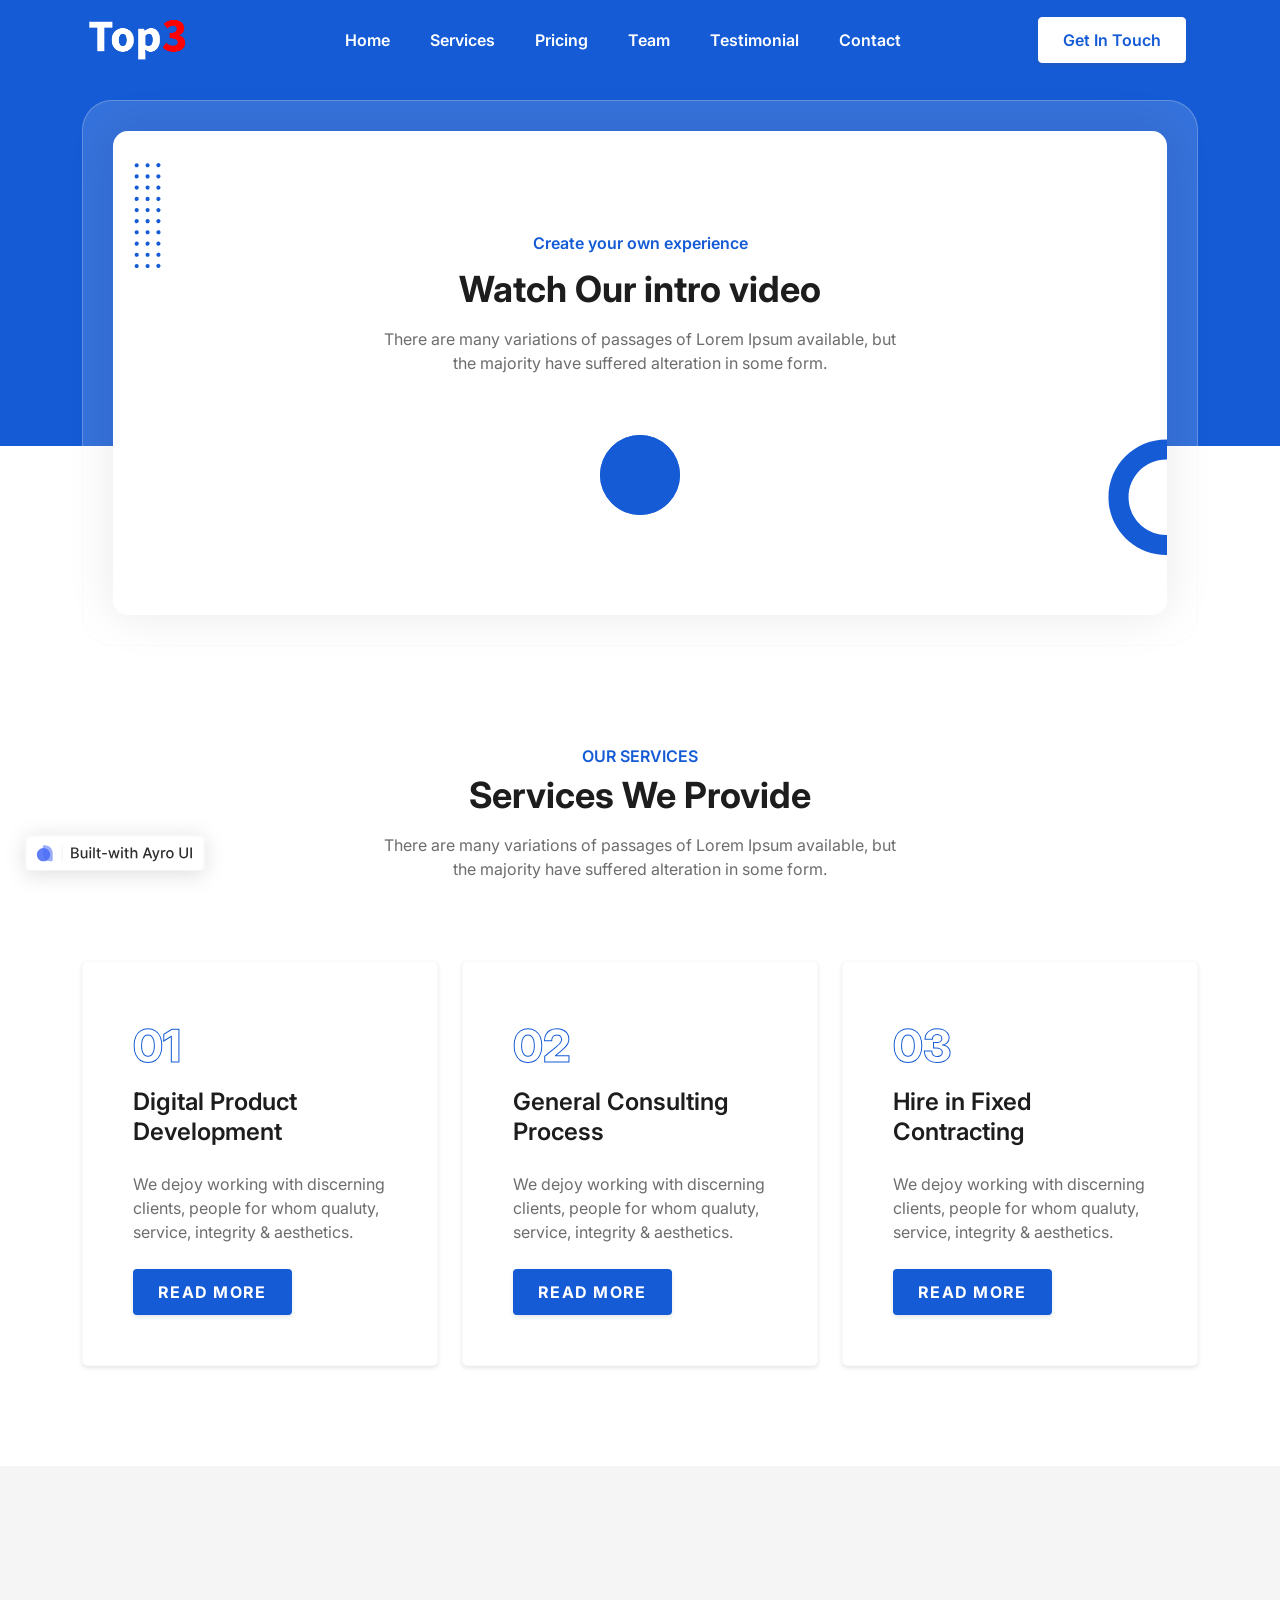
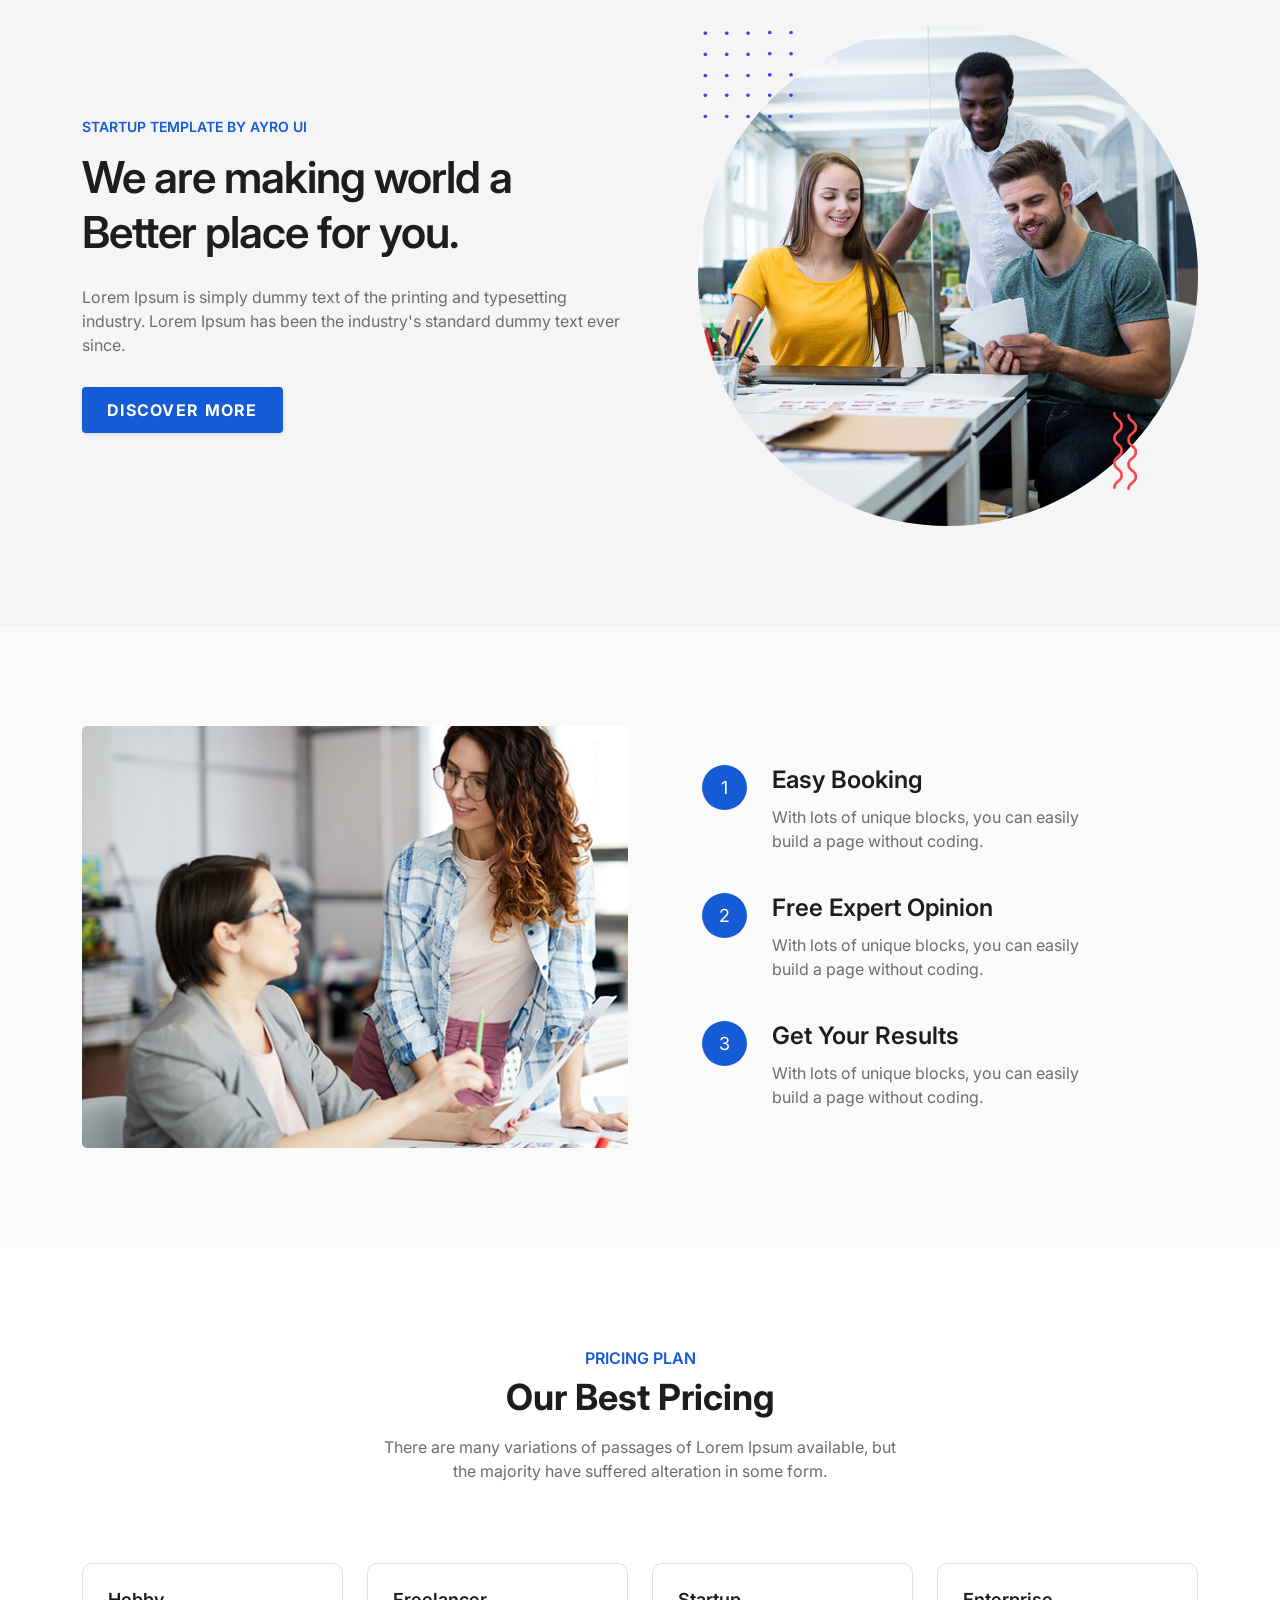
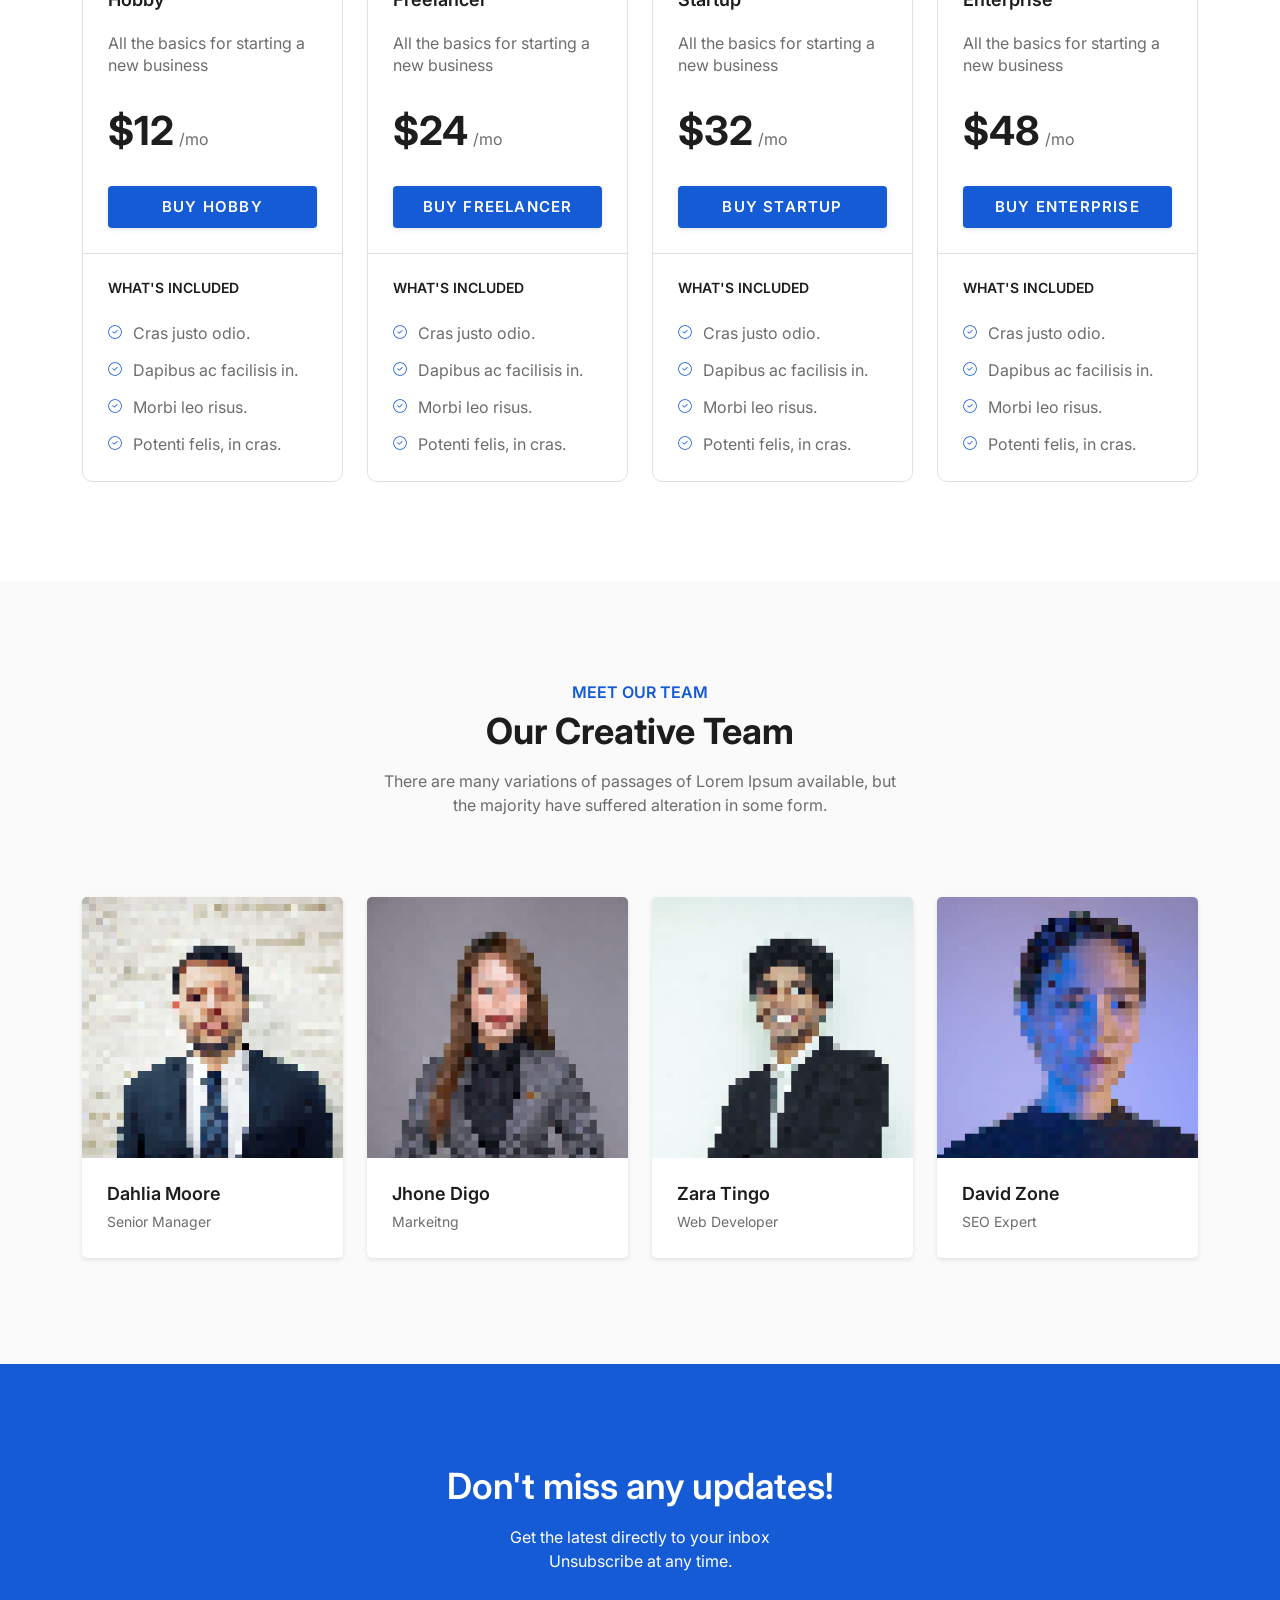
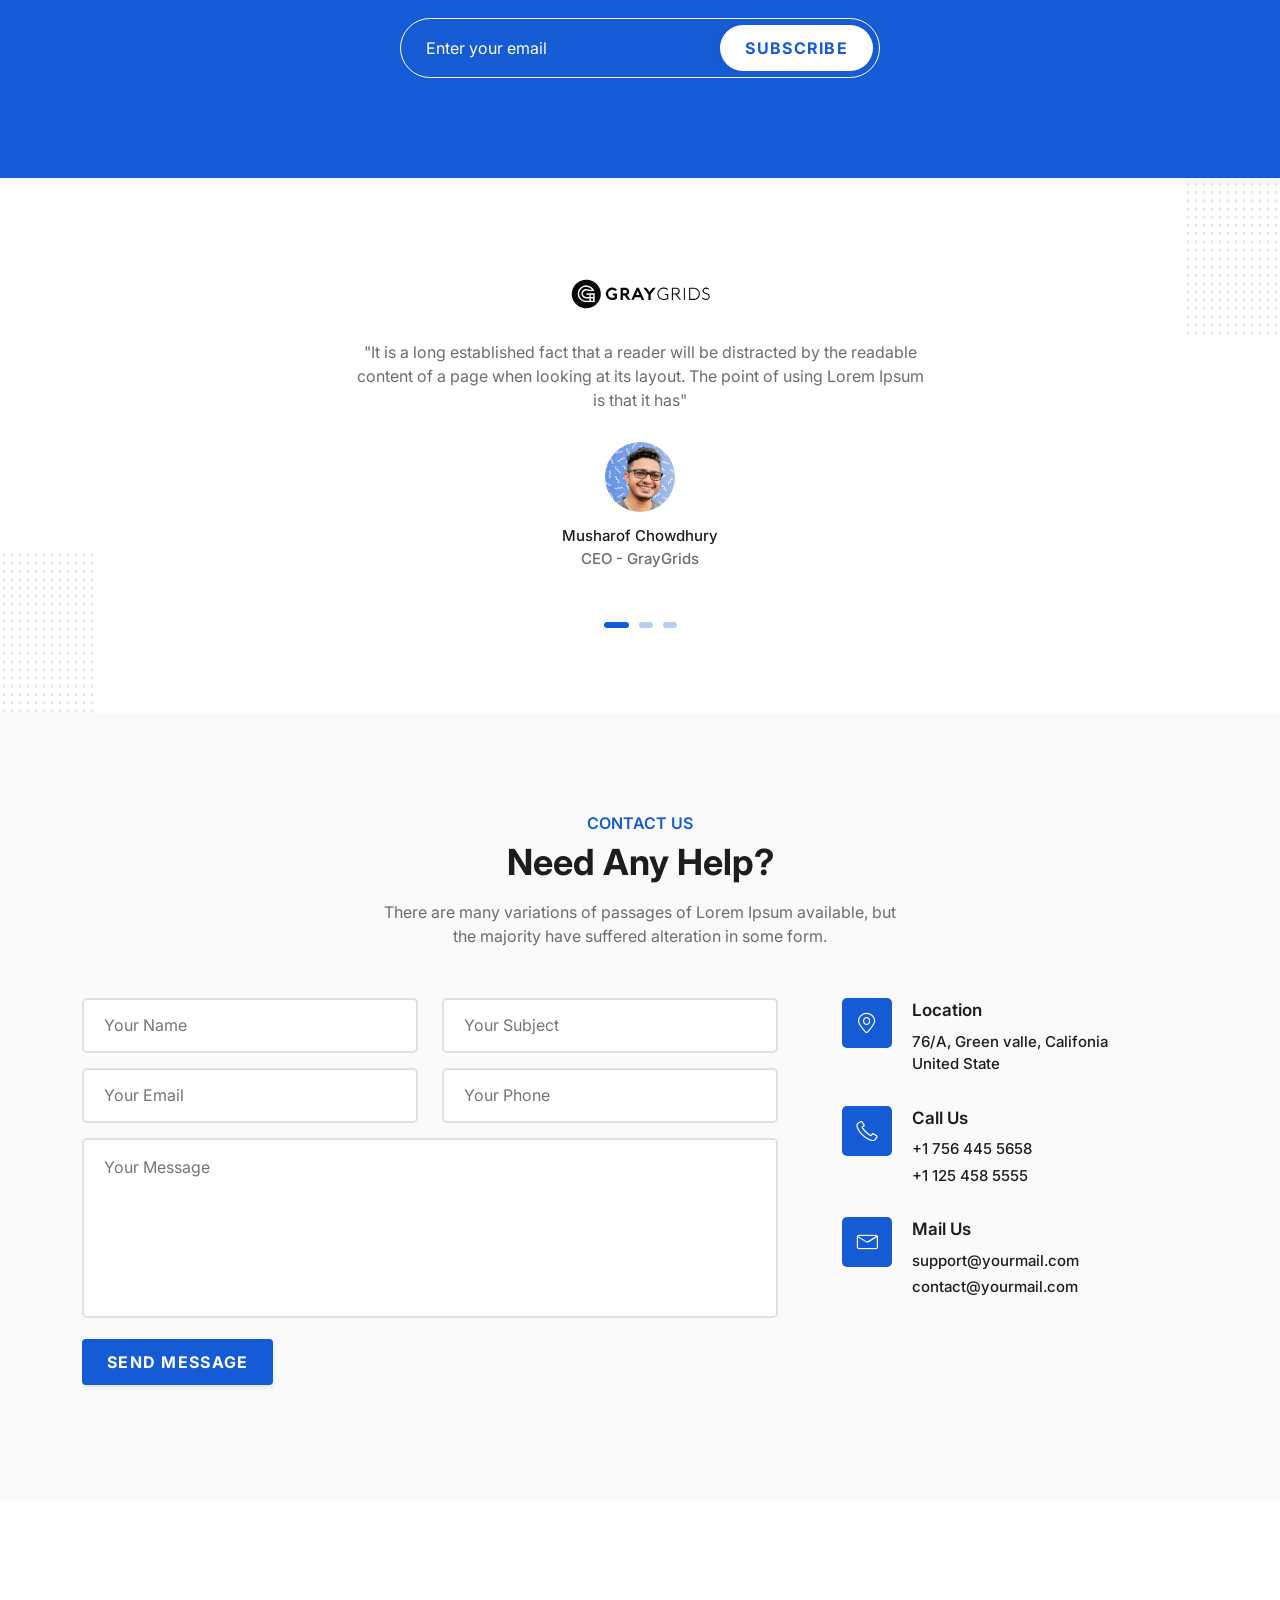
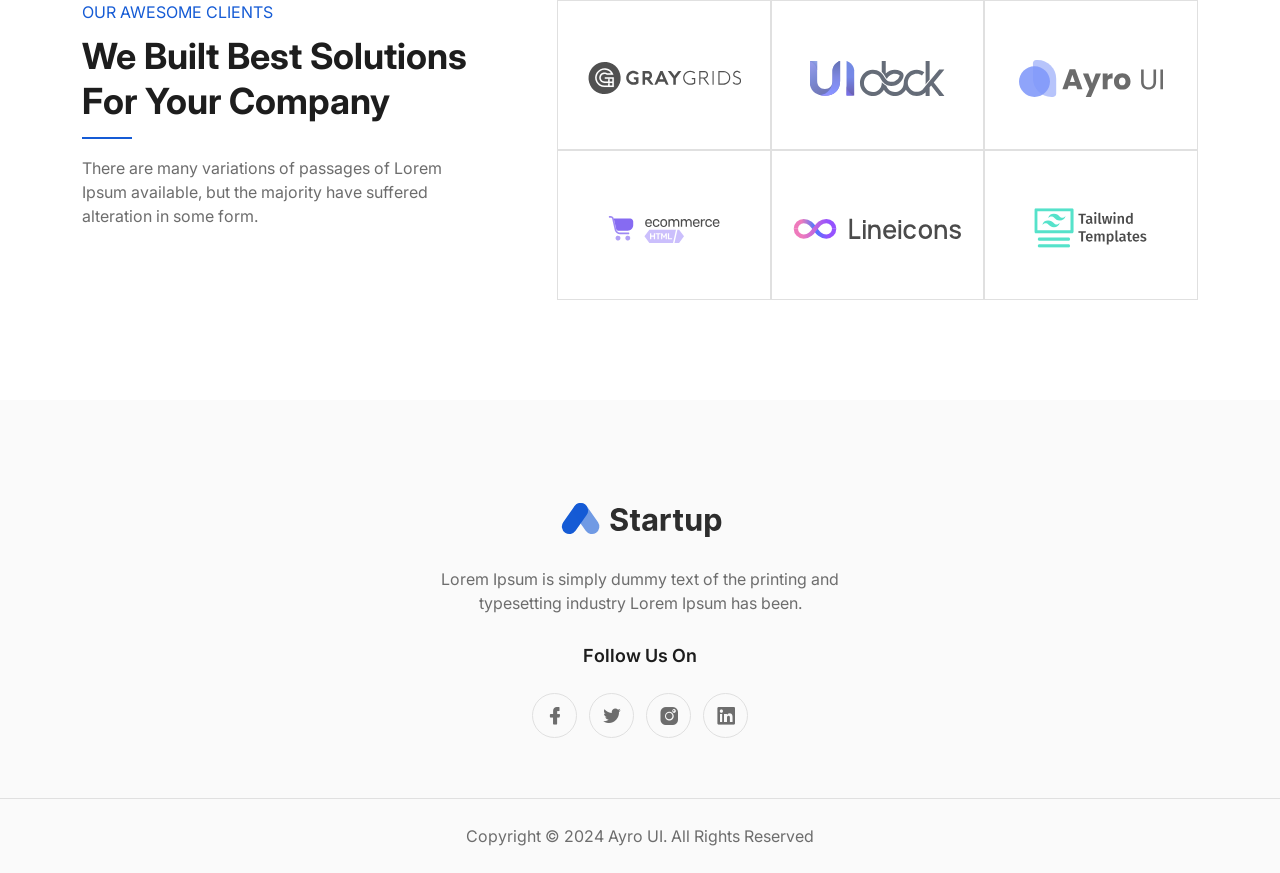
==== index.html @ 4a1c9ff0 "inital project" ====
<!DOCTYPE html>
<html lang="en">

<head>
  <!--====== Required meta tags ======-->
  <meta charset="utf-8">
  <meta http-equiv="x-ua-compatible" content="ie=edge">
  <meta name="description" content="">
  <meta name="viewport" content="width=device-width, initial-scale=1, shrink-to-fit=no">

  <link rel="shortcut icon" type="image/x-icon" href="images/favicon_1.svg">

  <!--====== Title ======-->
  <title>Top3</title>

  <!--====== Favicon Icon ======-->
  <link rel="shortcut icon" href="images/favicon.svg" type="image/svg">

  <!--====== Bootstrap css ======-->
  <link rel="stylesheet" href="css/bootstrap.min.css">

  <!--====== Line Icons css ======-->
  <link rel="stylesheet" href="css/lineicons.css">

  <!--====== Tiny Slider css ======-->
  <link rel="stylesheet" href="css/tiny-slider.css">

  <!--====== Glightbox css ======-->
  <link rel="stylesheet" href="css/glightbox.min.css">

  <link rel="stylesheet" href="css/style.css">
</head>

<body>

  <!--====== NAVBAR ONE PART START ======-->

  <section class="navbar-area navbar-one">
    <div class="container">
      <div class="row">
        <div class="col-lg-12">
          <nav class="navbar navbar-expand-lg">
            <a class="navbar-brand" href="index.html">
              <img src="images/white_logo.png" alt="Logo" style="height:50px">
            </a>

            <button class="navbar-toggler" type="button" data-bs-toggle="collapse" data-bs-target="#navbarOne"
              aria-controls="navbarOne" aria-expanded="false" aria-label="Toggle navigation">
              <span class="toggler-icon"></span>
              <span class="toggler-icon"></span>
              <span class="toggler-icon"></span>
            </button>

            <div class="collapse navbar-collapse sub-menu-bar" id="navbarOne">
              <ul class="navbar-nav m-auto">
                <li class="nav-item">
                  <a class="active page-scroll" href="#hero-area">Home</a>
                </li>
                <li class="nav-item">
                  <a class="page-scroll" href="#services">Services</a>
                </li>
                <li class="nav-item">
                  <a class="page-scroll" href="#pricing">Pricing</a>
                </li>
                <li class="nav-item">
                  <a class="page-scroll" href="#team">Team</a>
                </li>
                <li class="nav-item">
                  <a class="page-scroll" href="#testimonial">Testimonial</a>
                </li>
                <li class="nav-item">
                  <a class="page-scroll" href="#contact">Contact</a>
                </li>
              </ul>
            </div>

            <div class="navbar-btn d-none d-sm-inline-block">
              <ul>
                <li><a class="btn primary-btn" href="javascript:void(0)">Get in Touch</a></li>
              </ul>
            </div>
          </nav>
          <!-- navbar -->
        </div>
      </div>
      <!-- row -->
    </div>
    <!-- container -->
  </section>

  <!--====== NAVBAR ONE PART ENDS ======-->


  <!--====== VIDEO TWO PART START ======-->
  <section class="video-area video-two">
    <div class="container">
      <div class="row">
        <div class="col-12">
          <div class="inner-content-head">
            <div class="inner-content">
              <span class="shape2">
                <svg viewBox="0 0 22 80" fill="none" xmlns="http://www.w3.org/2000/svg">
                  <path
                    d="M18.7 4.60019C17.8 4.60019 17.2 3.90019 17.1 3.10019C17 2.30019 17.8 1.60019 18.6 1.50019C19.4 1.40019 20.1 2.20019 20.2 3.00019C20.2 3.90019 19.5 4.60019 18.7 4.60019ZM18.7 12.8002C17.8 12.8002 17.2 12.1002 17.1 11.3002C17 10.5002 17.8 9.80019 18.6 9.70019C19.4 9.60019 20.1 10.4002 20.2 11.2002C20.2 12.1002 19.5 12.8002 18.7 12.8002ZM18.7 21.1002C17.8 21.1002 17.2 20.4002 17.1 19.6002C17 18.8002 17.8 18.1002 18.6 18.0002C19.4 17.9002 20.1 18.7002 20.2 19.5002C20.2 20.4002 19.5 21.0002 18.7 21.1002ZM18.7 29.3002C17.8 29.3002 17.2 28.6002 17.1 27.8002C17 27.0002 17.8 26.3002 18.6 26.2002C19.4 26.1002 20.1 26.9002 20.2 27.7002C20.2 28.6002 19.5 29.3002 18.7 29.3002ZM18.7 37.5002C17.8 37.5002 17.2 36.8002 17.1 36.0002C17 35.2002 17.8 34.5002 18.6 34.4002C19.4 34.3002 20.1 35.1002 20.2 35.9002C20.2 36.8002 19.5 37.5002 18.7 37.5002ZM10.7 4.60019C9.79995 4.60019 9.19995 3.90019 9.19995 3.10019C9.19995 2.30019 9.89995 1.60019 10.7 1.60019C11.6 1.60019 12.2 2.30019 12.2 3.10019C12.2 3.90019 11.6 4.60019 10.7 4.60019ZM10.7 12.8002C9.79995 12.8002 9.19995 12.1002 9.19995 11.3002C9.19995 10.5002 9.89995 9.80019 10.7 9.80019C11.6 9.80019 12.2 10.5002 12.2 11.3002C12.2 12.1002 11.6 12.8002 10.7 12.8002ZM10.7 21.0002C9.79995 21.0002 9.19995 20.3002 9.19995 19.5002C9.19995 18.7002 9.79995 18.0002 10.7 18.0002C11.6 18.0002 12.2 18.7002 12.2 19.5002C12.2 20.4002 11.6 21.0002 10.7 21.0002C10.7 21.1002 10.7 21.1002 10.7 21.0002ZM10.7 29.3002C9.79995 29.3002 9.19995 28.6002 9.19995 27.8002C9.19995 27.0002 9.89995 26.3002 10.7 26.3002C11.6 26.3002 12.2 27.0002 12.2 27.8002C12.2 28.6002 11.6 29.3002 10.7 29.3002ZM10.7 37.5002C9.79995 37.5002 9.19995 36.8002 9.19995 36.0002C9.19995 35.2002 9.89995 34.5002 10.7 34.5002C11.6 34.5002 12.2 35.2002 12.2 36.0002C12.2 36.8002 11.6 37.5002 10.7 37.5002ZM2.69995 4.60019C1.79995 4.60019 1.19995 3.90019 1.19995 3.10019C1.19995 2.30019 1.89995 1.60019 2.69995 1.60019C3.59995 1.60019 4.19995 2.30019 4.19995 3.10019C4.29995 3.90019 3.59995 4.60019 2.69995 4.60019ZM2.69995 12.8002C1.79995 12.8002 1.19995 12.1002 1.19995 11.3002C1.19995 10.5002 1.89995 9.80019 2.69995 9.80019C3.59995 9.80019 4.19995 10.5002 4.19995 11.3002C4.29995 12.1002 3.59995 12.8002 2.69995 12.8002ZM2.69995 21.0002C1.79995 21.0002 1.19995 20.3002 1.19995 19.5002C1.19995 18.7002 1.89995 18.0002 2.69995 18.0002C3.59995 18.0002 4.19995 18.7002 4.19995 19.5002C4.29995 20.4002 3.59995 21.0002 2.69995 21.0002C2.69995 21.1002 2.69995 21.1002 2.69995 21.0002ZM2.69995 29.3002C1.79995 29.3002 1.19995 28.6002 1.19995 27.8002C1.19995 27.0002 1.89995 26.3002 2.69995 26.3002C3.59995 26.3002 4.19995 27.0002 4.19995 27.8002C4.29995 28.6002 3.59995 29.3002 2.69995 29.3002ZM2.69995 37.5002C1.79995 37.5002 1.19995 36.8002 1.19995 36.0002C1.19995 35.2002 1.89995 34.5002 2.69995 34.5002C3.59995 34.5002 4.19995 35.2002 4.19995 36.0002C4.29995 36.8002 3.59995 37.5002 2.69995 37.5002ZM18.7 45.6002C17.8 45.6002 17.2 44.9002 17.1 44.1002C17 43.3002 17.8 42.6002 18.6 42.5002C19.4 42.4002 20.1 43.2002 20.2 44.0002C20.2 44.9002 19.5 45.6002 18.7 45.6002ZM18.7 53.8002C17.8 53.8002 17.2 53.1002 17.1 52.3002C17 51.5002 17.8 50.8002 18.6 50.7002C19.4 50.6002 20.1 51.4002 20.2 52.2002C20.2 53.2002 19.5 53.8002 18.7 53.8002C18.7 53.9002 18.7 53.9002 18.7 53.8002ZM18.7 62.1002C17.8 62.1002 17.2 61.4002 17.1 60.6002C17 59.8002 17.8 59.1002 18.6 59.0002C19.4 58.9002 20.1 59.7002 20.2 60.5002C20.2 61.4002 19.5 62.1002 18.7 62.1002ZM18.7 70.3002C17.8 70.3002 17.2 69.6002 17.1 68.8002C17 68.0002 17.8 67.3002 18.6 67.2002C19.4 67.1002 20.1 67.9002 20.2 68.7002C20.2 69.6002 19.5 70.3002 18.7 70.3002ZM18.7 78.5002C17.8 78.5002 17.2 77.8002 17.1 77.0002C17 76.2002 17.8 75.5002 18.6 75.4002C19.4 75.3002 20.1 76.1002 20.2 76.9002C20.2 77.8002 19.5 78.5002 18.7 78.5002ZM10.7 45.6002C9.79995 45.6002 9.19995 44.9002 9.19995 44.1002C9.19995 43.3002 9.89995 42.6002 10.7 42.6002C11.6 42.6002 12.2 43.3002 12.2 44.1002C12.2 44.9002 11.6 45.6002 10.7 45.6002ZM10.7 53.8002C9.79995 53.8002 9.19995 53.1002 9.19995 52.3002C9.19995 51.5002 9.89995 50.8002 10.7 50.8002C11.6 50.8002 12.2 51.5002 12.2 52.3002C12.2 53.2002 11.6 53.8002 10.7 53.8002C10.7 53.9002 10.7 53.9002 10.7 53.8002ZM10.7 62.1002C9.79995 62.1002 9.19995 61.4002 9.19995 60.6002C9.19995 59.8002 9.79995 59.0002 10.7 59.0002C11.6 59.0002 12.2 59.7002 12.2 60.5002C12.2 61.4002 11.6 62.1002 10.7 62.1002ZM10.7 70.3002C9.79995 70.3002 9.19995 69.6002 9.19995 68.8002C9.19995 68.0002 9.89995 67.3002 10.7 67.3002C11.6 67.3002 12.2 68.0002 12.2 68.8002C12.2 69.6002 11.6 70.3002 10.7 70.3002ZM10.7 78.5002C9.79995 78.5002 9.19995 77.8002 9.19995 77.0002C9.19995 76.2002 9.89995 75.5002 10.7 75.5002C11.6 75.5002 12.2 76.2002 12.2 77.0002C12.2 77.8002 11.6 78.5002 10.7 78.5002ZM2.69995 45.6002C1.79995 45.6002 1.19995 44.9002 1.19995 44.1002C1.19995 43.3002 1.89995 42.6002 2.69995 42.6002C3.59995 42.6002 4.19995 43.3002 4.19995 44.1002C4.29995 44.9002 3.59995 45.6002 2.69995 45.6002ZM2.69995 53.8002C1.79995 53.8002 1.19995 53.1002 1.19995 52.3002C1.19995 51.5002 1.89995 50.8002 2.69995 50.8002C3.59995 50.8002 4.19995 51.5002 4.19995 52.3002C4.29995 53.2002 3.59995 53.8002 2.69995 53.8002C2.69995 53.9002 2.69995 53.9002 2.69995 53.8002ZM2.69995 62.1002C1.79995 62.1002 1.19995 61.4002 1.19995 60.6002C1.19995 59.8002 1.89995 59.0002 2.69995 59.0002C3.59995 59.0002 4.19995 59.7002 4.19995 60.5002C4.29995 61.4002 3.59995 62.1002 2.69995 62.1002ZM2.69995 70.3002C1.79995 70.3002 1.19995 69.6002 1.19995 68.8002C1.19995 68.0002 1.89995 67.3002 2.69995 67.3002C3.59995 67.3002 4.19995 68.0002 4.19995 68.8002C4.29995 69.6002 3.59995 70.3002 2.69995 70.3002ZM2.69995 78.5002C1.79995 78.5002 1.19995 77.8002 1.19995 77.0002C1.19995 76.2002 1.89995 75.5002 2.69995 75.5002C3.59995 75.5002 4.19995 76.2002 4.19995 77.0002C4.29995 77.8002 3.59995 78.5002 2.69995 78.5002Z"
                    fill="#155BD5"></path>
                </svg>
              </span>
              <span class="shape1">
                <svg viewBox="0 0 49 50" fill="none" xmlns="http://www.w3.org/2000/svg">
                  <path
                    d="M24.2001 1C11.1001 1 0.600098 11.6 0.600098 24.6C0.600098 37.6 11.2001 48.2 24.2001 48.2C37.2001 48.2 47.8001 37.6 47.8001 24.6C47.8001 11.6 37.2001 1 24.2001 1ZM24.2001 40C15.7001 40 8.8001 33.1 8.8001 24.6C8.8001 16.1 15.7001 9.2 24.2001 9.2C32.7001 9.2 39.6001 16.1 39.6001 24.6C39.6001 33.1 32.7001 40 24.2001 40Z"
                    fill="#155BD5"></path>
                </svg>
              </span>
              <div class="section-title">
                <span class="wow zoomIn" data-wow-delay=".2s">Create your own experience</span>
                <h2 class="wow fadeInUp" data-wow-delay=".4s">Watch Our intro video</h2>
                <p class="wow fadeInUp" data-wow-delay=".6s">There are many variations of passages of
                  Lorem
                  Ipsum available, but the majority have suffered alteration in some form.</p>
              </div>
              <div class="intro-video-play">
                <div class="play-thumb wow zoomIn" data-wow-delay=".2s">
                  <a href=""
                    class="glightbox video"><i clas s="lni lni-play"></i></a>
                </div>
              </div>
            </div>
          </div>
        </div>
      </div>
    </div>
  </section>

  <!--====== VIDEO TWO PART ENDS ======-->


  <!-- Start Services Area -->
  <section id="services" class="services-area services-seven">
    <!--======  Start Section Title Three ======-->
    <div class="section-title-three">
      <div class="container">
        <div class="row">
          <div class="col-12">
            <div class="content">
              <h5>Our Services</h5>
              <h2 class="fw-bold">Services We Provide</h2>
              <p>
                There are many variations of passages of Lorem Ipsum available,
                but the majority have suffered alteration in some form.
              </p>
            </div>
          </div>
        </div>
      </div>
      <!-- container -->
    </div>
    <!--====== End Section Title Three ======-->
    <div class="container">
      <div class="single-head">
        <div class="row">
          <div class="col-lg-4 col-md-6 col-12">
            <div class="single-service">
              <span class="serial">01</span>
              <h4>Digital Product Development</h4>
              <p>
                We dejoy working with discerning clients, people for whom
                qualuty, service, integrity & aesthetics.
              </p>
              <div class="light-rounded-buttons">
                <a href="javascript:void(0)" class="btn primary-btn"> Read More </a>
              </div>
            </div>
          </div>
          <div class="col-lg-4 col-md-6 col-12">
            <div class="single-service">
              <span class="serial">02</span>
              <h4>General Consulting Process</h4>
              <p>
                We dejoy working with discerning clients, people for whom
                qualuty, service, integrity & aesthetics.
              </p>
              <div class="light-rounded-buttons">
                <a href="javascript:void(0)" class="btn primary-btn"> Read More </a>
              </div>
            </div>
          </div>
          <div class="col-lg-4 col-md-6 col-12">
            <div class="single-service">
              <span class="serial">03</span>
              <h4>Hire in Fixed Contracting</h4>
              <p>
                We dejoy working with discerning clients, people for whom
                qualuty, service, integrity & aesthetics.
              </p>
              <div class="light-rounded-buttons">
                <a href="javascript:void(0)" class="btn primary-btn"> Read More </a>
              </div>
            </div>
          </div>
        </div>
      </div>
    </div>
  </section>
  <!-- End Services Area -->

  <!-- Start header Area -->
  <section id="hero-area" class="header-area header-ten">
    <div class="verticle-lines">
      <div class="vlines one"></div>
      <div class="vlines two"></div>
      <div class="vlines three"></div>
      <div class="vlines four"></div>
    </div>
    <!-- Single Slider -->
    <div class="header-inner">
      <div class="container">
        <div class="row align-items-center">
          <div class="col-lg-6 co-12">
            <div class="home-slider">
              <div class="header-text">
                <h6>STARTUP TEMPLATE BY AYRO UI</h6>
                <h1>
                  We are making world a<br>
                  Better place for you.
                </h1>
                <p>
                  Lorem Ipsum is simply dummy text of the printing and
                  typesetting industry. Lorem Ipsum has been the industry's
                  standard dummy text ever since.
                </p>
                <div class="light-rounded-buttons">
                  <a href="javascript:void(0)" class="btn primary-btn"> Discover More </a>
                </div>
              </div>
            </div>
          </div>
          <div class="col-lg-6 col-12">
            <div class="header-image">
              <img class="shape3" src="images/shape3.png" alt="#">
            </div>
          </div>
        </div>
      </div>
    </div>
    <!--/ End Single Slider -->
  </section>
  <!--/ End header Area -->



  <!--====== ABOUT THREE PART START ======-->

  <section class="about-area about-three">
    <div class="container">
      <div class="row">
        <div class="col-lg-6">
          <div class="about-feature-three">
            <div class="about-feature-image">
              <img src="images/about-image.jpg" alt="About Image">
            </div>
          </div>
          <!-- about feature three -->
        </div>
        <div class="col-lg-6">
          <!-- about feature items three -->
          <div class="about-feature-items-three">
            <ul>
              <li>
                <span class="number">1</span>
                <div class="content">
                  <h4 class="list-title">Easy Booking</h4>
                  <p>With lots of unique blocks, you can easily build a page without coding.</p>
                </div>
              </li>
              <li>
                <span class="number">2</span>
                <div class="content">
                  <h4 class="list-title">Free Expert Opinion</h4>
                  <p>With lots of unique blocks, you can easily build a page without coding.</p>
                </div>
              </li>
              <li>
                <span class="number">3</span>
                <div class="content">
                  <h4 class="list-title">Get Your Results</h4>
                  <p>With lots of unique blocks, you can easily build a page without coding.</p>
                </div>
              </li>
            </ul>
          </div>
          <!-- End about feature items -->
        </div>
      </div>
      <!-- row -->
    </div>
    <!-- container -->
  </section>

  <!--====== ABOUT THREE PART ENDS ======-->


  <!-- Start Pricing Area -->
  <section id="pricing" class="pricing-area pricing-fifteen">
    <!--======  Start Section Title Three ======-->
    <div class="section-title-three">
      <div class="container">
        <div class="row">
          <div class="col-12">
            <div class="content">
              <h5>Pricing Plan</h5>
              <h2 class="fw-bold">Our Best Pricing</h2>
              <p>
                There are many variations of passages of Lorem Ipsum available,
                but the majority have suffered alteration in some form.
              </p>
            </div>
          </div>
        </div>
      </div>
      <!-- container -->
    </div>
    <!--====== End Section Title Three ======-->
    <div class="container">
      <div class="row">
        <div class="col-lg-3 col-md-6 col-12">
          <div class="pricing-style-fifteen">
            <div class="table-head">
              <h4 class="title">Hobby</h4>
              <p>All the basics for starting a new business</p>
              <div class="price">
                <h2 class="amount">
                  $12<span class="duration">/mo </span>
                </h2>
              </div>
              <div class="light-rounded-buttons">
                <a href="javascript:void(0)" class="btn primary-btn btn-sm">
                  Buy Hobby
                </a>
              </div>
            </div>

            <div class="table-content">
              <h4 class="middle-title">What's Included</h4>

              <ul class="table-list">
                <li>
                  <i class="lni lni-checkmark-circle"></i> Cras justo odio.
                </li>
                <li>
                  <i class="lni lni-checkmark-circle"></i> Dapibus ac
                  facilisis in.
                </li>
                <li>
                  <i class="lni lni-checkmark-circle"></i> Morbi leo risus.
                </li>
                <li>
                  <i class="lni lni-checkmark-circle"></i> Potenti felis, in
                  cras.
                </li>
              </ul>
            </div>
          </div>
        </div>
        <div class="col-lg-3 col-md-6 col-12">
          <div class="pricing-style-fifteen">
            <div class="table-head">
              <h4 class="title">Freelancer</h4>
              <p>All the basics for starting a new business</p>
              <div class="price">
                <h2 class="amount">
                  $24<span class="duration">/mo </span>
                </h2>
              </div>
              <div class="light-rounded-buttons">
                <a href="javascript:void(0)" class="btn primary-btn btn-sm">
                  Buy Freelancer
                </a>
              </div>
            </div>

            <div class="table-content">
              <h4 class="middle-title">What's Included</h4>

              <ul class="table-list">
                <li>
                  <i class="lni lni-checkmark-circle"></i> Cras justo odio.
                </li>
                <li>
                  <i class="lni lni-checkmark-circle"></i> Dapibus ac
                  facilisis in.
                </li>
                <li>
                  <i class="lni lni-checkmark-circle"></i> Morbi leo risus.
                </li>
                <li>
                  <i class="lni lni-checkmark-circle"></i> Potenti felis, in
                  cras.
                </li>
              </ul>
            </div>
          </div>
        </div>
        <div class="col-lg-3 col-md-6 col-12">
          <div class="pricing-style-fifteen">
            <div class="table-head">
              <h4 class="title">Startup</h4>
              <p>All the basics for starting a new business</p>
              <div class="price">
                <h2 class="amount">
                  $32<span class="duration">/mo </span>
                </h2>
              </div>
              <div class="light-rounded-buttons">
                <a href="javascript:void(0)" class="btn primary-btn btn-sm">
                  Buy Startup
                </a>
              </div>
            </div>

            <div class="table-content">
              <h4 class="middle-title">What's Included</h4>

              <ul class="table-list">
                <li>
                  <i class="lni lni-checkmark-circle"></i> Cras justo odio.
                </li>
                <li>
                  <i class="lni lni-checkmark-circle"></i> Dapibus ac
                  facilisis in.
                </li>
                <li>
                  <i class="lni lni-checkmark-circle"></i> Morbi leo risus.
                </li>
                <li>
                  <i class="lni lni-checkmark-circle"></i> Potenti felis, in
                  cras.
                </li>
              </ul>
            </div>
          </div>
        </div>
        <div class="col-lg-3 col-md-6 col-12">
          <div class="pricing-style-fifteen">
            <div class="table-head">
              <h4 class="title">Enterprise</h4>
              <p>All the basics for starting a new business</p>
              <div class="price">
                <h2 class="amount">$48<span class="duration">/mo</span></h2>
              </div>
              <div class="light-rounded-buttons">
                <a href="javascript:void(0)" class="btn primary-btn btn-sm">
                  Buy Enterprise
                </a>
              </div>
            </div>

            <div class="table-content">
              <h4 class="middle-title">What's Included</h4>

              <ul class="table-list">
                <li>
                  <i class="lni lni-checkmark-circle"></i> Cras justo odio.
                </li>
                <li>
                  <i class="lni lni-checkmark-circle"></i> Dapibus ac
                  facilisis in.
                </li>
                <li>
                  <i class="lni lni-checkmark-circle"></i> Morbi leo risus.
                </li>
                <li>
                  <i class="lni lni-checkmark-circle"></i> Potenti felis, in
                  cras.
                </li>
              </ul>
            </div>
          </div>
        </div>
      </div>
    </div>
  </section>
  <!--/ End Pricing Area -->

  <!-- Start Team -->
  <section id="team" class="team-style-eight">
    <!--======  Start Section Title Three ======-->
    <div class="section-title-three">
      <div class="container">
        <div class="row">
          <div class="col-12">
            <div class="content">
              <h5>Meet Our Team</h5>
              <h2 class="fw-bold">Our Creative Team</h2>
              <p>
                There are many variations of passages of Lorem Ipsum available,
                but the majority have suffered alteration in some form.
              </p>
            </div>
          </div>
        </div>
      </div>
      <!-- container -->
    </div>
    <!--====== End Section Title Three ======-->
    <div class="container">
      <div class="row">
        <!-- Single Team -->
        <div class="col-lg-3 col-md-6 col-12">
          <div class="single-team">
            <!-- Image -->
            <div class="image">
              <img src="images/team-1.jpg" alt="Image">
              <!-- Social -->
              <ul class="social">
                <li>
                  <a href="javascript:void(0)"> <i class="lni lni-facebook-filled"></i> </a>
                </li>
                <li>
                  <a href="javascript:void(0)"> <i class="lni lni-twitter-original"></i> </a>
                </li>
                <li>
                  <a href="javascript:void(0)"> <i class="lni lni-linkedin-original"></i> </a>
                </li>
                <li>
                  <a href="javascript:void(0)"> <i class="lni lni-behance-original"></i> </a>
                </li>
              </ul>
              <!-- End Social -->
            </div>
            <!-- End Image -->
            <div class="info-head">
              <!-- Info Box -->
              <div class="info-box">
                <h4 class="name">Dahlia Moore</h4>
                <span class="designation">Senior Manager</span>
              </div>
              <!-- End Info Box -->
            </div>
          </div>
        </div>
        <!-- End Single Team -->
        <div class="col-lg-3 col-md-6 col-12">
          <div class="single-team">
            <!-- Image -->
            <div class="image">
              <img src="images/team-2.jpg" alt="Image">
              <!-- Social -->
              <ul class="social">
                <li>
                  <a href="javascript:void(0)"> <i class="lni lni-facebook-filled"></i> </a>
                </li>
                <li>
                  <a href="javascript:void(0)"> <i class="lni lni-twitter-original"></i> </a>
                </li>
                <li>
                  <a href="javascript:void(0)"> <i class="lni lni-linkedin-original"></i> </a>
                </li>
                <li>
                  <a href="javascript:void(0)"> <i class="lni lni-behance-original"></i> </a>
                </li>
              </ul>
              <!-- End Social -->
            </div>
            <!-- End Image -->
            <div class="info-head">
              <!-- Info Box -->
              <div class="info-box">
                <h4 class="name">Jhone digo</h4>
                <span class="designation">Markeitng</span>
              </div>
              <!-- End Info Box -->
            </div>
          </div>
        </div>
        <!-- End Single Team -->
        <div class="col-lg-3 col-md-6 col-12">
          <div class="single-team">
            <!-- Image -->
            <div class="image">
              <img src="images/team-3.jpg" alt="Image">
              <!-- Social -->
              <ul class="social">
                <li>
                  <a href="javascript:void(0)"> <i class="lni lni-facebook-filled"></i> </a>
                </li>
                <li>
                  <a href="javascript:void(0)"> <i class="lni lni-twitter-original"></i> </a>
                </li>
                <li>
                  <a href="javascript:void(0)"> <i class="lni lni-linkedin-original"></i> </a>
                </li>
                <li>
                  <a href="javascript:void(0)"> <i class="lni lni-behance-original"></i> </a>
                </li>
              </ul>
              <!-- End Social -->
            </div>
            <!-- End Image -->
            <div class="info-head">
              <!-- Info Box -->
              <div class="info-box">
                <h4 class="name">Zara tingo</h4>
                <span class="designation">Web Developer</span>
              </div>
              <!-- End Info Box -->
            </div>
          </div>
        </div>
        <!-- End Single Team -->
        <div class="col-lg-3 col-md-6 col-12">
          <div class="single-team">
            <!-- Image -->
            <div class="image">
              <img src="images/team-4.jpg" alt="Image">
              <!-- Social -->
              <ul class="social">
                <li>
                  <a href="javascript:void(0)"> <i class="lni lni-facebook-filled"></i> </a>
                </li>
                <li>
                  <a href="javascript:void(0)"> <i class="lni lni-twitter-original"></i> </a>
                </li>
                <li>
                  <a href="javascript:void(0)"> <i class="lni lni-linkedin-original"></i> </a>
                </li>
                <li>
                  <a href="javascript:void(0)"> <i class="lni lni-behance-original"></i> </a>
                </li>
              </ul>
              <!-- End Social -->
            </div>
            <!-- End Image -->
            <div class="info-head">
              <!-- Info Box -->
              <div class="info-box">
                <h4 class="name">David Zone</h4>
                <span class="designation">SEO Expert</span>
              </div>
              <!-- End Info Box -->
            </div>
          </div>
        </div>
        <!-- End Single Team -->
      </div>
    </div>
  </section>
  <!--/ End Team Area -->

  <!--====== CALL TO ACTION FOUR PART START ======-->

  <section class="call-action-area call-action-four">
    <div class="container">
      <div class="row justify-content-center">
        <div class="col-lg-8">
          <div class="call-action-content text-center">
            <h2 class="action-title">Don't miss any updates!</h2>
            <p class="text">
              Get the latest directly to your inbox <br>
              Unsubscribe at any time.
            </p>
            <div class="call-action-form">
              <form action="#">
                <input type="text" placeholder="Enter your email">
                <div class="action-btn rounded-buttons">
                  <button class="btn primary-btn rounded-full">
                    subscribe
                  </button>
                </div>
              </form>
            </div>
            <!-- call action form -->
          </div>
          <!-- call action content -->
        </div>
      </div>
      <!-- row -->
    </div>
    <!-- container -->
  </section>

  <!--====== CALL TO ACTION FOUR PART ENDS ======-->

  <!-- Start Testimonials Area -->
  <section id="testimonial" class="testimonial-6">
    <img class="testimonial-patern1" src="images/testi-patern.svg" alt="#">
    <img class="testimonial-patern2" src="images/testi-patern.svg" alt="#">
    <div class="container">
      <div class="row">
        <div class="col-lg-8 offset-lg-2 col-md-12 col-12">
          <div class="testimonial-slider">
            <!-- Start Single Testimonial -->
            <div class="single-testimonial">
              <div class="text">
                <div class="brand-icon">
                  <img src="images/brand1.svg" alt="Logo">
                </div>
                <p>
                  "It is a long established fact that a reader will be
                  distracted by the readable content of a page when looking at
                  its layout. The point of using Lorem Ipsum is that it has"
                </p>
              </div>
              <div class="author">
                <img src="images/testi1.jpg" alt="#">
                <h4 class="name">
                  Musharof Chowdhury
                  <span class="deg">CEO - GrayGrids</span>
                </h4>
              </div>
            </div>
            <!-- End Single Testimonial -->
            <!-- Start Single Testimonial -->
            <div class="single-testimonial">
              <div class="text">
                <div class="brand-icon">
                  <img src="images/brand2.svg" alt="Logo">
                </div>
                <p>
                  "It is a long established fact that a reader will be
                  distracted by the readable content of a page when looking at
                  its layout. The point of using Lorem Ipsum is that it has"
                </p>
              </div>
              <div class="author">
                <img src="images/testi2.jpg" alt="#">
                <h4 class="name">
                  Musharof Chowdhury
                  <span class="deg">CEO - Ayro UI</span>
                </h4>
              </div>
            </div>
            <!-- End Single Testimonial -->
            <!-- Start Single Testimonial -->
            <div class="single-testimonial">
              <div class="text">
                <div class="brand-icon">
                  <img src="images/brand3.svg" alt="Logo">
                </div>
                <p>
                  "It is a long established fact that a reader will be
                  distracted by the readable content of a page when looking at
                  its layout. The point of using Lorem Ipsum is that it has"
                </p>
              </div>
              <div class="author">
                <img src="images/testi1.jpg" alt="#">
                <h4 class="name">
                  Musharof Chowdhury
                  <span class="deg">CEO - LineIcons</span>
                </h4>
              </div>
            </div>
            <!-- End Single Testimonial -->
          </div>
        </div>
      </div>
    </div>
  </section>
  <!-- End Testimonial Area -->

  <!-- Start Contact Area -->
  <section id="contact" class="contact-us">
    <!--======  Start Section Title Three ======-->
    <div class="section-title-three">
      <div class="container">
        <div class="row">
          <div class="col-12">
            <div class="content">
              <h5>Contact Us</h5>
              <h2 class="fw-bold">Need Any Help?</h2>
              <p>
                There are many variations of passages of Lorem Ipsum available,
                but the majority have suffered alteration in some form.
              </p>
            </div>
          </div>
        </div>
      </div>
      <!-- container -->
    </div>
    <!--====== End Section Title Three ======-->
    <div class="container">
      <div class="contact-head">
        <div class="inner-content">
          <div class="row">
            <div class="col-lg-8 col-12">
              <div class="form-main">
                <form class="form" method="post" action="#">
                  <div class="row">
                    <div class="col-lg-6 col-md-6 col-12">
                      <div class="form-group">
                        <input name="name" type="text" placeholder="Your Name" required="required">
                      </div>
                    </div>
                    <div class="col-lg-6 col-md-6 col-12">
                      <div class="form-group">
                        <input name="subject" type="text" placeholder="Your Subject" required="required">
                      </div>
                    </div>
                    <div class="col-lg-6 col-md-6 col-12">
                      <div class="form-group">
                        <input name="email" type="email" placeholder="Your Email" required="required">
                      </div>
                    </div>
                    <div class="col-lg-6 col-md-6 col-12">
                      <div class="form-group">
                        <input name="phone" type="text" placeholder="Your Phone" required="required">
                      </div>
                    </div>
                    <div class="col-12">
                      <div class="form-group message">
                        <textarea name="message" placeholder="Your Message"></textarea>
                      </div>
                    </div>
                    <div class="col-12">
                      <div class="form-group light-rounded-buttons">
                        <button type="submit" class="btn primary-btn">
                          Send Message
                        </button>
                      </div>
                    </div>
                  </div>
                </form>
              </div>
            </div>
            <div class="col-lg-4 col-12">
              <div class="contact-info">
                <div class="single-head">
                  <div class="single-info">
                    <i class="lni lni-map-marker"></i>
                    <ul>
                      <li><span>Location</span></li>
                      <li>76/A, Green valle, Califonia <br>United State</li>
                    </ul>
                  </div>
                  <div class="single-info">
                    <i class="lni lni-phone"></i>
                    <ul>
                      <li><span>Call Us</span></li>
                      <li><a href="javascript:void(0)">+1 756 445 5658</a></li>
                      <li><a href="javascript:void(0)">+1 125 458 5555</a></li>
                    </ul>
                  </div>
                  <div class="single-info">
                    <i class="lni lni-envelope"></i>
                    <ul>
                      <li><span>Mail Us</span></li>
                      <li>
                        <a href="javascript:void(0)"> <span class="__cf_email__"
                            data-cfemail="aedddbdedec1dcdaeed7c1dbdcc3cfc7c280cdc1c3">[email�protected]</span> </a>
                      </li>
                      <li>
                        <a href="javascript:void(0)"> <span class="__cf_email__"
                            data-cfemail="b5d6dadbc1d4d6c1f5ccdac0c7d8d4dcd99bd6dad8">[email�protected]</span> </a>
                      </li>
                    </ul>
                  </div>
                </div>
              </div>
            </div>
          </div>
        </div>
      </div>
    </div>
  </section>
  <!--/ End Contact Area -->

  <!-- Start Brand Area -->
  <div class="brand-area">
    <div class="container">
      <div class="row">
        <div class="col-lg-5 col-12">
          <div class="section-title align-left">
            <span>Our Awesome Clients</span>
            <h2>We built Best solutions for your company</h2>
            <p>
              There are many variations of passages of Lorem Ipsum available,
              but the majority have suffered alteration in some form.
            </p>
          </div>
        </div>
        <div class="col-lg-7 col-12">
          <div class="brand-logo-wrapper">
            <ul class="brand-list liststyle d-flex flex-wrap justify-content-center">
              <li>
                <a href="javascript:void(0)">
                  <img src="images/graygrids.svg" alt="Brand Logo Images">
                </a>
              </li>
              <li>
                <a href="javascript:void(0)">
                  <img src="images/uideck.svg" alt="Brand Logo Images">
                </a>
              </li>
              <li>
                <a href="javascript:void(0)">
                  <img src="images/ayroui.svg" alt="Brand Logo Images">
                </a>
              </li>
              <li>
                <a href="javascript:void(0)">
                  <img src="images/ecomhtml.svg" alt="Brand Logo Images">
                </a>
              </li>
              <li>
                <a href="javascript:void(0)">
                  <img src="images/lineicons.svg" alt="Brand Logo Images">
                </a>
              </li>
              <li>
                <a href="javascript:void(0)">
                  <img src="images/tailwindtemplates.svg" alt="Brand Logo Images">
                </a>
              </li>
            </ul>
          </div>
        </div>
      </div>
    </div>
  </div>
  <!-- End Brand Area -->

  <!--====== FOOTER FIVE PART START ======-->

  <section class="footer-area footer-five">
    <div class="container">
      <div class="row justify-content-center">
        <div class="col-lg-5">
          <div class="footer-top-content">
            <div class="footer-logo text-center">
              <a href="index.html">
                <img src="images/logo.svg" alt="Logo">
              </a>
            </div>
            <!-- footer logo -->
            <p class="text-center">Lorem Ipsum is simply dummy text of the printing and typesetting industry Lorem Ipsum
              has been. </p>
            <h5 class="text-center social-title">Follow Us On</h5>
            <ul class="social text-center mt-60">
              <li>
                <a href="javascript:void(0)"> <i class="lni lni-facebook-filled"></i> </a>
              </li>
              <li>
                <a href="javascript:void(0)"> <i class="lni lni-twitter-original"></i> </a>
              </li>
              <li>
                <a href="javascript:void(0)"> <i class="lni lni-instagram-filled"></i> </a>
              </li>
              <li>
                <a href="javascript:void(0)"><i class="lni lni-linkedin-original"></i></a>
              </li>
            </ul>
            <!-- social -->
          </div>
        </div>
      </div>
      <!-- row -->
    </div>
    <!-- container -->
    <div class="footer-copyright">
      <div class="container">
        <div class="row">
          <div class="col-12">
            <div class="copyright text-center">
              <p class="text">Copyright © 2024 Ayro UI. All Rights Reserved</p>
            </div>
            <!--  copyright -->
          </div>
        </div>
      </div>
    </div>
  </section>

  <!--====== FOOTER FIVE PART ENDS ======-->

  <div class="made-in-ayroui mt-4">
    <a href="https://ayroui.com" target="_blank" rel="nofollow">
      <img style="width:220px" src="images/ayroui_1.svg">
    </a>
  </div>


  <a href="#" class="scroll-top btn-hover">
    <i class="lni lni-chevron-up"></i>
  </a>

  <!--====== js ======-->
  <script data-cfasync="false" src="js/email-decode.min.js"></script>
  <script src="js/bootstrap.bundle.min.js" type="dc9bcaefcfd4b81584163b5b-text/javascript"></script>
  <script src="js/glightbox.min.js" type="dc9bcaefcfd4b81584163b5b-text/javascript"></script>
  <script src="js/main.js" type="dc9bcaefcfd4b81584163b5b-text/javascript"></script>
  <script src="js/tiny-slider.js" type="dc9bcaefcfd4b81584163b5b-text/javascript"></script>

  <script type="dc9bcaefcfd4b81584163b5b-text/javascript">

    //===== close navbar-collapse when a  clicked
    let navbarTogglerOne = document.querySelector(
      ".navbar-one .navbar-toggler"
    );
    navbarTogglerOne.addEventListener("click", function () {
      navbarTogglerOne.classList.toggle("active");
    });

    //========= glightbox
    GLightbox({
      'href': 'https://www.youtube.com/watch?v=r44RKWyfcFw&fbclid=IwAR21beSJORalzmzokxDRcGfkZA1AtRTE__l5N4r09HcGS5Y6vOluyouM9EM',
      'type': 'video',
      'source': 'youtube', //vimeo, youtube or local
      'width': 900,
      'autoplayVideos': true,
    });

    //========= testimonial
    tns({
      container: ".testimonial-slider",
      items: 3,
      autoplay: true,
      autoplayButtonOutput: false,
      mouseDrag: true,
      gutter: 0,
      nav: true,
      controls: false,
      controlsText: [
        '<i class="lni lni-arrow-left"></i>',
        '<i class="lni lni-arrow-right"></i>',
      ],
      responsive: {
        0: {
          items: 1,
        },
        540: {
          items: 1,
        },
        768: {
          items: 1,
        },
        992: {
          items: 1,
        },
        1170: {
          items: 1,
        },
      },
    });

  </script>
  <script src="js/rocket-loader.min.js" data-cf-settings="dc9bcaefcfd4b81584163b5b-|49" defer=""></script>

</body>

</html>
---- css/tiny-slider.css ----
.tns-outer{padding:0 !important}.tns-outer [hidden]{display:none !important}.tns-outer [aria-controls],.tns-outer [data-action]{cursor:pointer}.tns-slider{-webkit-transition:all 0s;-moz-transition:all 0s;transition:all 0s}.tns-slider>.tns-item{-webkit-box-sizing:border-box;-moz-box-sizing:border-box;box-sizing:border-box}.tns-horizontal.tns-subpixel{white-space:nowrap}.tns-horizontal.tns-subpixel>.tns-item{display:inline-block;vertical-align:top;white-space:normal}.tns-horizontal.tns-no-subpixel:after{content:'';display:table;clear:both}.tns-horizontal.tns-no-subpixel>.tns-item{float:left}.tns-horizontal.tns-carousel.tns-no-subpixel>.tns-item{margin-right:-100%}.tns-no-calc{position:relative;left:0}.tns-gallery{position:relative;left:0;min-height:1px}.tns-gallery>.tns-item{position:absolute;left:-100%;-webkit-transition:transform 0s, opacity 0s;-moz-transition:transform 0s, opacity 0s;transition:transform 0s, opacity 0s}.tns-gallery>.tns-slide-active{position:relative;left:auto !important}.tns-gallery>.tns-moving{-webkit-transition:all 0.25s;-moz-transition:all 0.25s;transition:all 0.25s}.tns-autowidth{display:inline-block}.tns-lazy-img{-webkit-transition:opacity 0.6s;-moz-transition:opacity 0.6s;transition:opacity 0.6s;opacity:0.6}.tns-lazy-img.tns-complete{opacity:1}.tns-ah{-webkit-transition:height 0s;-moz-transition:height 0s;transition:height 0s}.tns-ovh{overflow:hidden}.tns-visually-hidden{position:absolute;left:-10000em}.tns-transparent{opacity:0;visibility:hidden}.tns-fadeIn{opacity:1;filter:alpha(opacity=100);z-index:0}.tns-normal,.tns-fadeOut{opacity:0;filter:alpha(opacity=0);z-index:-1}.tns-vpfix{white-space:nowrap}.tns-vpfix>div,.tns-vpfix>li{display:inline-block}.tns-t-subp2{margin:0 auto;width:310px;position:relative;height:10px;overflow:hidden}.tns-t-ct{width:2333.3333333%;width:-webkit-calc(100% * 70 / 3);width:-moz-calc(100% * 70 / 3);width:calc(100% * 70 / 3);position:absolute;right:0}.tns-t-ct:after{content:'';display:table;clear:both}.tns-t-ct>div{width:1.4285714%;width:-webkit-calc(100% / 70);width:-moz-calc(100% / 70);width:calc(100% / 70);height:10px;float:left}

/*# sourceMappingURL=sourcemaps/tiny-slider.css.map */
---- css/style.css ----
@import url("https://fonts.googleapis.com/css2?family=Inter:wght@200;300;400;500;600;700;800;900&display=swap");
/*===========================
  COMMON css 
===========================*/
:root {
  --font-family: "Inter", sans-serif;
  --primary: #155bd5;
  --primary-dark: #1c3ab6;
  --primary-light: #e2f1ff;
  --accent: #00d4d7;
  --accent-dark: #00bac1;
  --accent-light: #dff9f8;
  --success: #13d527;
  --success-dark: #00ae11;
  --success-light: #eafbe7;
  --secondary: #8f15d5;
  --secondary-dark: #6013c7;
  --secondary-light: #f4e5fa;
  --info: #15b2d5;
  --info-dark: #0f8ca8;
  --info-light: #e0f5fa;
  --caution: #dbbb25;
  --caution-dark: #d58f15;
  --caution-light: #fbf9e4;
  --error: #e6185e;
  --error-dark: #bf1257;
  --error-light: #fce4eb;
  --black: #1d1d1d;
  --dark-1: #2d2d2d;
  --dark-2: #4d4d4d;
  --dark-3: #6d6d6d;
  --gray-1: #8d8d8d;
  --gray-2: #adadad;
  --gray-3: #cdcdcd;
  --gray-4: #e0e0e0;
  --light-1: #efefef;
  --light-2: #f5f5f5;
  --light-3: #fafafa;
  --white: #ffffff;
  --gradient-1: linear-gradient(180deg, #155bd5 0%, #1c3ab6 100%);
  --gradient-2: linear-gradient(180deg, #155bd5 13.02%, #00d4d7 85.42%);
  --gradient-3: linear-gradient(180deg, #155bd5 0%, #8f15d5 100%);
  --gradient-4: linear-gradient(180deg, #155bd5 0%, #13d527 100%);
  --gradient-5: linear-gradient(180deg, #155bd5 0%, #15bbd5 100%);
  --gradient-6: linear-gradient(180deg, #155bd5 0%, #dbbb25 100%);
  --gradient-7: linear-gradient(180deg, #155bd5 0%, #e6185e 100%);
  --gradient-8: linear-gradient(180deg, #1c3ab6 0%, #00bac1 100%);
  --gradient-9: linear-gradient(180deg, #00d4d7 13.02%, #155bd5 85.42%);
  --shadow-1: 0px 0px 1px rgba(40, 41, 61, 0.08),
    0px 0.5px 2px rgba(96, 97, 112, 0.16);
  --shadow-2: 0px 0px 1px rgba(40, 41, 61, 0.04),
    0px 2px 4px rgba(96, 97, 112, 0.16);
  --shadow-3: 0px 0px 2px rgba(40, 41, 61, 0.04),
    0px 4px 8px rgba(96, 97, 112, 0.16);
  --shadow-4: 0px 2px 4px rgba(40, 41, 61, 0.04),
    0px 8px 16px rgba(96, 97, 112, 0.16);
  --shadow-5: 0px 2px 8px rgba(40, 41, 61, 0.04),
    0px 16px 24px rgba(96, 97, 112, 0.16);
  --shadow-6: 0px 2px 8px rgba(40, 41, 61, 0.08),
    0px 20px 32px rgba(96, 97, 112, 0.24);
}

body {
  font-family: var(--font-family);
  color: var(--black);
  font-size: 16px;
}
@media (max-width: 991px) {
  body {
    font-size: 14px;
  }
}

img {
  max-width: 100%;
}

a {
  display: inline-block;
}

a,
button,
a:hover,
a:focus,
input:focus,
textarea:focus,
button:focus {
  text-decoration: none;
  outline: none;
}

ul,
ol {
  margin: 0px;
  padding: 0px;
  list-style-type: none;
}

h1,
h2,
h3,
h4,
h5,
h6 {
  font-weight: 600;
  color: var(--black);
  margin: 0px;
}

h1,
.h1 {
  font-size: 2.75em;
  line-height: 1.25;
}

h2,
.h2 {
  font-size: 2.25em;
  line-height: 1.25;
}

h3,
.h3 {
  font-size: 1.75em;
  line-height: 1.25;
}

h4,
.h4 {
  font-size: 1.5em;
  line-height: 1.25;
}

h5,
.h5 {
  font-size: 1.25em;
  line-height: 1.25;
}

h6,
.h6 {
  font-size: 0.875em;
  line-height: 1.25;
}

.display-1 {
  font-size: 5.5em;
  line-height: 1.25;
}

.display-2 {
  font-size: 4.75em;
  line-height: 1.25;
}

.display-3 {
  font-size: 4em;
  line-height: 1.25;
}

.display-4 {
  font-size: 3.25em;
  line-height: 1.25;
}

p {
  font-size: 1em;
  font-weight: 400;
  line-height: 1.5;
  color: var(--dark-3);
  margin: 0px;
}

.text-small {
  font-size: 0.875em;
  line-height: 1.5;
}

.text-lg {
  font-size: 1.15em;
  line-height: 1.5;
}

.bg_cover {
  background-repeat: no-repeat;
  background-size: cover;
  background-position: center;
}

@media (max-width: 767px) {
  .container {
    padding-left: 20px;
    padding-right: 20px;
  }
}

.btn {
  font-weight: bold;
  font-size: 16px;
  line-height: 20px;
  text-align: center;
  letter-spacing: 0.08em;
  text-transform: uppercase;
  padding: 12px 24px;
  border-radius: 4px;
  border: 1px solid transparent;
}
.btn:hover {
  color: inherit;
}
.btn:focus {
  box-shadow: none;
  outline: none;
}
.btn.btn-lg {
  font-size: 1.15em;
  padding: 16px 24px;
}
.btn.btn-sm {
  padding: 8px 16px;
}
.btn.square {
  border-radius: 0px;
}
.btn.semi-rounded {
  border-radius: 12px;
}
.btn.rounded-full {
  border-radius: 50px;
}
.btn.icon-left span,
.btn.icon-left i {
  margin-right: 8px;
}
.btn.icon-right span,
.btn.icon-right i {
  margin-left: 8px;
}
.btn.icon-btn {
  width: 48px;
  height: 48px;
  padding: 0;
  line-height: 48px;
}
.btn.icon-btn.btn-lg {
  width: 56px;
  height: 56px;
  line-height: 56px;
}
.btn.icon-btn.btn-sm {
  width: 40px;
  height: 40px;
  line-height: 40px;
}


/* ===== Buttons Css ===== */
.primary-btn {
  background: var(--primary);
  color: var(--white);
  box-shadow: var(--shadow-2);
}
.active.primary-btn, .primary-btn:hover, .primary-btn:focus {
  background: var(--primary-dark);
  color: var(--white);
  box-shadow: var(--shadow-4);
}
.deactive.primary-btn {
  background: var(--gray-4);
  color: var(--dark-3);
  pointer-events: none;
}

.primary-btn-outline {
  border-color: var(--primary);
  color: var(--primary);
}
.active.primary-btn-outline, .primary-btn-outline:hover, .primary-btn-outline:focus {
  background: var(--primary-dark);
  color: var(--white);
}
.deactive.primary-btn-outline {
  color: var(--dark-3);
  border-color: var(--gray-4);
  pointer-events: none;
}


/* One Click Scrool Top Button*/
.scroll-top {
  width: 45px;
  height: 45px;
  line-height: 45px;
  background: var(--primary);
  display: -webkit-box;
  display: -ms-flexbox;
  display: flex;
  -webkit-box-pack: center;
      -ms-flex-pack: center;
          justify-content: center;
  -webkit-box-align: center;
      -ms-flex-align: center;
          align-items: center;
  font-size: 14px;
  color: #fff !important;
  border-radius: 0;
  position: fixed;
  bottom: 30px;
  right: 30px;
  z-index: 9;
  cursor: pointer;
  -webkit-transition: all .3s ease-out 0s;
  transition: all .3s ease-out 0s;
  border-radius: 5px;
}

.scroll-top:hover {
  -webkit-box-shadow: 0 1rem 3rem rgba(35, 38, 45, 0.15) !important;
  box-shadow: 0 1rem 3rem rgba(35, 38, 45, 0.15) !important;
  -webkit-transform: translate3d(0, -5px, 0);
  transform: translate3d(0, -5px, 0);
  background-color: var(--dark-1);
}

/*============================
  Section Title Three CSS
==============================*/
.section-title-three {
  text-align: center;
  max-width: 550px;
  margin: auto;
  margin-bottom: 50px;
  position: relative;
  z-index: 5;
}
@media only screen and (min-width: 768px) and (max-width: 991px) {
  .section-title-three {
    margin-bottom: 45px;
  }
}
@media (max-width: 767px) {
  .section-title-three {
    margin-bottom: 35px;
  }
}
.section-title-three h5 {
  font-weight: 600;
  margin-bottom: 7px;
  color: var(--primary);
  text-transform: uppercase;
  font-size: 1rem;
}
@media (max-width: 767px) {
  .section-title-three h5 {
    font-size: 0.8rem;
  }
}
.section-title-three h2 {
  margin-bottom: 15px;
}
@media only screen and (min-width: 768px) and (max-width: 991px) {
  .section-title-three h2 {
    font-size: 2rem;
    line-height: 2.8rem;
  }
}
@media (max-width: 767px) {
  .section-title-three h2 {
    font-size: 1.5rem;
    line-height: 1.9rem;
  }
}
.section-title-three p {
  color: var(--dark-3);
}

.made-in-ayroui{
  position: fixed;
  left: 5px;
  bottom: 5px;
  z-index: 999;
  -webkit-transition: all 0.4s ease;
  -moz-transition: all 0.4s ease;
  transition: all 0.4s ease;
}
.made-in-ayroui:hover{
  transform: translateY(-5px);
}



/*===========================
  NAVBAR css 
===========================*/
.navbar-toggler:focus {
  box-shadow: none;
}

.mb-100 {
  margin-bottom: 100px;
}


/*===== NAVBAR ONE =====*/
.navbar-one {
  background: var(--primary);
  position: absolute;
  width: 100%;
  z-index: 999;
}

.sticky {
  position: fixed;
  z-index: 99;
  -webkit-transition: all 0.3s ease-out 0s;
  transition: all 0.3s ease-out 0s;
  top: 0;
  width: 100%;
}
@media only screen and (min-width: 768px) and (max-width: 991px), (max-width: 767px) {
  .navbar-one {
    padding: 20px 0;
  }
}
.navbar-one .navbar {
  position: relative;
  padding: 0;
}
.navbar-one .navbar .navbar-toggler .toggler-icon {
  width: 30px;
  height: 2px;
  background-color: var(--white);
  margin: 5px 0;
  display: block;
  position: relative;
  -webkit-transition: all 0.3s ease-out 0s;
  -moz-transition: all 0.3s ease-out 0s;
  -ms-transition: all 0.3s ease-out 0s;
  -o-transition: all 0.3s ease-out 0s;
  transition: all 0.3s ease-out 0s;
}
.navbar-one .navbar .navbar-toggler.active .toggler-icon:nth-of-type(1) {
  -webkit-transform: rotate(45deg);
  -moz-transform: rotate(45deg);
  -ms-transform: rotate(45deg);
  -o-transform: rotate(45deg);
  transform: rotate(45deg);
  top: 7px;
}
.navbar-one .navbar .navbar-toggler.active .toggler-icon:nth-of-type(2) {
  opacity: 0;
}
.navbar-one .navbar .navbar-toggler.active .toggler-icon:nth-of-type(3) {
  -webkit-transform: rotate(135deg);
  -moz-transform: rotate(135deg);
  -ms-transform: rotate(135deg);
  -o-transform: rotate(135deg);
  transform: rotate(135deg);
  top: -7px;
}
@media only screen and (min-width: 768px) and (max-width: 991px), (max-width: 767px) {
  .navbar-one .navbar .navbar-collapse {
    position: absolute;
    top: 140%;
    left: 0;
    width: 100%;
    background-color: var(--primary);
    z-index: 99;
    padding: 10px 0;
    border-radius: 0 0 5px 5px;
  }
}
.navbar-one .navbar .navbar-nav .nav-item {
  margin: 0 5px;
  position: relative;
}
.navbar-one .navbar .navbar-nav .nav-item a {
  font-size: 16px;
  line-height: 24px;
  font-weight: 600;
  padding: 28px 15px;
  color: var(--white);
  text-transform: capitalize;
  position: relative;
  display: flex;
  align-items: center;
  z-index: 0;
  -webkit-transition: all 0.3s ease-out 0s;
  -moz-transition: all 0.3s ease-out 0s;
  -ms-transition: all 0.3s ease-out 0s;
  -o-transition: all 0.3s ease-out 0s;
  transition: all 0.3s ease-out 0s;
}
.navbar-one .navbar .navbar-nav .nav-item a::before {
  position: absolute;
  content: "";
  left: 0;
  bottom: 0;
  height: 100%;
  width: 0%;
  background-color: var(--white);
  opacity: 0;
  visibility: hidden;
  z-index: -1;
  -webkit-transition: all 0.3s ease-out 0s;
  -moz-transition: all 0.3s ease-out 0s;
  -ms-transition: all 0.3s ease-out 0s;
  -o-transition: all 0.3s ease-out 0s;
  transition: all 0.3s ease-out 0s;
}
.navbar-one .navbar .navbar-nav .nav-item a.active::before {
  opacity: 0.1;
  visibility: visible;
  width: 100%;
}
.navbar-one .navbar .navbar-nav .nav-item a:hover::before {
  opacity: 0.1;
  visibility: visible;
  width: 100%;
}
.navbar-one .navbar .navbar-nav .nav-item a i {
  font-weight: 700;
  padding-left: 8px;
  font-size: 14px;
}
@media only screen and (min-width: 768px) and (max-width: 991px), (max-width: 767px) {
  .navbar-one .navbar .navbar-nav .nav-item a {
    padding: 10px 10px;
    display: block;
  }
  .navbar-one .navbar .navbar-nav .nav-item a::before {
    border-radius: 5px;
  }
}
@media only screen and (min-width: 768px) and (max-width: 991px), (max-width: 767px) {
  .navbar-one .navbar .navbar-nav .nav-item {
    margin-bottom: 5px;
  }
  .navbar-one .navbar .navbar-nav .nav-item:last-child {
    margin-bottom: 0;
  }
}
.navbar-one .navbar .navbar-nav .nav-item .sub-menu {
  position: absolute;
  left: 0;
  top: 100%;
  width: 260px;
  background-color: var(--white);
  box-shadow: var(--shadow-4);
  border-radius: 5px;
  opacity: 0;
  visibility: hidden;
  -webkit-transition: all 0.3s ease-out 0s;
  -moz-transition: all 0.3s ease-out 0s;
  -ms-transition: all 0.3s ease-out 0s;
  -o-transition: all 0.3s ease-out 0s;
  transition: all 0.3s ease-out 0s;
  z-index: 99;
  padding: 10px;
}
@media only screen and (min-width: 768px) and (max-width: 991px), (max-width: 767px) {
  .navbar-one .navbar .navbar-nav .nav-item .sub-menu {
    position: relative !important;
    width: 100% !important;
    left: 0 !important;
    top: auto !important;
    opacity: 1 !important;
    visibility: visible !important;
    right: auto;
    -webkit-transform: translateX(0%);
    -moz-transform: translateX(0%);
    -ms-transform: translateX(0%);
    -o-transform: translateX(0%);
    transform: translateX(0%);
    -webkit-transition: all none ease-out 0s;
    -moz-transition: all none ease-out 0s;
    -ms-transition: all none ease-out 0s;
    -o-transition: all none ease-out 0s;
    transition: all none ease-out 0s;
    box-shadow: none;
    text-align: left;
    border-top: 0;
    height: 0;
  }
}
.navbar-one .navbar .navbar-nav .nav-item .sub-menu.collapse:not(.show) {
  height: auto;
  display: block;
}
@media only screen and (min-width: 768px) and (max-width: 991px), (max-width: 767px) {
  .navbar-one .navbar .navbar-nav .nav-item .sub-menu.collapse:not(.show) {
    height: 0;
    display: none;
  }
}
@media only screen and (min-width: 768px) and (max-width: 991px), (max-width: 767px) {
  .navbar-one .navbar .navbar-nav .nav-item .sub-menu.show {
    height: auto;
  }
}
.navbar-one .navbar .navbar-nav .nav-item .sub-menu li {
  position: relative;
}
@media only screen and (min-width: 768px) and (max-width: 991px), (max-width: 767px) {
  .navbar-one .navbar .navbar-nav .nav-item .sub-menu li a {
    border-radius: 5px !important;
  }
}
.navbar-one .navbar .navbar-nav .nav-item .sub-menu li a {
  display: flex;
  justify-content: space-between;
  align-items: center;
  padding: 8px 24px;
  font-weight: 500;
  position: relative;
  color: var(--dark);
  -webkit-transition: all 0.3s ease-out 0s;
  -moz-transition: all 0.3s ease-out 0s;
  -ms-transition: all 0.3s ease-out 0s;
  -o-transition: all 0.3s ease-out 0s;
  transition: all 0.3s ease-out 0s;
  z-index: 5;
  text-transform: capitalize;
  border-radius: 5px;
}
.navbar-one .navbar .navbar-nav .nav-item .sub-menu li a:hover {
  background-color: var(--primary);
  color: var(--white);
}
.navbar-one .navbar .navbar-nav .nav-item .sub-menu li a::before {
  display: none;
}
@media only screen and (min-width: 768px) and (max-width: 991px), (max-width: 767px) {
  .navbar-one .navbar .navbar-nav .nav-item .sub-menu li a:hover {
    background-color: var(--primary-dark);
    color: var(--white);
  }
  .navbar-one .navbar .navbar-nav .nav-item .sub-menu li a i {
    color: var(--primary-dark);
    -webkit-transition: all 0.3s ease-out 0s;
    -moz-transition: all 0.3s ease-out 0s;
    -ms-transition: all 0.3s ease-out 0s;
    -o-transition: all 0.3s ease-out 0s;
    transition: all 0.3s ease-out 0s;
  }
  .navbar-one .navbar .navbar-nav .nav-item .sub-menu li a:hover i {
    color: var(--white);
  }
}
.navbar-one .navbar .navbar-nav .nav-item .sub-menu li a i {
  font-size: 14px;
  font-weight: 700;
}
@media only screen and (min-width: 768px) and (max-width: 991px), (max-width: 767px) {
  .navbar-one .navbar .navbar-nav .nav-item .sub-menu li a i {
    display: none;
  }
}
.navbar-one .navbar .navbar-nav .nav-item .sub-menu li a .sub-nav-toggler i {
  display: inline-block;
}
.navbar-one .navbar .navbar-nav .nav-item .sub-menu li .sub-menu {
  right: auto;
  left: 100%;
  top: 0;
  opacity: 0;
  visibility: hidden;
  -webkit-transition: all 0.3s ease-out 0s;
  -moz-transition: all 0.3s ease-out 0s;
  -ms-transition: all 0.3s ease-out 0s;
  -o-transition: all 0.3s ease-out 0s;
  transition: all 0.3s ease-out 0s;
}
@media only screen and (min-width: 1200px) and (max-width: 1399px), only screen and (min-width: 1400px) {
  .navbar-one .navbar .navbar-nav .nav-item .sub-menu li .sub-menu {
    margin-left: 10px;
  }
}
@media only screen and (min-width: 768px) and (max-width: 991px), (max-width: 767px) {
  .navbar-one .navbar .navbar-nav .nav-item .sub-menu li .sub-menu {
    padding-left: 30px;
    height: 0;
  }
}
@media only screen and (min-width: 768px) and (max-width: 991px), (max-width: 767px) {
  .navbar-one .navbar .navbar-nav .nav-item .sub-menu li .sub-menu.show {
    visibility: visible;
    height: auto;
    position: relative;
  }
}
.navbar-one .navbar .navbar-nav .nav-item .sub-menu li:hover .sub-menu {
  opacity: 1;
  visibility: visible;
  height: auto;
}
.navbar-one .navbar .navbar-nav .nav-item:hover .sub-menu {
  opacity: 1;
  visibility: visible;
  height: auto;
}
@media only screen and (min-width: 768px) and (max-width: 991px), (max-width: 767px) {
  .navbar-one .navbar .navbar-nav .nav-item .sub-nav-toggler {
    display: inline-block;
    position: absolute;
    top: 0;
    right: 0;
    padding: 10px 14px;
    font-size: 16px;
    background: none;
    border: 0;
    color: var(--white);
  }
}
@media only screen and (min-width: 768px) and (max-width: 991px) {
  .navbar-one .navbar .navbar-btn {
    position: absolute;
    right: 70px;
    top: 3px;
  }
}
@media (max-width: 767px) {
  .navbar-one .navbar .navbar-btn {
    position: absolute;
    right: 60px;
    top: 3px;
  }
}
.navbar-one .navbar .navbar-btn ul {
  display: flex;
}
.navbar-one .navbar .navbar-btn ul li {
  display: inline-block;
  margin-right: 12px;
}
.navbar-one .navbar .navbar-btn ul li a {
  font-weight: 600;
  text-transform: capitalize;
  letter-spacing: 0;
}
.navbar-one .navbar .navbar-btn ul li a.primary-btn-outline {
  border-color: var(--white);
  color: var(--white);
}
.navbar-one .navbar .navbar-btn ul li a.primary-btn-outline:hover {
  background-color: var(--white);
  color: var(--primary);
}
.navbar-one .navbar .navbar-btn ul li a.primary-btn {
  background-color: var(--white);
  color: var(--primary);
  border-color: var(--white);
}
.navbar-one .navbar .navbar-btn ul li a.primary-btn:hover {
  background-color: transparent;
  color: var(--white);
}
/* ===== Buttons Css ===== */
.header-ten .header-text .light-rounded-buttons .primary-btn {
  background: var(--primary);
  color: var(--white);
  box-shadow: var(--shadow-2);
}
.header-ten .header-text .light-rounded-buttons .active.primary-btn, .header-ten .header-text .light-rounded-buttons .primary-btn:hover, .header-ten .header-text .light-rounded-buttons .primary-btn:focus {
  background: var(--primary-dark);
  color: var(--white);
  box-shadow: var(--shadow-4);
}
.header-ten .header-text .light-rounded-buttons .deactive.primary-btn {
  background: var(--gray-4);
  color: var(--dark-3);
  pointer-events: none;
}

/*======================================
    header Area CSS
========================================*/
.header-ten {
  position: relative;
  background: var(--light-2);
  overflow: hidden;
  padding: 160px 0 100px 0;
}
@media only screen and (min-width: 768px) and (max-width: 991px) {
  .header-ten {
    padding: 150px 0 80px 0;
  }
}
@media (max-width: 767px) {
  .header-ten {
    padding: 130px 0 60px 0;
  }
}
.header-ten .header-inner {
  height: auto;
  background-size: cover;
  background-position: center;
  position: relative;
  z-index: 3;
}
.header-ten .header-text {
  float: none;
}
.header-ten .header-text h6 {
  color: var(--primary);
  font-size: 14px;
  font-weight: 600;
  display: block;
  margin-bottom: 15px;
}
.header-ten .header-text h1 {
  font-weight: 600;
  margin-bottom: 25px;
  color: var(--black);
  letter-spacing: -1px;
}
.header-ten .header-text p {
  color: var(--dark-3);
}
.header-ten .header-text .light-rounded-buttons {
  margin-top: 30px;
}
.header-ten .header-image {
  float: right;
  height: 500px;
  width: 500px;
  display: block;
  border-radius: 50%;
  background-image: url("../images/04.jpg");
  background-size: cover;
  background-position: center;
  background-repeat: no-repeat;
  position: relative;
  z-index: 5;
}
@media only screen and (min-width: 768px) and (max-width: 991px), (max-width: 767px) {
  .header-ten .header-image {
    display: none;
  }
}
.header-ten .header-image::before {
  position: absolute;
  content: "";
  left: 0;
  top: 0;
  background-image: url("../images/shape2.png");
  background-repeat: no-repeat;
  height: 100px;
  width: 100px;
  z-index: -1;
  background-size: contain;
  background-position: center;
}
.header-ten .header-image .shape3 {
  position: absolute;
  bottom: 35px;
  right: 60px;
  z-index: -1;
}
.header-ten .verticle-lines .vlines {
  width: 3px;
  height: 100%;
  background: #473bf036;
  position: absolute;
  top: 0;
  bottom: 0;
  -webkit-transform: scaleY(0);
  -ms-transform: scaleY(0);
  transform: scaleY(0);
  -webkit-transform-origin: top left;
  -ms-transform-origin: top left;
  transform-origin: top left;
  -webkit-animation-name: lineanim;
  animation-name: lineanim;
  -webkit-animation-iteration-count: infinite;
  animation-iteration-count: infinite;
  -webkit-animation-timing-function: cubic-bezier(0.785, 0.135, 0.15, 0.86);
  animation-timing-function: cubic-bezier(0.785, 0.135, 0.15, 0.86);
  -webkit-animation-duration: 3s;
  animation-duration: 3s;
  opacity: 0.2;
}
.header-ten .verticle-lines .vlines.vlines.one {
  left: 20%;
  -webkit-animation-delay: 1s;
  animation-delay: 1s;
}
.header-ten .verticle-lines .vlines.vlines.two {
  left: 40%;
  -webkit-animation-delay: 0s;
  animation-delay: 0s;
}
.header-ten .verticle-lines .vlines.vlines.three {
  left: 60%;
  -webkit-animation-delay: 2s;
  animation-delay: 2s;
}
.header-ten .verticle-lines .vlines.vlines.four {
  left: 80%;
  -webkit-animation-delay: 1.5s;
  animation-delay: 1.5s;
}

@-webkit-keyframes lineanim {
  50% {
    -webkit-transform: scaleY(1);
    transform: scaleY(1);
    -webkit-transform-origin: top left;
    transform-origin: top left;
  }
  50.1% {
    -webkit-transform-origin: bottom left;
    transform-origin: bottom left;
  }
  100% {
    -webkit-transform: scaleY(0);
    transform: scaleY(0);
    -webkit-transform-origin: bottom left;
    transform-origin: bottom left;
  }
}
@keyframes lineanim {
  50% {
    -webkit-transform: scaleY(1);
    transform: scaleY(1);
    -webkit-transform-origin: top left;
    transform-origin: top left;
  }
  50.1% {
    -webkit-transform-origin: bottom left;
    transform-origin: bottom left;
  }
  100% {
    -webkit-transform: scaleY(0);
    transform: scaleY(0);
    -webkit-transform-origin: bottom left;
    transform-origin: bottom left;
  }
}

/* ===== Buttons Css ===== */
.services-seven .single-service .light-rounded-buttons .primary-btn {
  background: var(--primary);
  color: var(--white);
  box-shadow: var(--shadow-2);
}
.services-seven .single-service .light-rounded-buttons .active.primary-btn, .services-seven .single-service .light-rounded-buttons .primary-btn:hover, .services-seven .single-service .light-rounded-buttons .primary-btn:focus {
  background: var(--primary-dark);
  color: var(--white);
  box-shadow: var(--shadow-4);
}
.services-seven .single-service .light-rounded-buttons .deactive.primary-btn {
  background: var(--gray-4);
  color: var(--dark-3);
  pointer-events: none;
}

/*===========================
  services css 
===========================*/
.services-seven {
  padding-top: 100px;
  padding-bottom: 100px;
  position: relative;
  /* Section Title Six */
}
@media only screen and (min-width: 768px) and (max-width: 991px) {
  .services-seven {
    padding: 80px 0 80px 0;
  }
}
@media (max-width: 767px) {
  .services-seven {
    padding: 60px 0 60px 0;
  }
}
.services-seven .single-service {
  position: relative;
  text-align: left;
  padding: 50px;
  box-shadow: var(--shadow-2);
  border-radius: 5px;
  border: 1px solid var(--light-3);
  background-color: var(--white);
  overflow: hidden;
  margin-top: 30px;
  -webkit-transition: all 0.3s ease-out 0s;
  -moz-transition: all 0.3s ease-out 0s;
  -ms-transition: all 0.3s ease-out 0s;
  -o-transition: all 0.3s ease-out 0s;
  transition: all 0.3s ease-out 0s;
}
@media only screen and (min-width: 768px) and (max-width: 991px) {
  .services-seven .single-service {
    padding: 40px;
  }
}
@media (max-width: 767px) {
  .services-seven .single-service {
    padding: 35px;
  }
}
.services-seven .single-service::before {
  position: absolute;
  left: 0;
  bottom: 0;
  height: 4px;
  width: 0%;
  content: "";
  background-color: var(--primary);
  transition: all 0.4s ease-in-out;
}
.services-seven .single-service:hover {
  box-shadow: var(--shadow-4);
}
.services-seven .single-service:hover::before {
  width: 100%;
}
.services-seven .single-service .serial {
  font-size: 45px;
  display: block;
  margin-bottom: 7px;
  -webkit-text-stroke-width: 1px;
  -webkit-text-fill-color: transparent;
  -webkit-text-stroke-color: var(--primary);
  font-weight: 800;
  -webkit-transition: all 0.3s ease-out 0s;
  -moz-transition: all 0.3s ease-out 0s;
  -ms-transition: all 0.3s ease-out 0s;
  -o-transition: all 0.3s ease-out 0s;
  transition: all 0.3s ease-out 0s;
}
.services-seven .single-service:hover .serial {
  -webkit-text-stroke-color: transparent;
  -webkit-text-fill-color: var(--primary);
}
.services-seven .single-service h3 {
  color: var(--black);
  font-weight: 600;
}
.services-seven .single-service p {
  color: var(--dark-3);
  margin-top: 25px;
}
.services-seven .single-service .light-rounded-buttons {
  margin-top: 25px;
}

/*===========================
  about-03 css
===========================*/
.about-three {
  background-color: var(--light-3);
  padding: 100px 0;
}
@media only screen and (min-width: 768px) and (max-width: 991px) {
  .about-three {
    padding: 80px 0 80px 0;
  }
}
@media (max-width: 767px) {
  .about-three {
    padding: 60px 0 60px 0;
  }
}
.about-feature-three .about-feature-image img {
  width: 100%;
  border-radius: 5px;
}

.about-feature-items-three {
  padding-left: 50px;
  padding-right: 100px;
  display: flex;
  align-items: center;
  height: 100%;
}
@media only screen and (min-width: 768px) and (max-width: 991px) {
  .about-feature-items-three {
    padding: 0;
    margin-top: 30px;
  }
}
@media (max-width: 767px) {
  .about-feature-items-three {
    padding: 0;
    margin-top: 30px;
  }
}
.about-feature-items-three ul li {
  position: relative;
  margin-bottom: 40px;
}
.about-feature-items-three ul li:last-child {
  margin: 0;
}
.about-feature-items-three ul li span {
  max-width: 45px;
  min-width: 45px;
  max-height: 45px;
  min-height: 45px;
  border-radius: 50%;
  display: -webkit-box;
  display: -ms-flexbox;
  display: flex;
  -webkit-box-align: center;
  -ms-flex-align: center;
  align-items: center;
  -webkit-box-pack: center;
  -ms-flex-pack: center;
  justify-content: center;
  background-color: var(--primary);
  color: var(--white);
  position: absolute;
  left: 0;
  top: 0;
  border: 3px solid transparent;
  -webkit-transition: all 0.4s ease-in-out;
  transition: all 0.4s ease-in-out;
  font-size: 18px;
}
.about-feature-items-three ul li .content {
  display: inline-block;
  padding-left: 70px;
}
.about-feature-items-three ul li .content .list-title {
  margin-bottom: 10px;
}

/*===== VIDEO TWO =====*/
.video-two {
  background-color: var(--primary);
  position: relative;
  z-index: 9;
  padding-top: 100px;
}
@media only screen and (min-width: 768px) and (max-width: 991px) {
  .video-two {
    padding-top: 80px;
  }
}
@media (max-width: 767px) {
  .video-two {
    padding-top: 60px;
  }
}
.video-two .section-title {
  margin-bottom: 140px;
  padding: 0 265px;
}
.video-two .section-title span {
  font-weight: 600;
}
.video-two .section-title h2 {
  font-weight: 700;
}
@media only screen and (min-width: 768px) and (max-width: 991px) {
  .video-two .section-title {
    padding: 0 50px;
    margin-bottom: 120px;
  }
}
@media (max-width: 767px) {
  .video-two .section-title {
    padding: 0 30px;
    margin-bottom: 100px;
  }
  .video-two .section-title h2 {
    font-size: 20px;
  }
}
.video-two .section-title span {
  display: block;
  margin-bottom: 12px;
  color: var(--primary);
}
@media (max-width: 767px) {
  .video-two .section-title span {
    margin-bottom: 10px;
  }
}
.video-two .section-title p {
  margin-top: 15px;
}
.video-two::before {
  position: absolute;
  content: "";
  left: 0;
  bottom: 0;
  height: 200px;
  width: 100%;
  background-color: var(--white);
  z-index: -1;
}
.video-two .inner-content-head {
  padding: 30px;
  border: 1px solid #eeeeee40;
  border-radius: 30px;
  background: #ffffff24;
}
@media only screen and (min-width: 768px) and (max-width: 991px) {
  .video-two .inner-content-head {
    padding: 25px;
  }
}
@media (max-width: 767px) {
  .video-two .inner-content-head {
    padding: 0;
    border: none;
  }
}
.video-two .inner-content {
  background-color: var(--white);
  padding: 100px 0;
  height: 100%;
  border-radius: 15px;
  box-shadow: 0px 0px 50px rgba(0, 0, 0, 0.09);
  position: relative;
  overflow: hidden;
  text-align: center;
}
@media only screen and (min-width: 768px) and (max-width: 991px) {
  .video-two .inner-content {
    padding: 50px 30px;
    padding-bottom: 60px;
  }
}
@media (max-width: 767px) {
  .video-two .inner-content {
    padding: 50px 0;
  }
}
.video-two .inner-content .shape1 {
  height: 120px;
  width: 120px;
  position: absolute;
  right: -60px;
  bottom: 58px;
}
@media only screen and (min-width: 768px) and (max-width: 991px) {
  .video-two .inner-content .shape1 {
    width: 90px;
    height: 80px;
    right: -50px;
    bottom: 90px;
  }
}
@media (max-width: 767px) {
  .video-two .inner-content .shape1 {
    width: 80px;
    height: 80px;
    right: -50px;
    bottom: 20px;
  }
}
.video-two .inner-content .shape2 {
  width: 30px;
  position: absolute;
  left: 20px;
  top: 30px;
}
@media only screen and (min-width: 768px) and (max-width: 991px) {
  .video-two .inner-content .shape2 {
    width: 25px;
  }
}
@media (max-width: 767px) {
  .video-two .inner-content .shape2 {
    width: 20px;
  }
}
.video-two .intro-video-play {
  position: relative;
  z-index: 9;
}
.video-two .intro-video-play .play-thumb a {
  position: absolute;
  left: 50%;
  bottom: 0;
  height: 80px;
  width: 80px;
  text-align: center;
  line-height: 83px;
  background: var(--primary);
  border-radius: 50%;
  padding-left: 5px;
  font-size: 22px;
  color: var(--white);
  transform: translateX(-50%);
  -webkit-transition: all 0.4s ease-out 0s;
  -moz-transition: all 0.4s ease-out 0s;
  -ms-transition: all 0.4s ease-out 0s;
  -o-transition: all 0.4s ease-out 0s;
  transition: all 0.4s ease-out 0s;
}
.video-two .intro-video-play .play-thumb a::before {
  position: absolute;
  content: "";
  left: 0;
  top: 0;
  height: 100%;
  width: 100%;
  border: 1px solid var(--primary);
  border-radius: 50%;
  -webkit-animation: pulse-border-2 1.5s linear infinite;
  -moz-animation: pulse-border-2 1.5s linear infinite;
  -o-animation: pulse-border-2 1.5s linear infinite;
  animation: pulse-border-2 1.5s linear infinite;
}
@media only screen and (min-width: 768px) and (max-width: 991px) {
  .video-two .intro-video-play .play-thumb a {
    height: 70px;
    width: 70px;
    font-size: 20px;
    line-height: 70px;
  }
}
@media (max-width: 767px) {
  .video-two .intro-video-play .play-thumb a {
    height: 60px;
    width: 60px;
    line-height: 60px;
    font-size: 18px;
  }
}
.video-two .intro-video-play .play-thumb a:hover {
  background-color: var(--primary-dark);
  color: var(--white);
}
@keyframes pulse-border {
  0% {
    -webkit-transform: scale(1);
    -moz-transform: scale(1);
    -ms-transform: scale(1);
    -o-transform: scale(1);
    transform: scale(1);
    opacity: 1;
  }
  100% {
    -webkit-transform: scale(1.3);
    -moz-transform: scale(1.3);
    -ms-transform: scale(1.3);
    -o-transform: scale(1.3);
    transform: scale(1.3);
    opacity: 0;
  }
}
@keyframes pulse-border-2 {
  0% {
    -webkit-transform: scale(1);
    -moz-transform: scale(1);
    -ms-transform: scale(1);
    -o-transform: scale(1);
    transform: scale(1);
    opacity: 1;
  }
  100% {
    -webkit-transform: scale(1.5);
    -moz-transform: scale(1.5);
    -ms-transform: scale(1.5);
    -o-transform: scale(1.5);
    transform: scale(1.5);
    opacity: 0;
  }
}

/* ===== Buttons Css ===== */
.pricing-style-fifteen .primary-btn {
  background: var(--primary);
  color: var(--white);
  box-shadow: var(--shadow-2);
}
.pricing-style-fifteen .active.primary-btn, .pricing-style-fifteen .primary-btn:hover, .pricing-style-fifteen .primary-btn:focus {
  background: var(--primary-dark);
  color: var(--white);
  box-shadow: var(--shadow-4);
}
.pricing-style-fifteen .deactive.primary-btn {
  background: var(--gray-4);
  color: var(--dark-3);
  pointer-events: none;
}

/*===== PRICING THIRTEEN =====*/
.pricing-fifteen {
  padding: 100px 0;
  /* Section Title Five */
}
@media only screen and (min-width: 768px) and (max-width: 991px) {
  .pricing-fifteen {
    padding: 80px 0 80px 0;
  }
}
@media (max-width: 767px) {
  .pricing-fifteen {
    padding: 60px 0 60px 0;
  }
}
.pricing-fifteen .section-title-three {
  text-align: center;
  max-width: 550px;
  margin: auto;
  margin-bottom: 50px;
  position: relative;
  z-index: 5;
}
@media only screen and (min-width: 768px) and (max-width: 991px) {
  .pricing-fifteen .section-title-three {
    margin-bottom: 45px;
  }
}
@media (max-width: 767px) {
  .pricing-fifteen .section-title-three {
    margin-bottom: 35px;
  }
}
.pricing-fifteen .section-title-three h5 {
  font-weight: 600;
  margin-bottom: 7px;
  color: var(--primary);
  text-transform: uppercase;
  font-size: 1rem;
}
@media (max-width: 767px) {
  .pricing-fifteen .section-title-three h5 {
    font-size: 0.8rem;
  }
}
.pricing-fifteen .section-title-three h2 {
  margin-bottom: 15px;
}
@media only screen and (min-width: 768px) and (max-width: 991px) {
  .pricing-fifteen .section-title-three h2 {
    font-size: 2rem;
    line-height: 2.8rem;
  }
}
@media (max-width: 767px) {
  .pricing-fifteen .section-title-three h2 {
    font-size: 1.5rem;
    line-height: 1.9rem;
  }
}
.pricing-fifteen .section-title-three p {
  color: var(--dark-3);
}

.pricing-style-fifteen {
  border: 1px solid var(--gray-4);
  border-radius: 10px;
  margin-top: 30px;
  background-color: var(--white);
  transition: all 0.5s cubic-bezier(0.68, -0.55, 0.27, 1.55) 0s;
}
.pricing-style-fifteen:hover {
  box-shadow: var(--shadow-4);
}
.pricing-style-fifteen .table-head {
  padding: 25px;
  border-bottom: 1px solid var(--gray-4);
}
.pricing-style-fifteen .title {
  font-size: 18px;
  font-weight: 600;
  margin-bottom: 20px;
}
.pricing-style-fifteen p {
  font-weight: 400;
  line-height: 22px;
  color: var(--dark-3);
}
.pricing-style-fifteen .price {
  padding: 30px 0;
}
.pricing-style-fifteen .amount {
  font-size: 40px;
  font-weight: 700;
  display: inline-block;
}
.pricing-style-fifteen .duration {
  display: inline-block;
  font-size: 16px;
  color: var(--dark-3);
  font-weight: 400;
  margin-left: 5px;
  display: inline-block;
}
.pricing-style-fifteen .primary-btn {
  font-size: 15px;
  text-transform: none;
  width: 100%;
  text-transform: uppercase;
  font-weight: 600;
  padding: 10px 20px;
}
.pricing-style-fifteen .table-content {
  padding: 25px;
}
.pricing-style-fifteen .middle-title {
  font-size: 14px;
  font-weight: 600;
  text-transform: uppercase;
  margin-bottom: 25px;
}
.pricing-style-fifteen .table-list li {
  position: relative;
  padding-left: 25px;
  margin-bottom: 13px;
  color: var(--dark-3);
}
.pricing-style-fifteen .table-list li:last-child {
  margin: 0;
}
.pricing-style-fifteen .table-list li i {
  color: var(--primary);
  font-size: 14px;
  position: absolute;
  left: 0;
  top: 4px;
}

/*======================================
	Team CSS
========================================*/
.team-style-eight {
  padding: 100px 0;
  background: var(--light-3);
}
@media only screen and (min-width: 768px) and (max-width: 991px) {
  .team-style-eight {
    padding: 80px 0 80px 0;
  }
}
@media (max-width: 767px) {
  .team-style-eight {
    padding: 60px 0 60px 0;
  }
}
.team-style-eight .title-line {
  margin-bottom: 40px;
}
.team-style-eight .section-title {
  text-align: center;
  max-width: 550px;
  margin: auto;
  margin-bottom: 40px;
  position: relative;
  z-index: 5;
}
@media only screen and (min-width: 768px) and (max-width: 991px) {
  .team-style-eight .section-title {
    margin-bottom: 35px;
  }
}
@media (max-width: 767px) {
  .team-style-eight .section-title {
    margin-bottom: 25px;
  }
}
.team-style-eight .section-title span {
  text-transform: uppercase;
  color: var(--primary);
  display: inline-block;
  margin-bottom: 10px;
  font-size: 14px;
  font-weight: 600;
}
.team-style-eight .section-title h2 {
  font-size: 30px;
  margin-bottom: 18px;
  line-height: 40px;
  text-transform: capitalize;
  position: relative;
  font-weight: 700;
}
.team-style-eight .section-title h3 {
  font-size: 62px;
  font-weight: 800;
  text-transform: uppercase;
  position: absolute;
  top: -27px;
  left: 50%;
  -webkit-transform: translateX(-50%);
  transform: translateX(-50%);
  color: var(--gray-4);
  z-index: -1;
  -webkit-text-stroke-width: 1px;
  -webkit-text-fill-color: transparent;
  -webkit-text-stroke-color: var(--gray-4);
  opacity: 0.5;
}
@media only screen and (min-width: 768px) and (max-width: 991px) {
  .team-style-eight .section-title h3 {
    font-size: 40px;
  }
}
@media (max-width: 767px) {
  .team-style-eight .section-title h3 {
    font-size: 35px;
  }
}
.team-style-eight .section-title h3.gray-bg {
  -webkit-text-stroke-width: 1px;
  -webkit-text-fill-color: transparent;
  -webkit-text-stroke-color: var(--primary) !important;
  opacity: 0.1 !important;
}
.team-style-eight .section-title p {
  color: var(--dark-3);
}
.team-style-eight .single-team {
  margin-top: 30px;
  position: relative;
  -webkit-transition: all 500ms ease;
  -moz-transition: all 500ms ease;
  transition: all 500ms ease;
  display: inline-block;
  overflow: hidden;
  text-align: left;
  background: transparent;
  background-color: var(--white);
  border-radius: 5px;
  overflow: hidden;
  box-shadow: var(--shadow-2);
}
.team-style-eight .single-team .info-head {
  background: transparent;
  position: relative;
  z-index: 2;
  -webkit-transition: all 0.4s ease;
  -moz-transition: all 0.4s ease;
  transition: all 0.4s ease;
  padding: 25px;
}
.team-style-eight .single-team .image {
  position: relative;
  text-align: center;
}
.team-style-eight .single-team .image::before {
  position: absolute;
  content: "";
  left: 0;
  bottom: 0;
  height: 0;
  width: 100%;
  background: linear-gradient(transparent, var(--primary));
  transition: all 0.4s ease-in-out;
  opacity: 0;
  visibility: hidden;
}
.team-style-eight .single-team .image img {
  height: 100%;
  width: 100%;
}
.team-style-eight .single-team .image .social {
  position: absolute;
  left: 0;
  bottom: -30px;
  padding: 25px;
  padding-bottom: 20px;
  opacity: 0;
  visibility: hidden;
  transition: all 0.4s ease-in-out;
}
.team-style-eight .single-team .image .social li {
  display: inline-block;
  margin-right: 15px;
}
.team-style-eight .single-team .image .social li:last-child {
  margin-right: 0px;
}
.team-style-eight .single-team .image .social li a {
  color: var(--white);
  display: block;
  font-size: 16px;
}
.team-style-eight .single-team .image .social li a:hover {
  opacity: 0.7;
}
.team-style-eight .single-team .info-box {
  text-align: left;
}
.team-style-eight .single-team .info-box .name {
  display: block;
  font-size: 18px;
  color: var(--black);
  margin-bottom: 3px;
  text-transform: capitalize;
}
.team-style-eight .single-team .info-box .designation {
  color: var(--dark-3);
  font-size: 14px;
  -webkit-transition: all 0.4s ease;
  -moz-transition: all 0.4s ease;
  transition: all 0.4s ease;
}
.team-style-eight .single-team:hover {
  box-shadow: var(--shadow-4);
}
.team-style-eight .single-team:hover .info-head:before {
  opacity: 1;
  visibility: visible;
  height: 100%;
}
.team-style-eight .single-team:hover .info-head {
  border-color: transparent;
}
.team-style-eight .single-team:hover .image::before {
  opacity: 1;
  visibility: visible;
  height: 150px;
}
.team-style-eight .single-team:hover .social {
  opacity: 1;
  visibility: visible;
  bottom: 0;
}

/* ===== Buttons Css ===== */
.call-action-four .call-action-form .action-btn .primary-btn {
  background: var(--primary);
  color: var(--white);
  box-shadow: var(--shadow-2);
}
.call-action-four .call-action-form .action-btn .active.primary-btn, .call-action-four .call-action-form .action-btn .primary-btn:hover, .call-action-four .call-action-form .action-btn .primary-btn:focus {
  background: var(--primary-dark);
  color: var(--white);
  box-shadow: var(--shadow-4);
}
.call-action-four .call-action-form .action-btn .deactive.primary-btn {
  background: var(--gray-4);
  color: var(--dark-3);
  pointer-events: none;
}

/*===== call action four =====*/
.call-action-four {
  background-color: var(--primary);
  padding: 100px 0;
}
@media only screen and (min-width: 768px) and (max-width: 991px) {
  .call-action-four {
    padding: 80px 0 80px 0;
  }
}
@media (max-width: 767px) {
  .call-action-four {
    padding: 60px 0 60px 0;
  }
}
.call-action-four .call-action-content .action-title {
  font-weight: 600;
  color: var(--white);
}
.call-action-four .call-action-content .text {
  color: var(--white);
  margin-top: 16px;
}
.call-action-four .call-action-form {
  position: relative;
  max-width: 480px;
  margin: 45px auto 0;
}
.call-action-four .call-action-form input {
  width: 100%;
  height: 60px;
  border: 1px solid var(--white);
  background: none;
  padding: 0 25px;
  border-radius: 50px;
  color: var(--white);
}
@media (max-width: 767px) {
  .call-action-four .call-action-form input {
    height: 50px;
  }
}
@media only screen and (min-width: 576px) and (max-width: 767px) {
  .call-action-four .call-action-form input {
    height: 60px;
  }
}
.call-action-four .call-action-form input::placeholder {
  opacity: 1;
  color: var(--white);
}
.call-action-four .call-action-form .action-btn {
  position: absolute;
  top: 7px;
  right: 7px;
}
@media (max-width: 767px) {
  .call-action-four .call-action-form .action-btn {
    position: relative;
    top: 0;
    right: 0;
    margin-top: 10px;
  }
}
@media only screen and (min-width: 576px) and (max-width: 767px) {
  .call-action-four .call-action-form .action-btn {
    position: absolute;
    top: 8px;
    right: 8px;
    margin-top: 0;
  }
}
.call-action-four .call-action-form .action-btn .primary-btn {
  background: var(--white);
  color: var(--primary);
}
.call-action-four .call-action-form .action-btn .primary-btn:hover {
  background: var(--white);
  color: var(--primary-dark);
}
@media (max-width: 767px) {
  .call-action-four .call-action-form .action-btn .primary-btn {
    width: 100%;
  }
}
@media only screen and (min-width: 576px) and (max-width: 767px) {
  .call-action-four .call-action-form .action-btn .primary-btn {
    width: auto;
  }
}

/*===== TESTIMONIAL STYLE FOUR =====*/
.testimonial-6 {
  background-color: var(--white);
  position: relative;
  padding-bottom: 100px;
  padding-top: 100px;
  overflow: hidden;
}
@media only screen and (min-width: 768px) and (max-width: 991px) {
  .testimonial-6 {
    padding: 80px 0 80px 0;
  }
}
@media (max-width: 767px) {
  .testimonial-6 {
    padding: 60px 0 60px 0;
  }
}
@media only screen and (min-width: 768px) and (max-width: 991px), (max-width: 767px) {
  .testimonial-6 {
    padding-bottom: 120px;
  }
}
.testimonial-6 .tns-nav {
  text-align: center;
  position: absolute;
  bottom: 80px;
  transform: translateX(-50%);
  width: 100%;
  left: 50%;
  z-index: 9;
}
@media only screen and (min-width: 768px) and (max-width: 991px) {
  .testimonial-6 .tns-nav {
    bottom: 50px;
  }
}
@media (max-width: 767px) {
  .testimonial-6 .tns-nav {
    bottom: 40px;
  }
}
.testimonial-6 .tns-nav button {
  height: 6px;
  width: 14px;
  background-color: var(--primary);
  opacity: 0.3;
  border-radius: 5px;
  display: inline-block;
  border: none;
  margin: 0px 5px;
  transition: all 0.4s ease;
}
.testimonial-6 .tns-nav button:hover {
  opacity: 1;
}
.testimonial-6 .tns-nav button.tns-nav-active {
  opacity: 1;
  width: 25px;
}
.testimonial-6 .testimonial-patern1 {
  width: 200px;
  position: absolute;
  left: -100px;
  bottom: -90px;
}
@media (max-width: 767px) {
  .testimonial-6 .testimonial-patern1 {
    display: none;
  }
}
.testimonial-6 .testimonial-patern2 {
  width: 200px;
  position: absolute;
  right: -100px;
  top: -90px;
}
@media (max-width: 767px) {
  .testimonial-6 .testimonial-patern2 {
    display: none;
  }
}
.testimonial-6 .single-testimonial {
  text-align: center;
  padding: 0px 80px 40px 80px;
}
@media (max-width: 767px) {
  .testimonial-6 .single-testimonial {
    padding: 0px 10px 20px 20px;
  }
}
.testimonial-6 .single-testimonial .text .brand-icon {
  margin-bottom: 30px;
}
.testimonial-6 .single-testimonial .text .brand-icon img {
  width: 140px;
}
.testimonial-6 .single-testimonial .text p {
  color: var(--dark-3);
}
.testimonial-6 .single-testimonial .author {
  margin-top: 30px;
  display: inline-block;
  position: relative;
}
.testimonial-6 .single-testimonial .author img {
  height: 70px;
  width: 70px;
  border-radius: 50%;
  display: inline-block;
}
.testimonial-6 .single-testimonial .author .name {
  font-size: 15px;
  font-weight: 500;
  color: var(--black);
  display: block;
  margin-top: 15px;
}
.testimonial-6 .single-testimonial .author .name span {
  color: var(--dark-3);
  display: block;
  margin-top: 4px;
}

/* ===== Buttons Css ===== */
.contact-us .form-main .form-group .primary-btn {
  background: var(--primary);
  color: var(--white);
  box-shadow: var(--shadow-2);
}
.contact-us .form-main .form-group .active.primary-btn, .contact-us .form-main .form-group .primary-btn:hover, .contact-us .form-main .form-group .primary-btn:focus {
  background: var(--primary-dark);
  color: var(--white);
  box-shadow: var(--shadow-4);
}
.contact-us .form-main .form-group .deactive.primary-btn {
  background: var(--gray-4);
  color: var(--dark-3);
  pointer-events: none;
}

/*===========================
    CONTACT css 
===========================*/
.contact-us {
  position: relative;
  background-color: var(--light-3);
  padding: 100px 0;
}
@media only screen and (min-width: 768px) and (max-width: 991px) {
  .contact-us {
    padding: 80px 0 80px 0;
  }
}
@media (max-width: 767px) {
  .contact-us {
    padding: 60px 0 60px 0;
  }
}
.contact-us .inner-content {
  border-radius: 5px;
  overflow: hidden;
}
.contact-us .title {
  margin-bottom: 30px;
}
.contact-us .contact-inner-title {
  margin-bottom: 45px;
}
.contact-us .single-head {
  position: relative;
  z-index: 5;
}
.contact-us .single-info {
  text-align: left;
  margin-bottom: 30px;
  padding-left: 70px;
  position: relative;
}
.contact-us .single-info i {
  font-size: 22px;
  display: inline-block;
  margin-right: 20px;
  position: absolute;
  left: 0;
  top: 0;
  height: 50px;
  width: 50px;
  display: block;
  text-align: center;
  background: var(--primary);
  color: var(--white);
  line-height: 50px;
  border-radius: 5px;
}
.contact-us .single-info ul {
  display: inline-block;
}
.contact-us .single-info ul li {
  font-weight: 500;
  display: inline-block;
  font-size: 15px;
  color: var(--black);
  display: block;
  margin-bottom: 4px;
}
.contact-us .single-info ul li a {
  font-weight: 500;
  display: inline-block;
  font-size: 15px;
  color: var(--black);
  -webkit-transition: all 0.3s ease-out 0s;
  -moz-transition: all 0.3s ease-out 0s;
  -ms-transition: all 0.3s ease-out 0s;
  -o-transition: all 0.3s ease-out 0s;
  transition: all 0.3s ease-out 0s;
}
.contact-us .single-info ul li a:hover {
  color: var(--primary);
}
.contact-us .single-info ul li span {
  display: block;
  margin-bottom: 7px;
  font-size: 17px;
  font-weight: 600;
  text-transform: capitalize;
  color: var(--black);
}
.contact-us .single-info ul li:last-child {
  margin-bottom: 0;
}
.contact-us .single-info .title {
  margin-bottom: 10px;
  font-weight: 500;
  color: var(--white);
}
.contact-us .single-info .title span {
  display: block;
  font-size: 14px;
  margin-top: 8px;
  font-weight: 500;
}
.contact-us .form-main {
  padding-right: 40px;
}
@media only screen and (min-width: 768px) and (max-width: 991px), (max-width: 767px) {
  .contact-us .form-main {
    padding: 0;
    margin-bottom: 30px;
  }
}
.contact-us .form-main .form-group {
  margin-bottom: 15px;
  display: block;
  position: relative;
}
.contact-us .form-main .form-group textarea,
.contact-us .form-main .form-group input {
  height: 55px;
  line-height: 55px;
  width: 100%;
  border: 2px solid var(--gray-4);
  padding: 0px 20px;
  color: var(--black);
  border-radius: 0px;
  font-weight: 400;
  border-radius: 5px;
}
.contact-us .form-main .form-group textarea:focus,
.contact-us .form-main .form-group input:focus {
  border-color: var(--primary);
}
.contact-us .form-main .form-group textarea {
  height: 180px;
  resize: none;
}

/*======================================
    Brand CSS
========================================*/
.brand-area {
  padding: 100px 0;
}
@media only screen and (min-width: 768px) and (max-width: 991px) {
  .brand-area {
    padding: 80px 0 80px 0;
  }
}
@media (max-width: 767px) {
  .brand-area {
    padding: 60px 0 60px 0;
  }
}
.brand-area .section-title {
  text-align: left;
  margin-bottom: 0;
  padding-right: 50px;
  position: relative;
  z-index: 5;
}
@media (max-width: 767px), only screen and (min-width: 768px) and (max-width: 991px) {
  .brand-area .section-title {
    margin-bottom: 40px;
  }
}
.brand-area .section-title span {
  text-transform: uppercase;
  color: var(--primary);
  display: inline-block;
  margin-bottom: 10px;
}
.brand-area .section-title h2 {
  margin-bottom: 18px;
  text-transform: capitalize;
  position: relative;
  font-weight: 700;
  padding-bottom: 14px;
}
@media (max-width: 767px), only screen and (min-width: 768px) and (max-width: 991px) {
  .brand-area .section-title h2 {
    font-size: 30px;
    line-height: 38px;
  }
}
.brand-area .section-title h2:before {
  position: absolute;
  left: 0;
  margin-left: 0;
  bottom: -1px;
  height: 2px;
  width: 50px;
  background: var(--primary);
  content: "";
}
.brand-area .section-title p {
  color: var(--dark-3);
}
.brand-area .section-title.white-text h2 {
  color: var(--white);
}
.brand-area .section-title.white-text h2::before {
  background-color: var(--white);
}
.brand-area .section-title.white-text span {
  color: var(--white);
}
.brand-area .section-title.white-text p {
  color: var(--white);
}
.brand-area .brand-list {
  display: flex;
  justify-content: space-between;
  flex-wrap: wrap;
  position: relative;
}
.brand-area .brand-list li {
  flex-basis: 33.33%;
}
@media (max-width: 767px) {
  .brand-area .brand-list li {
    flex-basis: 50%;
  }
}
.brand-area .brand-list li a {
  display: block;
  text-align: center;
  height: 150px;
  line-height: 150px;
  border: 1px solid var(--gray-4);
}
.brand-area .brand-list li a:hover {
  background-color: var(--primary-light);
}
.brand-area .brand-list li a:hover img {
  transform: scale(1);
  opacity: 1;
}
.brand-area .brand-list li a img {
  transition: all 0.4s ease;
  transform: scale(0.9);
  opacity: 0.7;
  max-width: 90%;
}
.brand-area .bg-color-white .brand-list::before {
  background: var(--light-1);
}

/*===== FOOTER FIVE =====*/
.footer-five {
  background-color: var(--light-3);
}
.footer-five .footer-logo {
  margin-bottom: 30px;
}
.footer-five .social-title {
  font-size: 18px;
  font-weight: 600;
  margin-top: 30px;
  margin-bottom: 20px;
}
.footer-five .footer-top-content {
  padding: 100px 0 60px 0;
}
@media only screen and (min-width: 768px) and (max-width: 991px) {
  .footer-five .footer-top-content {
    padding: 80px 0 60px 0;
  }
}
@media (max-width: 767px) {
  .footer-five .footer-top-content {
    padding: 50px 0 50px 0;
  }
}
.footer-five .social {
  margin-top: 25px;
}
.footer-five .social li {
  display: inline-block;
  margin: 0 4px;
}
@media (max-width: 767px) {
  .footer-five .social li {
    margin: 4px;
  }
}
.footer-five .social a {
  font-size: 18px;
  color: var(--dark-3);
  -webkit-transition: all 0.3s ease-out 0s;
  -moz-transition: all 0.3s ease-out 0s;
  -ms-transition: all 0.3s ease-out 0s;
  -o-transition: all 0.3s ease-out 0s;
  transition: all 0.3s ease-out 0s;
  height: 45px;
  width: 45px;
  line-height: 45px;
  text-align: center;
  border: 1px solid var(--gray-4);
  border-radius: 50%;
}
.footer-five .social a:hover {
  color: var(--white);
  background-color: var(--primary);
  border-color: transparent;
  -webkit-transform: rotate(360deg);
  -moz-transform: rotate(360deg);
  -ms-transform: rotate(360deg);
  -o-transform: rotate(360deg);
  transform: rotate(360deg);
}
.footer-five .footer-support {
  padding-top: 21px;
}
.footer-five .footer-support span {
  font-size: 16px;
  line-height: 24px;
  color: var(--black);
  font-weight: 600;
  margin-top: 9px;
  display: block;
}
@media (max-width: 767px) {
  .footer-five .footer-support span {
    display: block;
  }
}
.footer-five .footer-copyright {
  padding: 25px 0;
  border-top: 1px solid var(--gray-4);
}
.footer-five .footer-copyright .copyright .text {
  color: var(--dark-3);
}
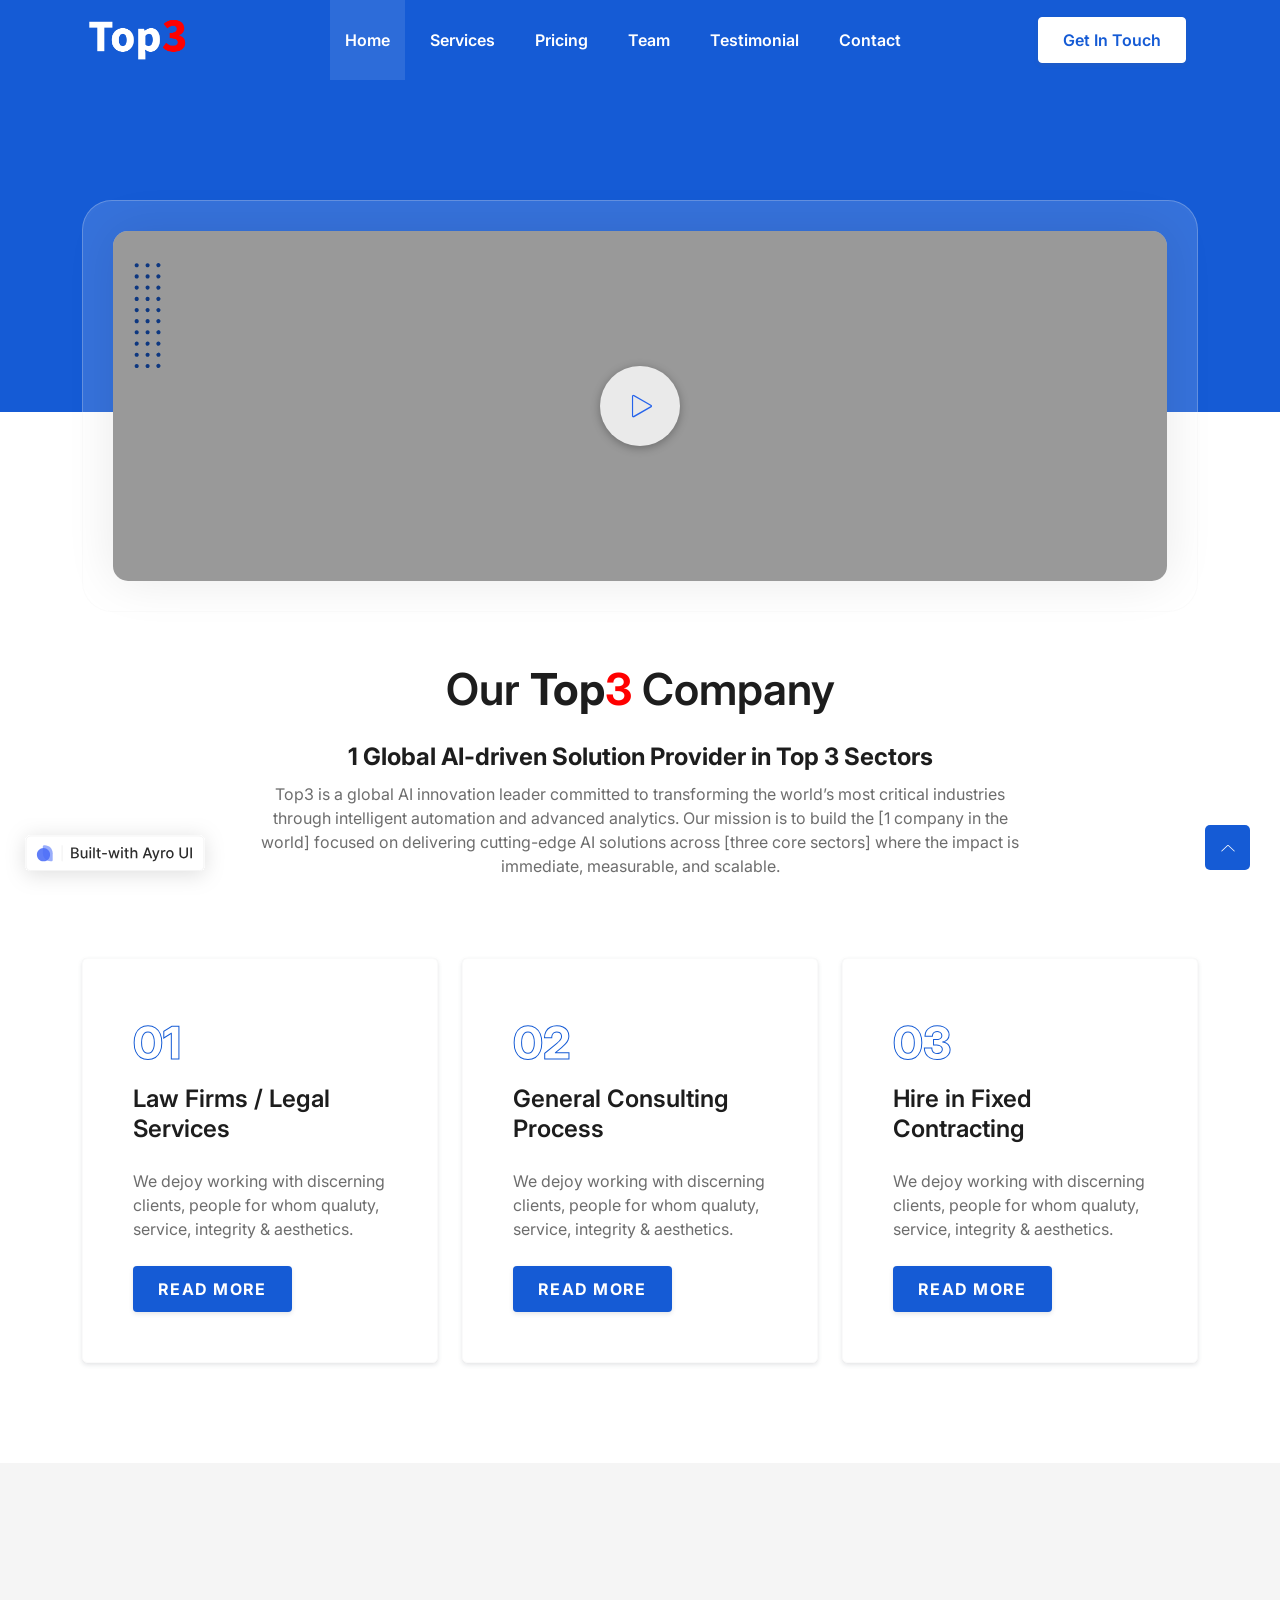
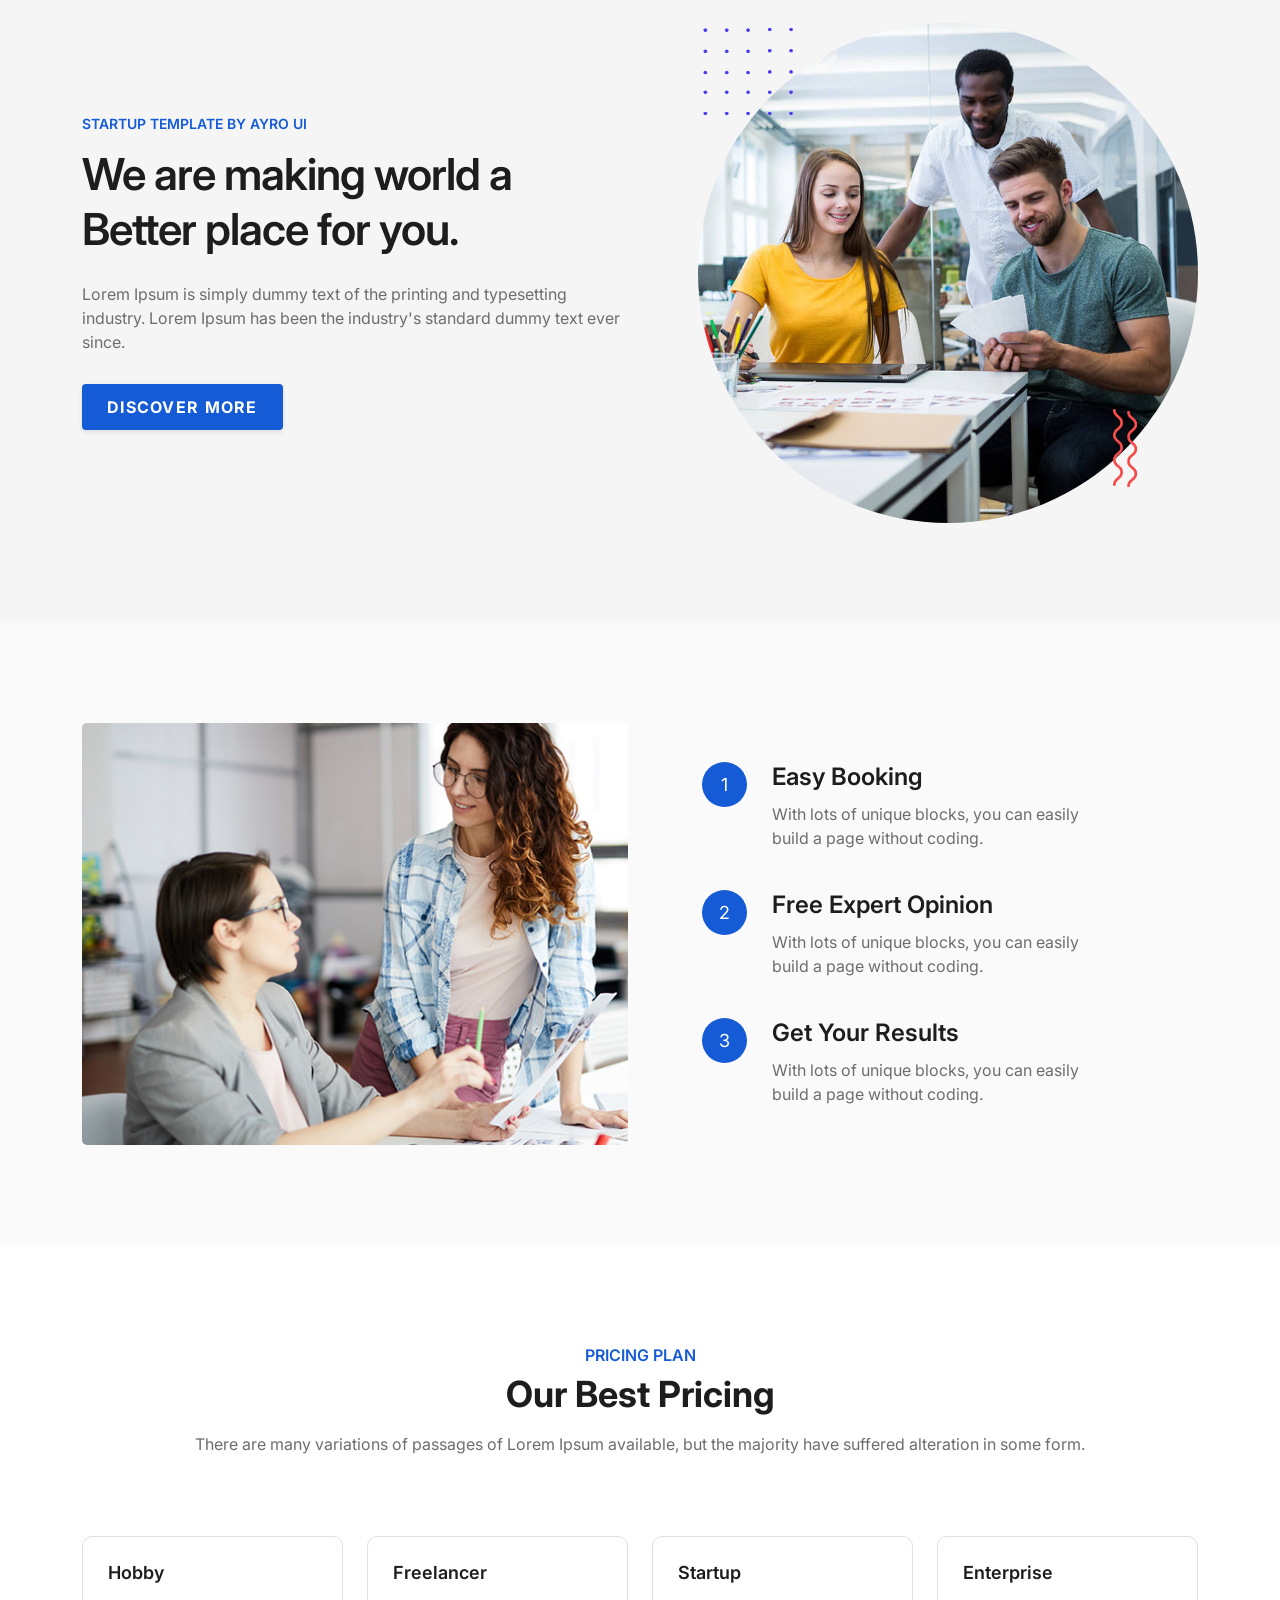
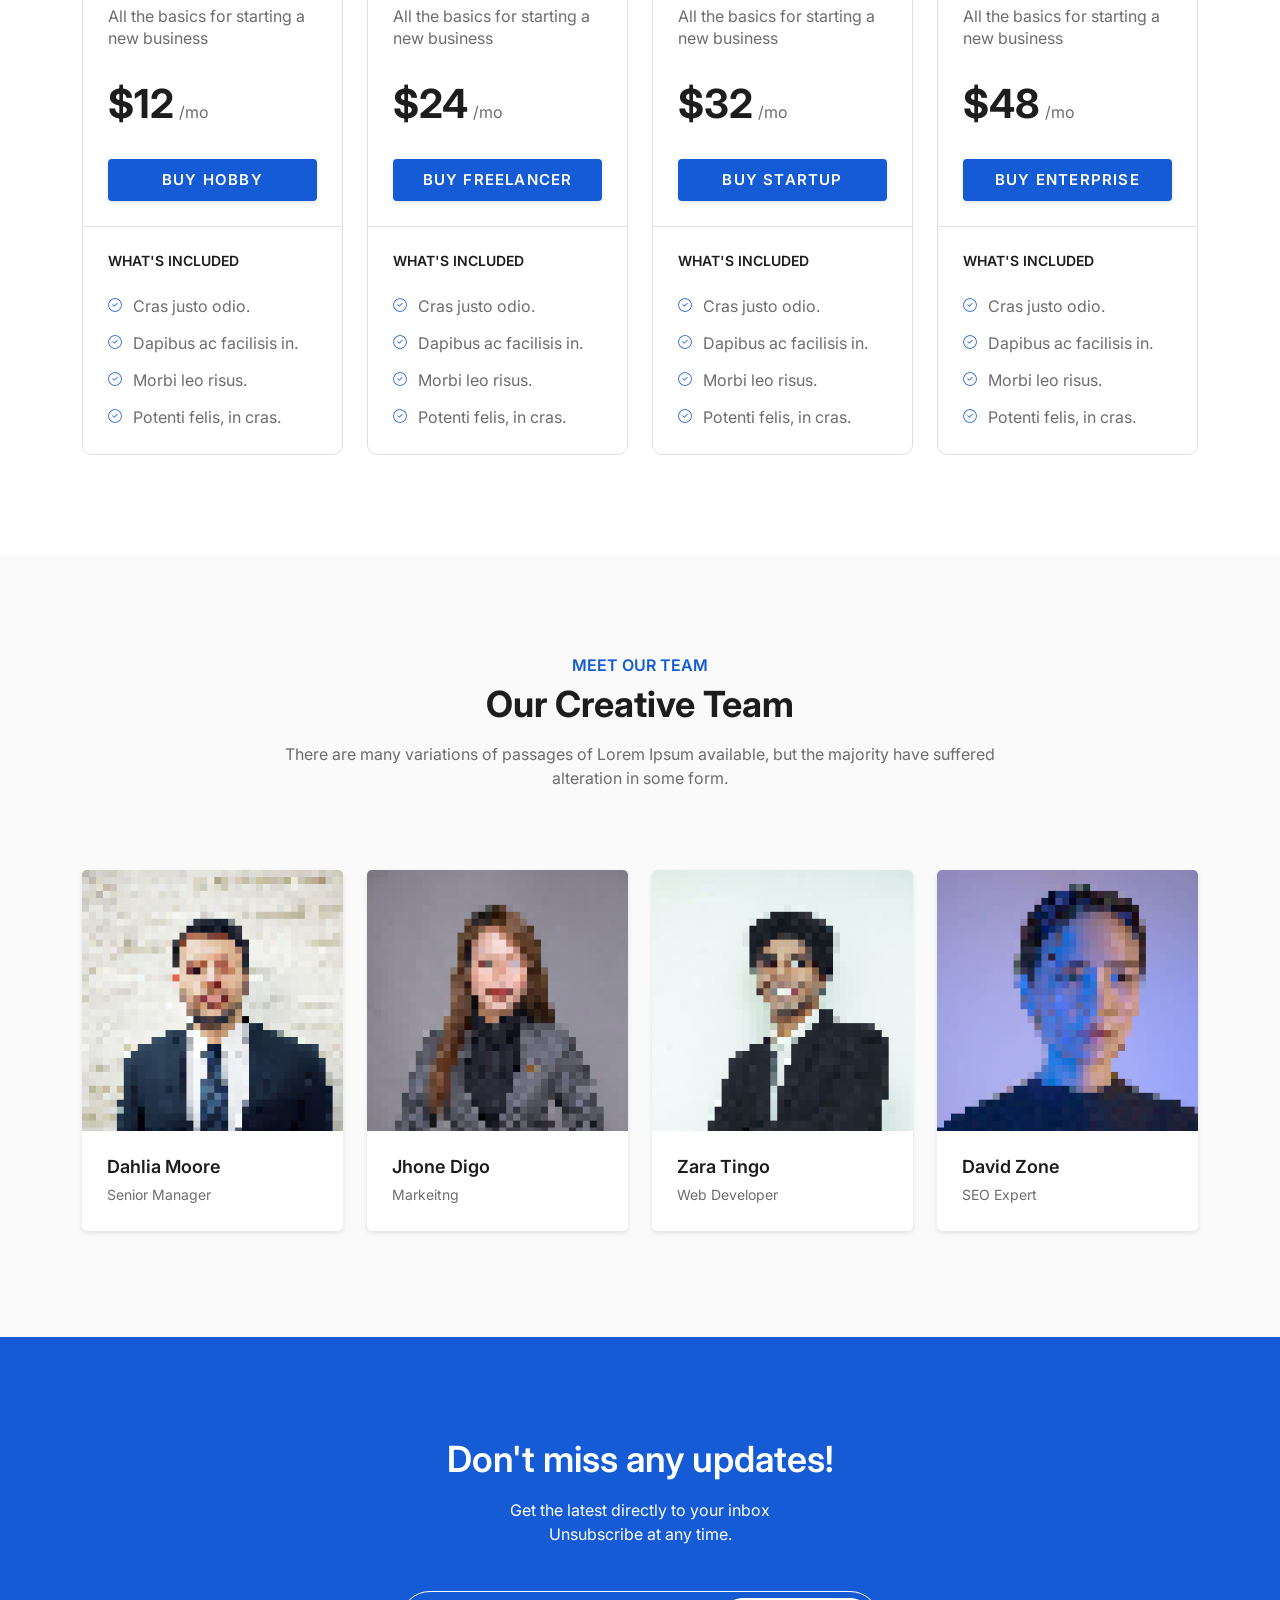
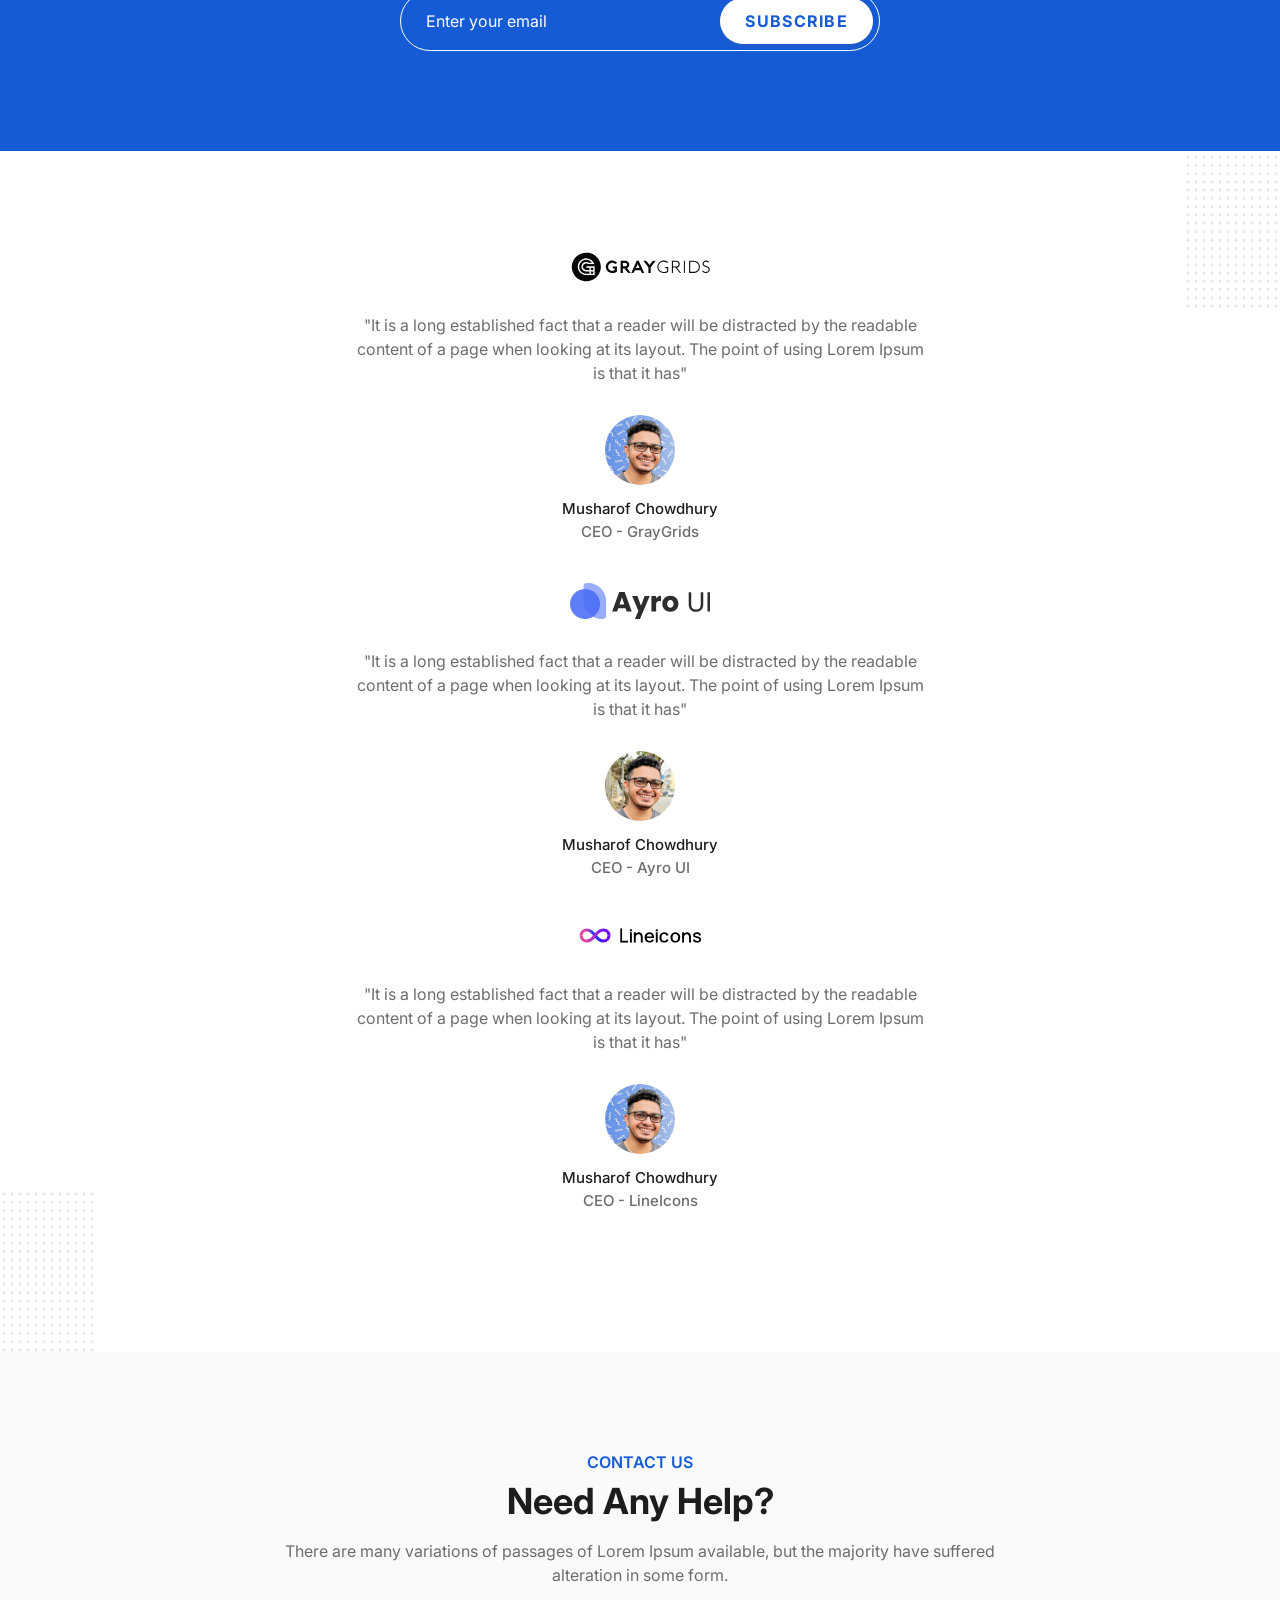
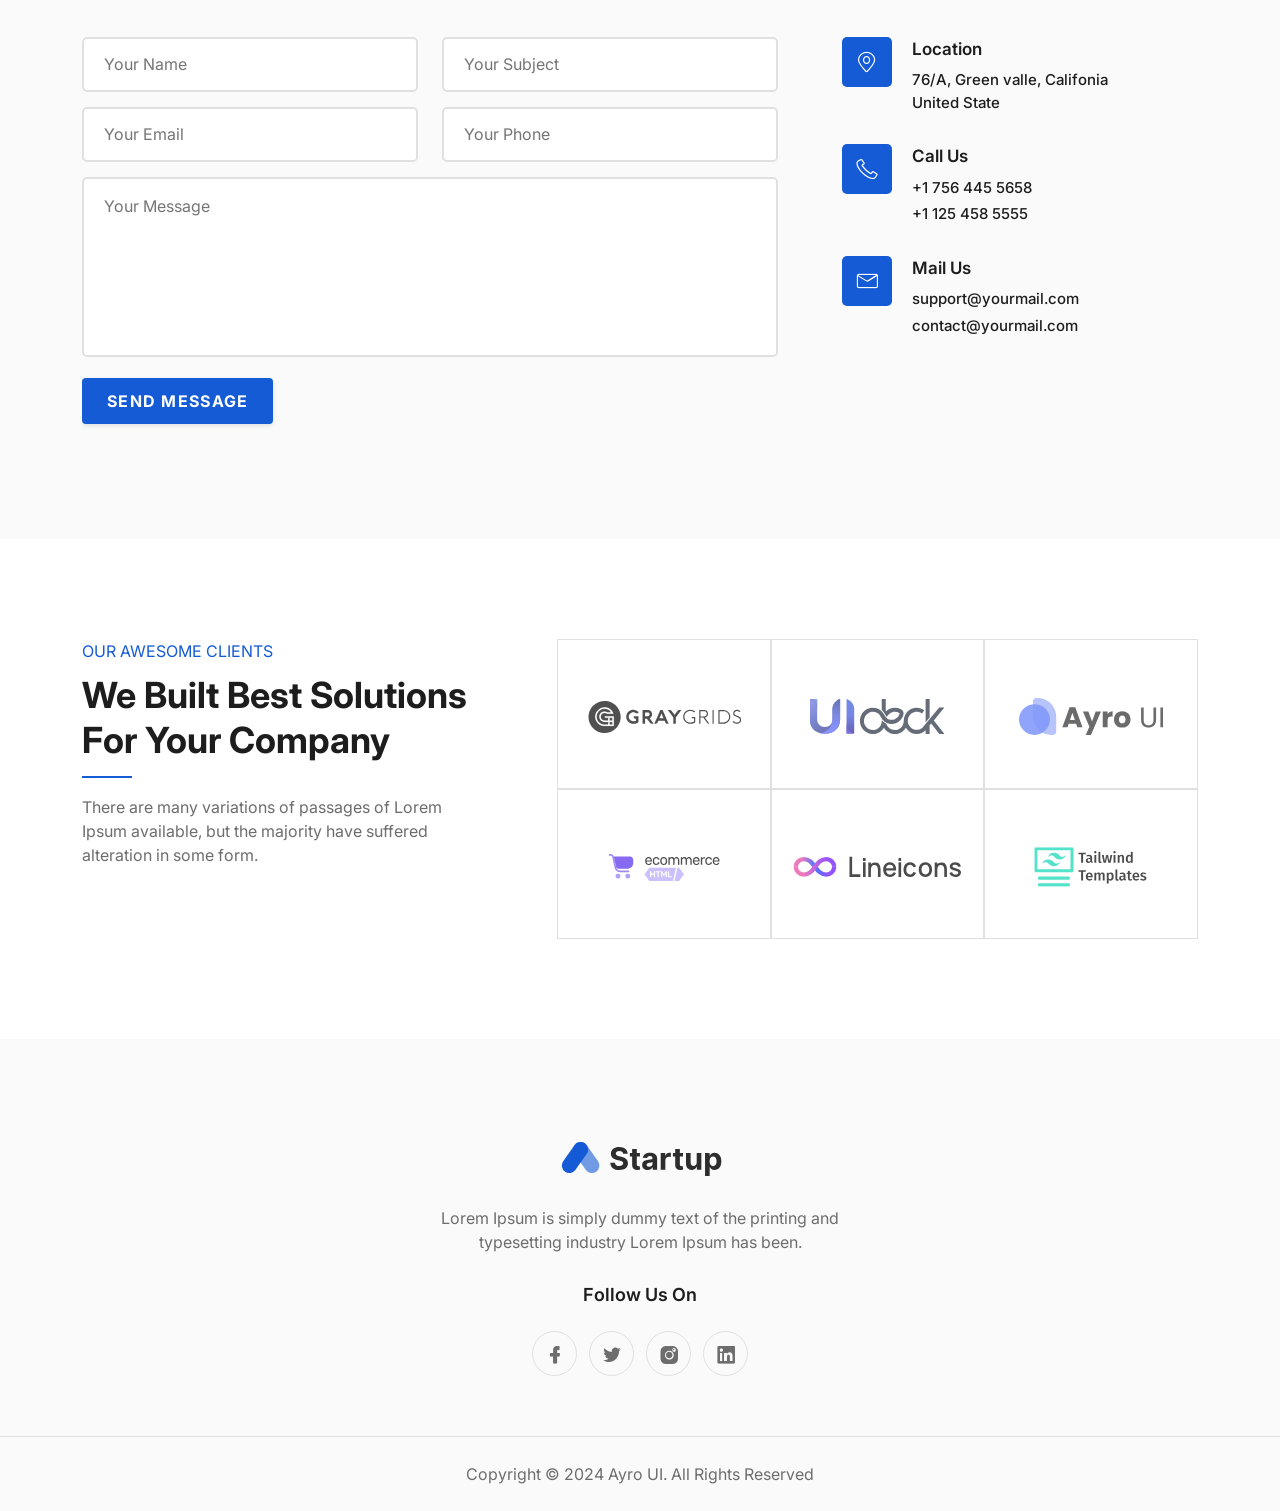
==== commit eef8cb28: "update hero section and added introducing video" ====
--- a/index.html
+++ b/index.html
@@ -97,7 +97,7 @@
       <div class="row">
         <div class="col-12">
           <div class="inner-content-head">
-            <div class="inner-content">
+            <div class="inner-content" style="padding:0px">
               <span class="shape2">
                 <svg viewBox="0 0 22 80" fill="none" xmlns="http://www.w3.org/2000/svg">
                   <path
@@ -105,24 +105,33 @@
                     fill="#155BD5"></path>
                 </svg>
               </span>
-              <span class="shape1">
+              <!-- <span class="shape1">
                 <svg viewBox="0 0 49 50" fill="none" xmlns="http://www.w3.org/2000/svg">
                   <path
                     d="M24.2001 1C11.1001 1 0.600098 11.6 0.600098 24.6C0.600098 37.6 11.2001 48.2 24.2001 48.2C37.2001 48.2 47.8001 37.6 47.8001 24.6C47.8001 11.6 37.2001 1 24.2001 1ZM24.2001 40C15.7001 40 8.8001 33.1 8.8001 24.6C8.8001 16.1 15.7001 9.2 24.2001 9.2C32.7001 9.2 39.6001 16.1 39.6001 24.6C39.6001 33.1 32.7001 40 24.2001 40Z"
                     fill="#155BD5"></path>
                 </svg>
               </span>
-              <div class="section-title">
+              <div class="section-title" style="margin-bottom:10px">
                 <span class="wow zoomIn" data-wow-delay=".2s">Create your own experience</span>
-                <h2 class="wow fadeInUp" data-wow-delay=".4s">Watch Our intro video</h2>
-                <p class="wow fadeInUp" data-wow-delay=".6s">There are many variations of passages of
-                  Lorem
-                  Ipsum available, but the majority have suffered alteration in some form.</p>
-              </div>
-              <div class="intro-video-play">
+                <h2 class="wow fadeInUp" data-wow-delay=".4s">1 global AI-driven solution provider in <span
+                    style="color:red">Three</span> top sectors</h2>
+              </div> -->
+              <!-- <div class="intro-video-play">
                 <div class="play-thumb wow zoomIn" data-wow-delay=".2s">
                   <a href=""
                     class="glightbox video"><i clas s="lni lni-play"></i></a>
+                </div>
+              </div> -->
+              <div class="video-container">
+                <video id="introVideo" class="video-player" poster="images/company-banner.jpg">
+                  <source src="movie/introducing.mp4" type="video/mp4">
+                  Your browser does not support the video tag.
+                </video>
+                <div class="play-overlay" id="playOverlay">
+                  <button class="play-button" id="playButton" aria-label="Play video">
+                    <i class="lni lni-play"></i>
+                  </button>
                 </div>
               </div>
             </div>
@@ -143,12 +152,9 @@
         <div class="row">
           <div class="col-12">
             <div class="content">
-              <h5>Our Services</h5>
-              <h2 class="fw-bold">Services We Provide</h2>
-              <p>
-                There are many variations of passages of Lorem Ipsum available,
-                but the majority have suffered alteration in some form.
-              </p>
+              <h1>Our <span style="font-weight: bold;">Top</span><span style="color:red;font-weight: bold;">3</span> Company</h1>
+              <h4 class="fw-bold" style="padding-top:25px">1 Global AI-driven Solution Provider in Top 3 Sectors</h4>
+              <p style="padding-top:10px">Top3 is a global AI innovation leader committed to transforming the world’s most critical industries through intelligent automation and advanced analytics. Our mission is to build the [1 company in the world] focused on delivering cutting-edge AI solutions across [three core sectors] where the impact is immediate, measurable, and scalable.</p>
             </div>
           </div>
         </div>
@@ -162,7 +168,7 @@
           <div class="col-lg-4 col-md-6 col-12">
             <div class="single-service">
               <span class="serial">01</span>
-              <h4>Digital Product Development</h4>
+              <h4>Law Firms / Legal Services</h4>
               <p>
                 We dejoy working with discerning clients, people for whom
                 qualuty, service, integrity & aesthetics.
@@ -987,64 +993,17 @@
 
   <!--====== js ======-->
   <script data-cfasync="false" src="js/email-decode.min.js"></script>
-  <script src="js/bootstrap.bundle.min.js" type="dc9bcaefcfd4b81584163b5b-text/javascript"></script>
-  <script src="js/glightbox.min.js" type="dc9bcaefcfd4b81584163b5b-text/javascript"></script>
-  <script src="js/main.js" type="dc9bcaefcfd4b81584163b5b-text/javascript"></script>
-  <script src="js/tiny-slider.js" type="dc9bcaefcfd4b81584163b5b-text/javascript"></script>
-
-  <script type="dc9bcaefcfd4b81584163b5b-text/javascript">
-
-    //===== close navbar-collapse when a  clicked
-    let navbarTogglerOne = document.querySelector(
-      ".navbar-one .navbar-toggler"
-    );
-    navbarTogglerOne.addEventListener("click", function () {
-      navbarTogglerOne.classList.toggle("active");
-    });
-
-    //========= glightbox
-    GLightbox({
-      'href': 'https://www.youtube.com/watch?v=r44RKWyfcFw&fbclid=IwAR21beSJORalzmzokxDRcGfkZA1AtRTE__l5N4r09HcGS5Y6vOluyouM9EM',
-      'type': 'video',
-      'source': 'youtube', //vimeo, youtube or local
-      'width': 900,
-      'autoplayVideos': true,
-    });
-
-    //========= testimonial
-    tns({
-      container: ".testimonial-slider",
-      items: 3,
-      autoplay: true,
-      autoplayButtonOutput: false,
-      mouseDrag: true,
-      gutter: 0,
-      nav: true,
-      controls: false,
-      controlsText: [
-        '<i class="lni lni-arrow-left"></i>',
-        '<i class="lni lni-arrow-right"></i>',
-      ],
-      responsive: {
-        0: {
-          items: 1,
-        },
-        540: {
-          items: 1,
-        },
-        768: {
-          items: 1,
-        },
-        992: {
-          items: 1,
-        },
-        1170: {
-          items: 1,
-        },
-      },
-    });
+  <script src="js/bootstrap.bundle.min.js" type="javascript"></script>
+  <script src="js/glightbox.min.js" type="javascript"></script>
+  <script src="js/main.js" type="javascript"></script>
+  <script src="js/tiny-slider.js" type="javascript"></script>
+
+  <script type="javascript">
+
+    
 
   </script>
+
   <script src="js/rocket-loader.min.js" data-cf-settings="dc9bcaefcfd4b81584163b5b-|49" defer=""></script>
 
 </body>
--- a/css/style.css
+++ b/css/style.css
@@ -328,7 +328,7 @@
 ==============================*/
 .section-title-three {
   text-align: center;
-  max-width: 550px;
+  max-width: 800px;
   margin: auto;
   margin-bottom: 50px;
   position: relative;
@@ -405,7 +405,7 @@
 /*===== NAVBAR ONE =====*/
 .navbar-one {
   background: var(--primary);
-  position: absolute;
+  position: fixed;
   width: 100%;
   z-index: 999;
 }
@@ -960,7 +960,7 @@
   services css 
 ===========================*/
 .services-seven {
-  padding-top: 100px;
+  padding-top: 50px;
   padding-bottom: 100px;
   position: relative;
   /* Section Title Six */
@@ -1133,7 +1133,7 @@
   background-color: var(--primary);
   position: relative;
   z-index: 9;
-  padding-top: 100px;
+  padding-top: 200px;
 }
 @media only screen and (min-width: 768px) and (max-width: 991px) {
   .video-two {
@@ -1399,7 +1399,7 @@
 }
 .pricing-fifteen .section-title-three {
   text-align: center;
-  max-width: 550px;
+  max-width: 1024px;
   margin: auto;
   margin-bottom: 50px;
   position: relative;
@@ -2297,4 +2297,66 @@
 }
 .footer-five .footer-copyright .copyright .text {
   color: var(--dark-3);
+}
+
+.video-container {
+  position: relative;
+  width: 100%;
+  margin: 0 auto;
+  border-radius: 8px;
+  overflow: hidden;
+  box-shadow: 0 4px 6px rgba(0, 0, 0, 0.1);
+}
+
+.video-player {
+  width: 100%;
+  height: 350px;
+  display: block;
+}
+
+.play-overlay {
+  position: absolute;
+  top: 0;
+  left: 0;
+  right: 0;
+  bottom: 0;
+  background: rgba(0, 0, 0, 0.4);
+  display: flex;
+  align-items: center;
+  justify-content: center;
+  transition: background-color 0.3s ease;
+}
+
+.play-overlay:hover {
+  background: rgba(0, 0, 0, 0.6);
+}
+
+.play-button {
+  width: 80px;
+  height: 80px;
+  background: rgba(255, 255, 255, 0.8);
+  border: none;
+  border-radius: 50%;
+  display: flex;
+  align-items: center;
+  justify-content: center;
+  cursor: pointer;
+  transition: transform 0.2s ease, background-color 0.2s ease;
+  box-shadow: 0 2px 10px rgba(0, 0, 0, 0.3);
+}
+
+.play-button:hover {
+  transform: scale(1.1);
+  background: rgba(255, 255, 255, 0.9);
+}
+
+.play-button i {
+  font-size: 24px;
+  color: #2563eb; /* Blue color */
+  margin-left: 4px; /* Slight offset for play icon */
+}
+
+/* Hide overlay when video is playing */
+.play-overlay.hidden {
+  display: none;
 }
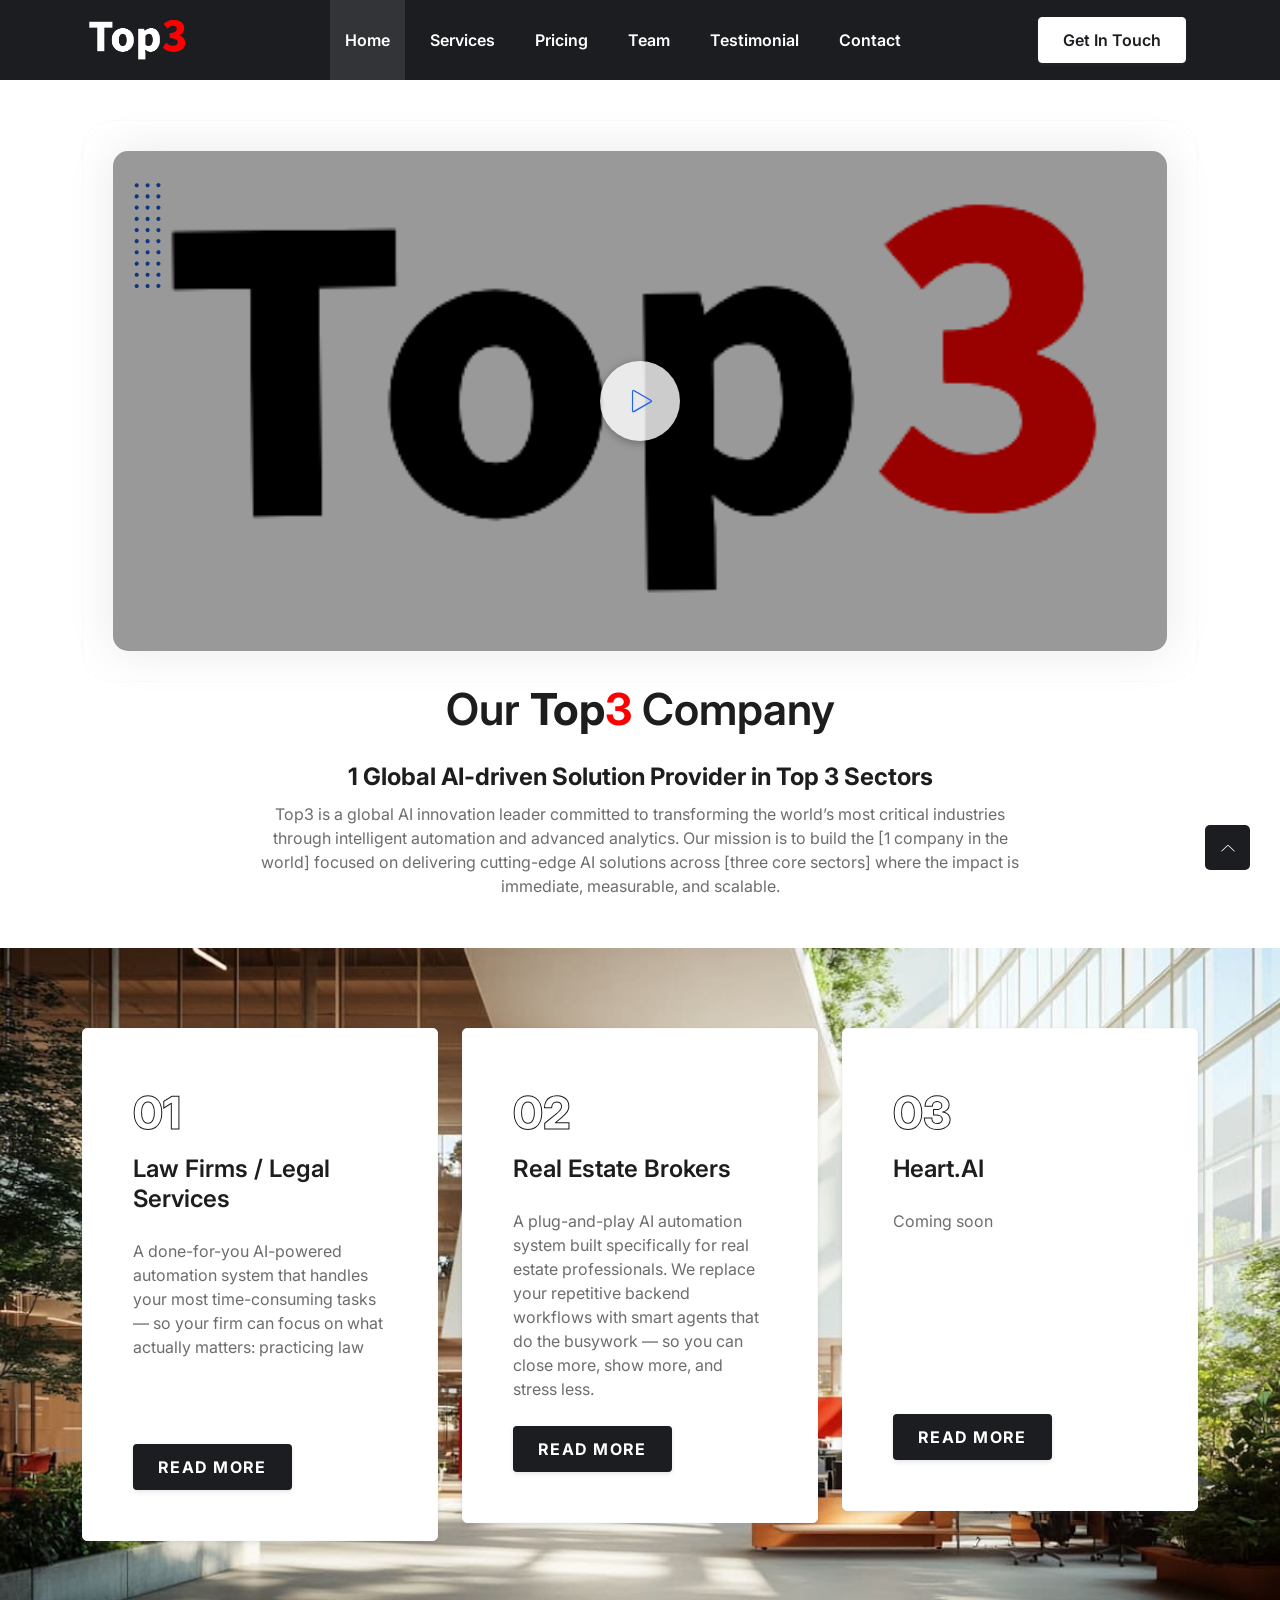
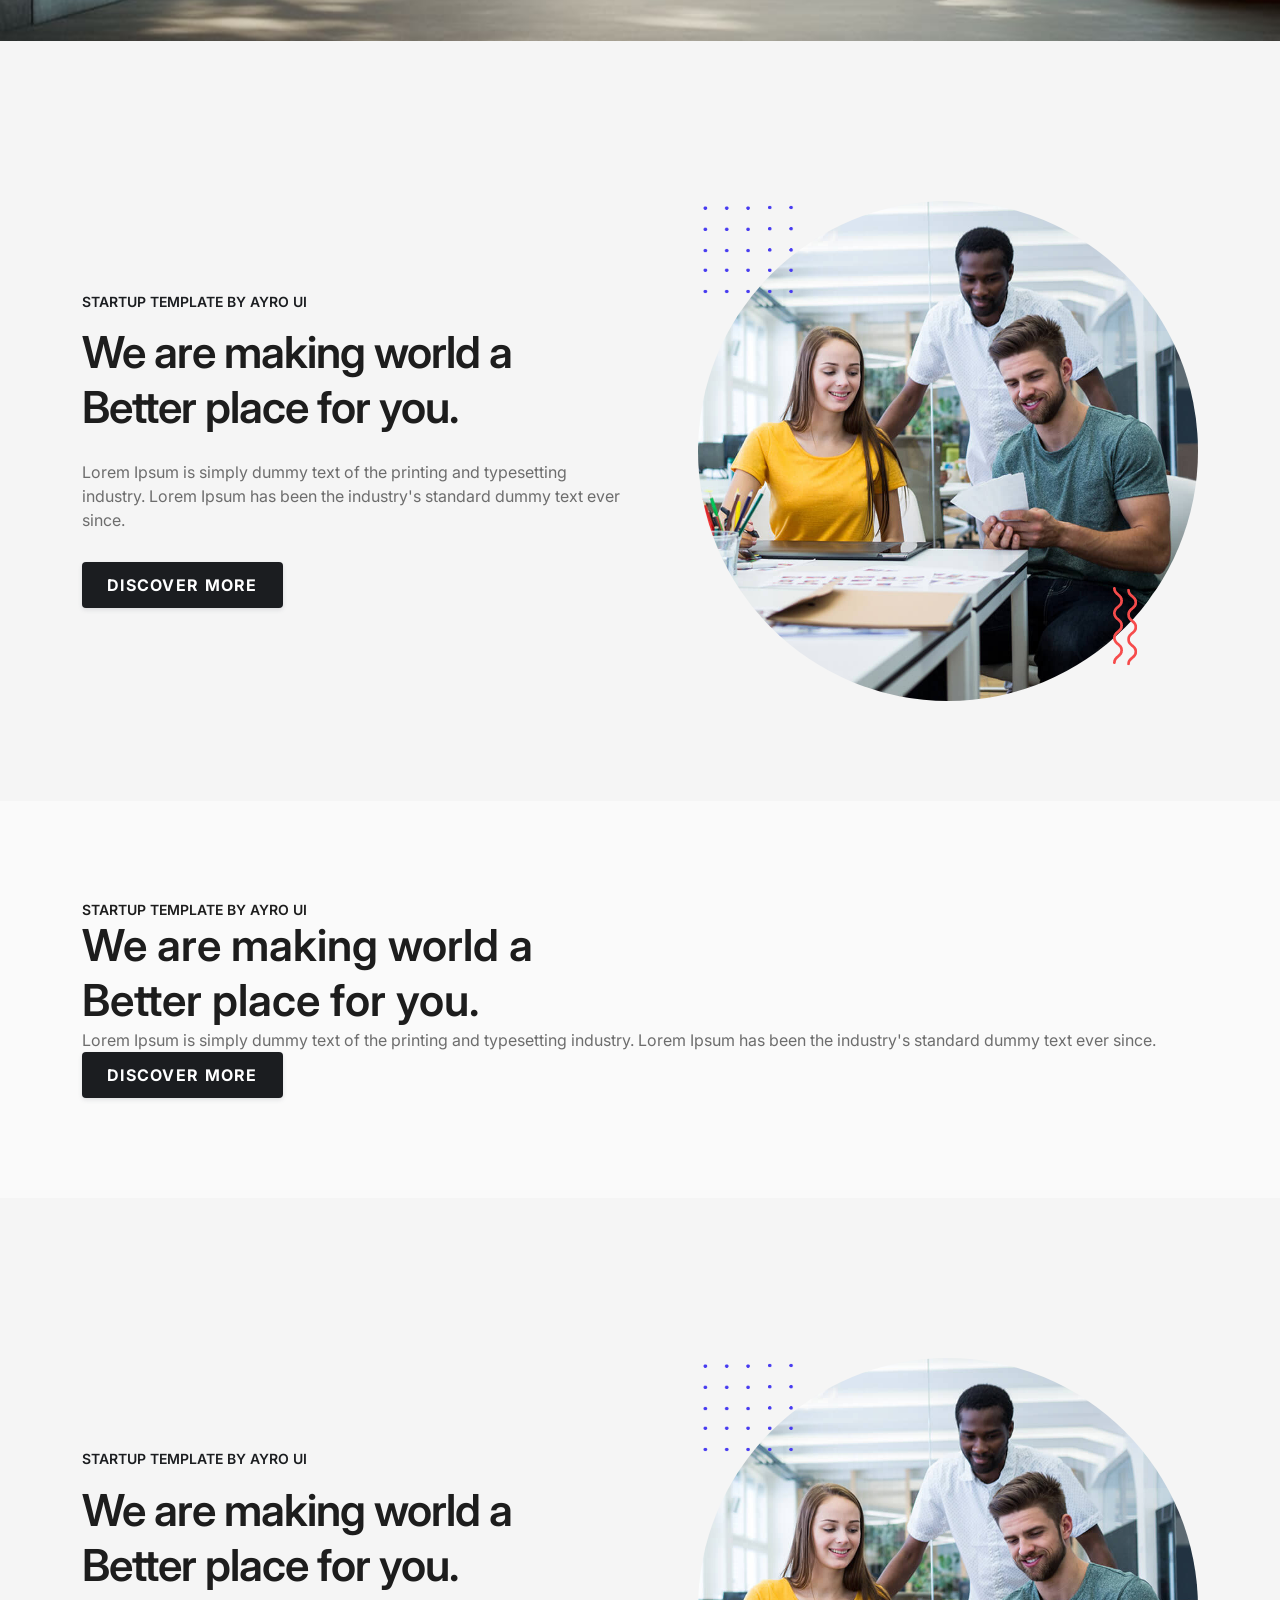
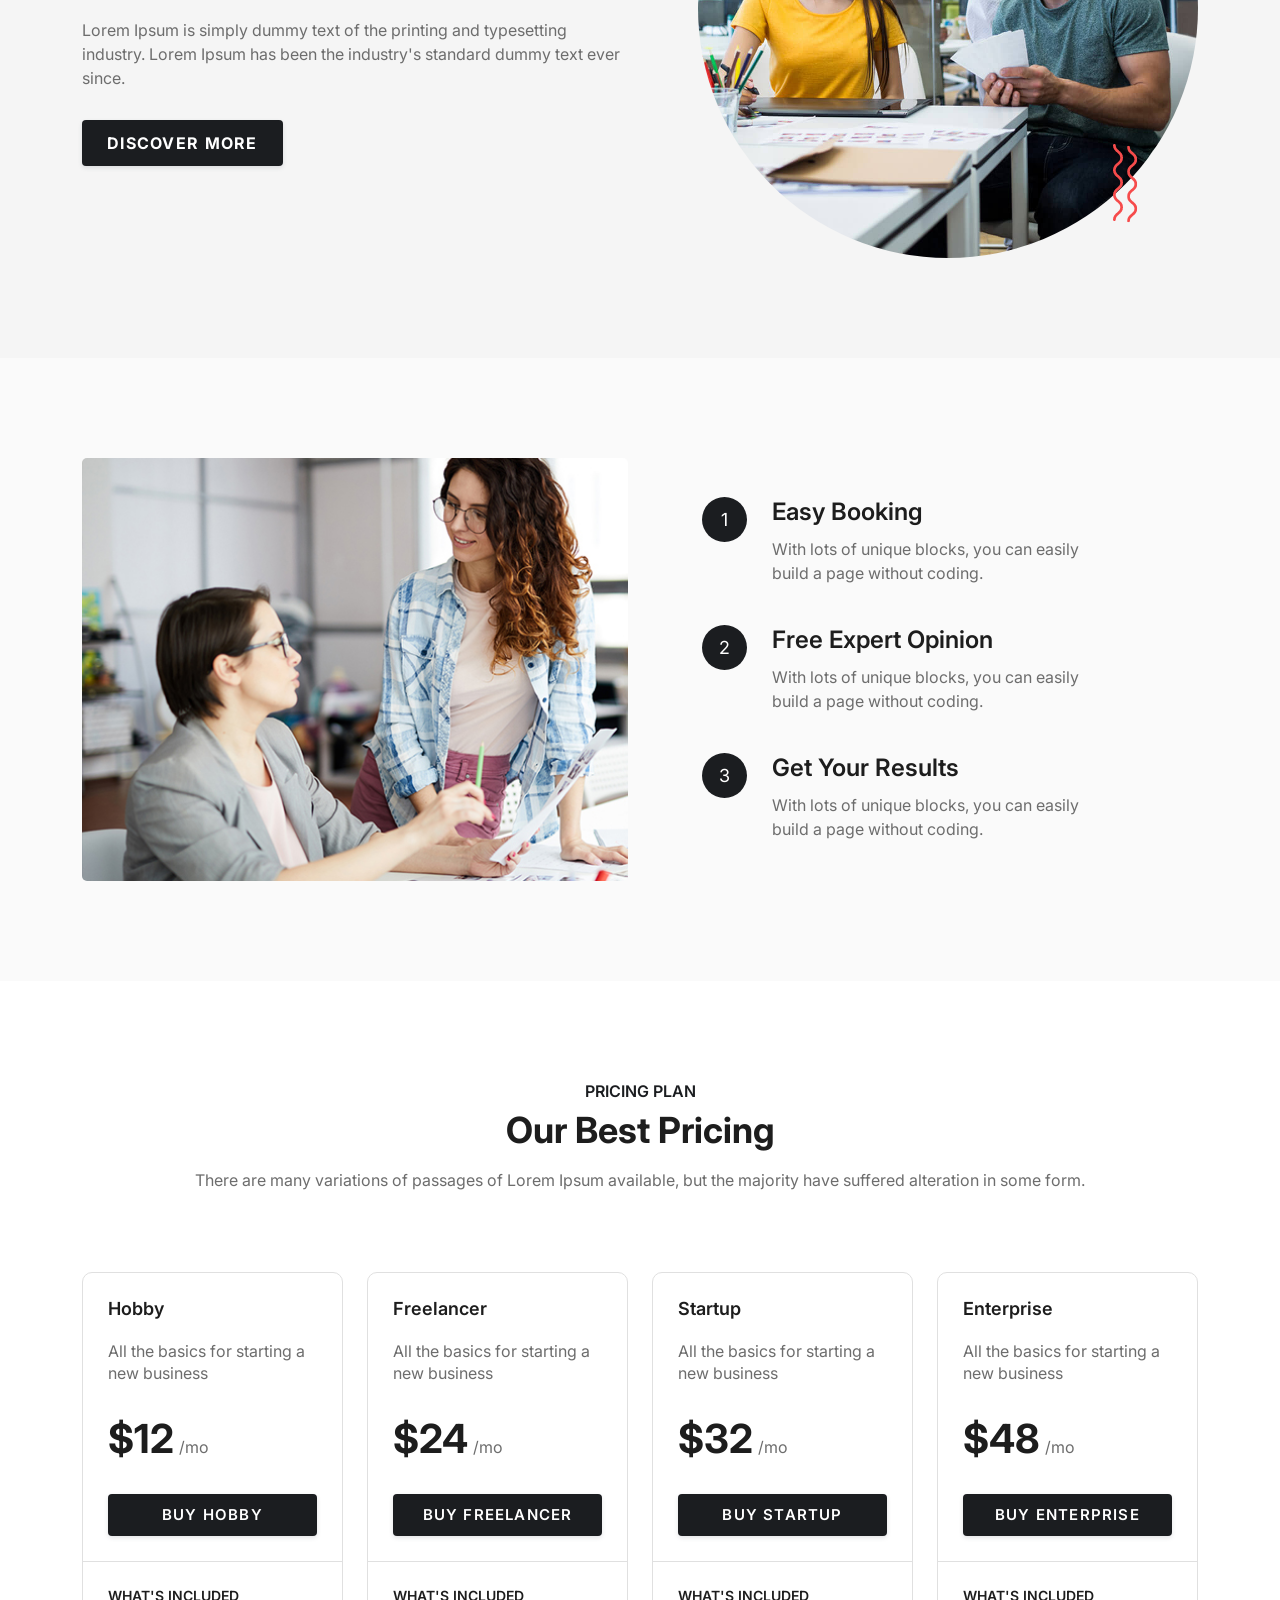
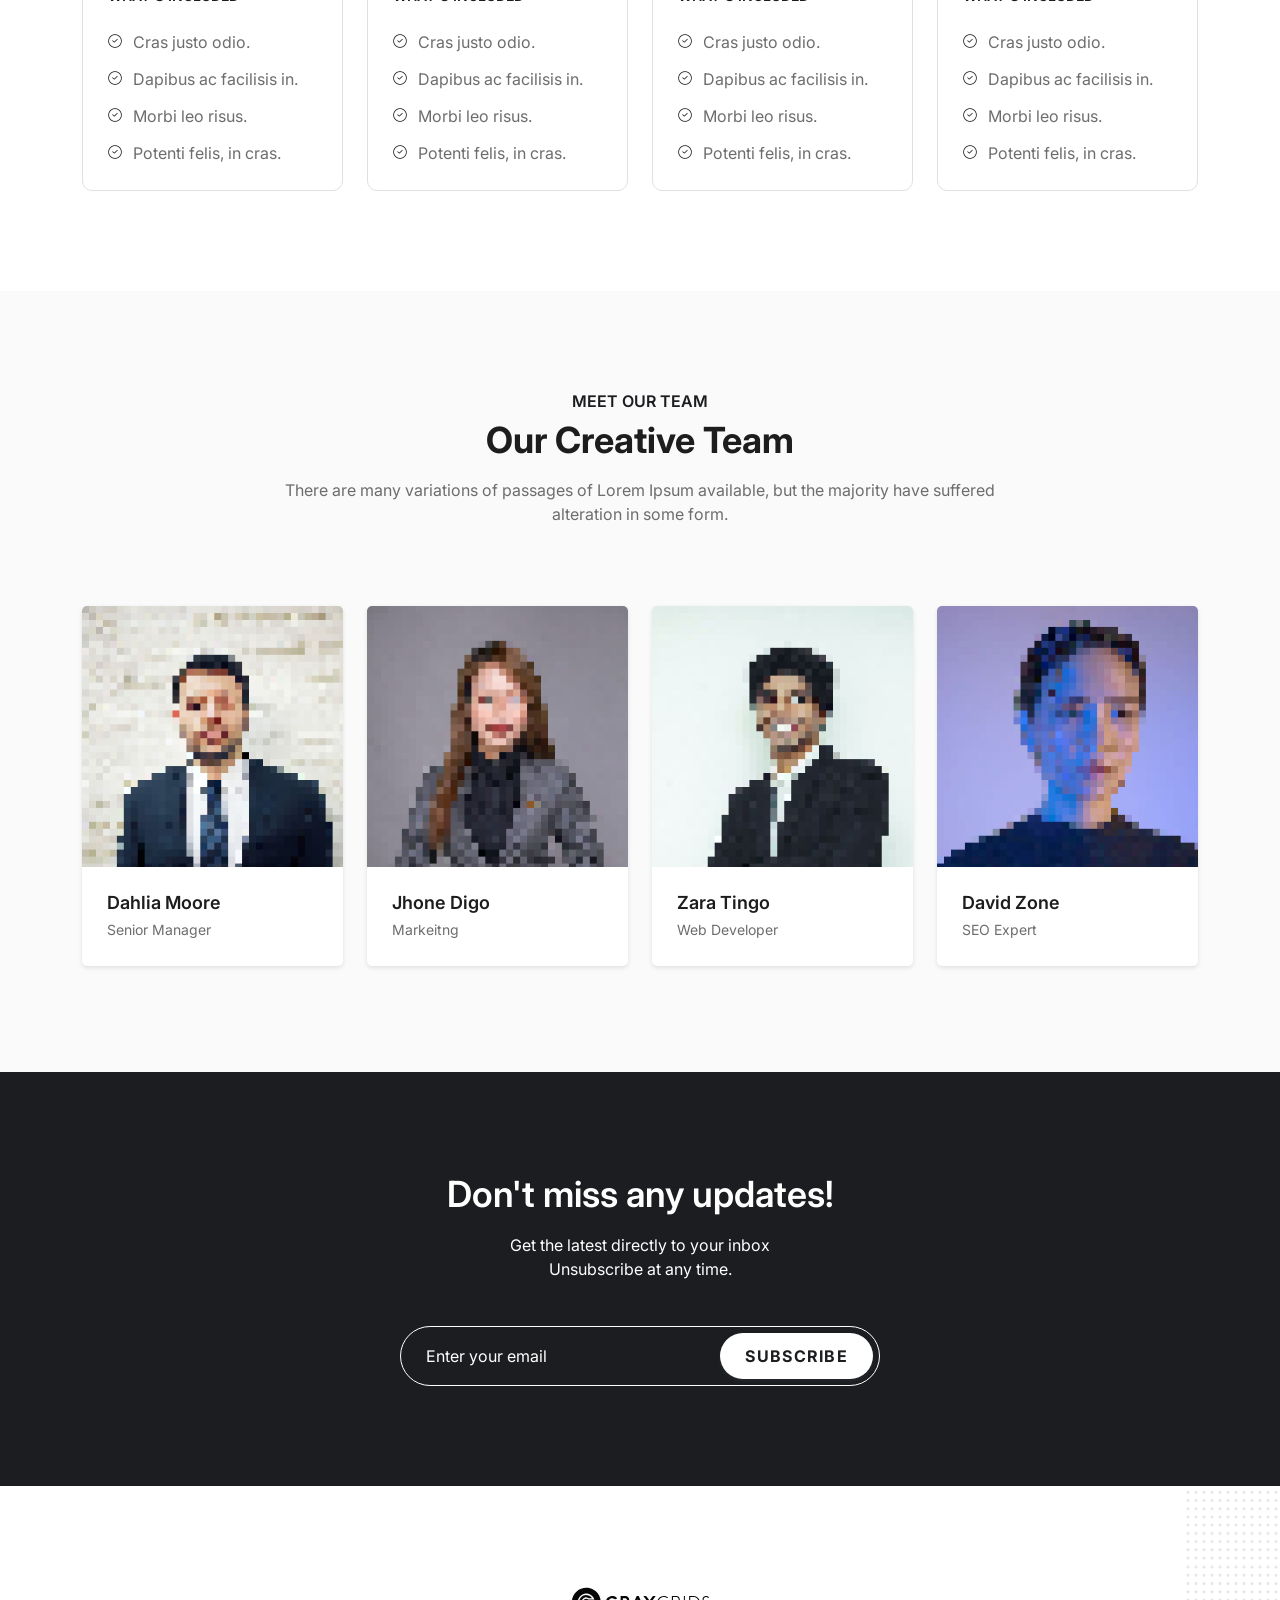
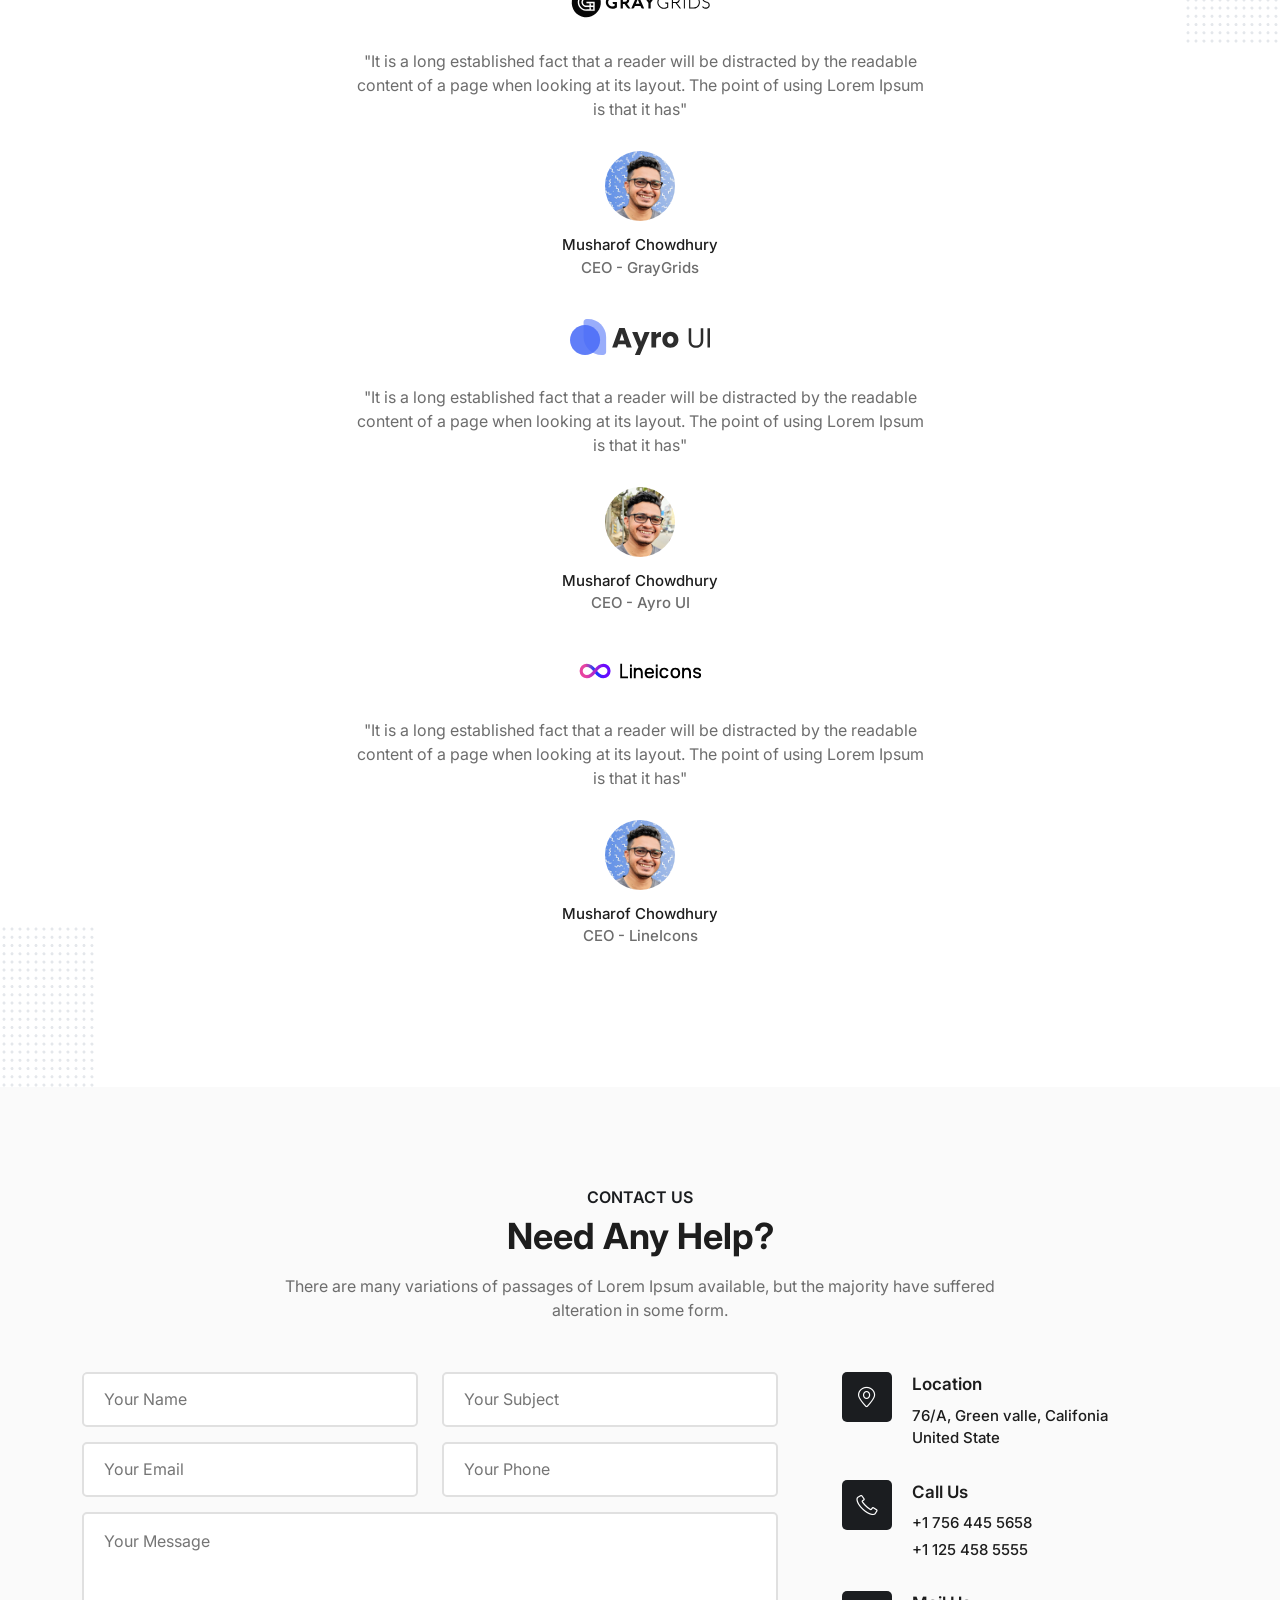
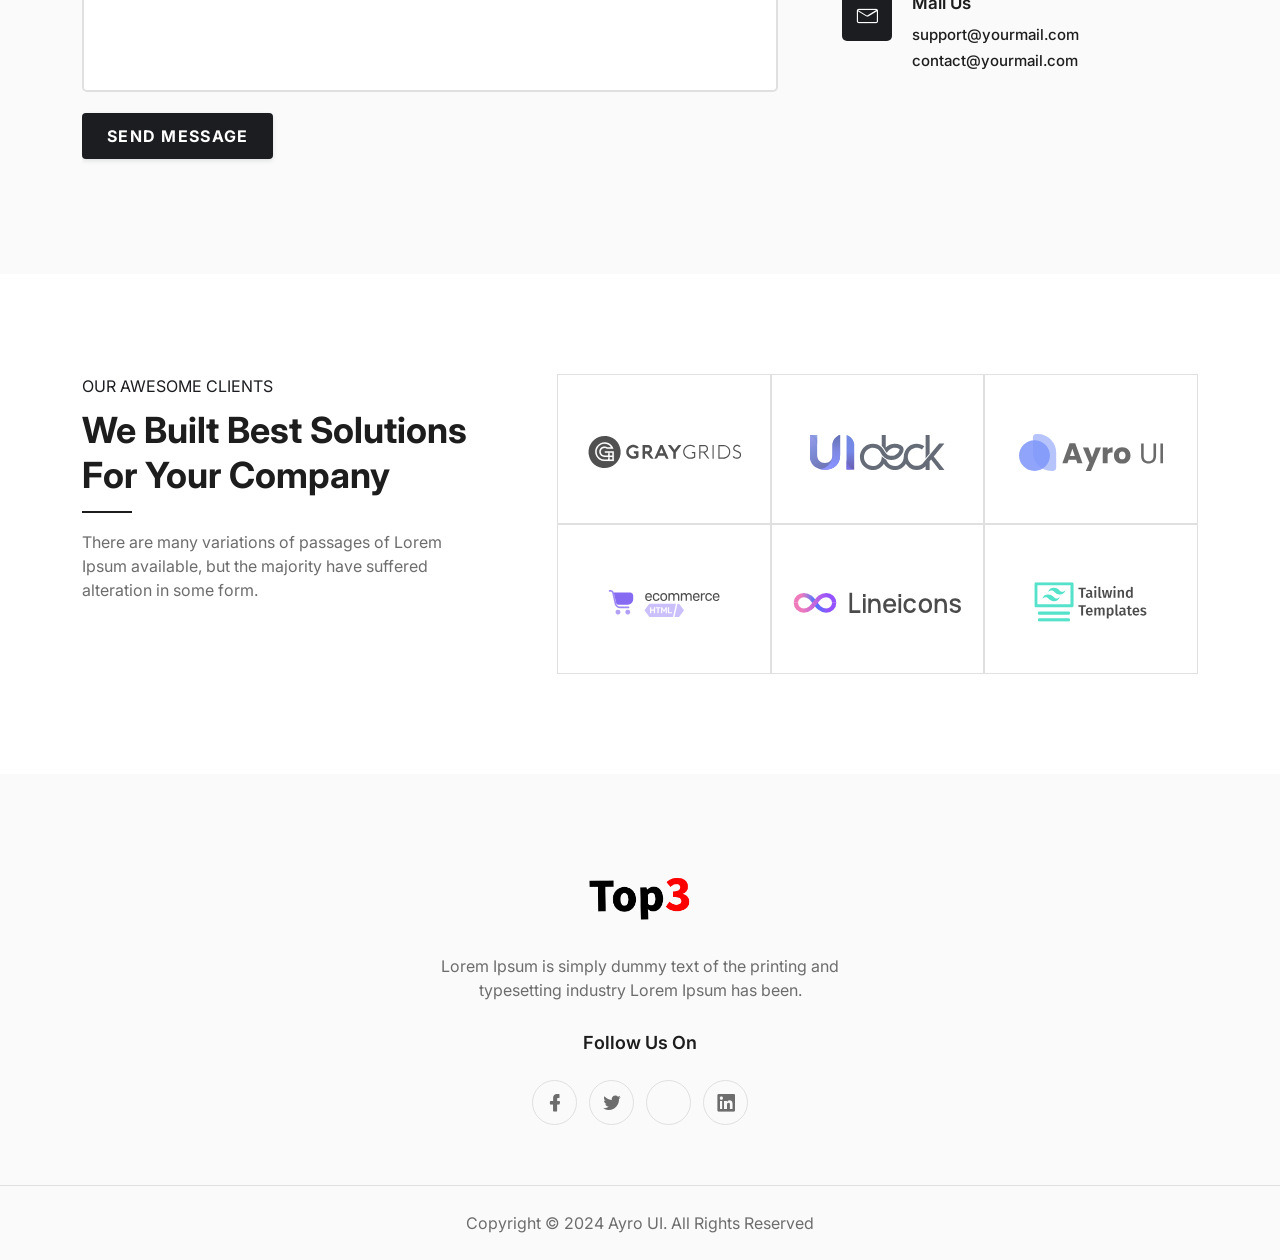
==== commit 68b143f7: "update hero section" ====
--- a/index.html
+++ b/index.html
@@ -105,27 +105,10 @@
                     fill="#155BD5"></path>
                 </svg>
               </span>
-              <!-- <span class="shape1">
-                <svg viewBox="0 0 49 50" fill="none" xmlns="http://www.w3.org/2000/svg">
-                  <path
-                    d="M24.2001 1C11.1001 1 0.600098 11.6 0.600098 24.6C0.600098 37.6 11.2001 48.2 24.2001 48.2C37.2001 48.2 47.8001 37.6 47.8001 24.6C47.8001 11.6 37.2001 1 24.2001 1ZM24.2001 40C15.7001 40 8.8001 33.1 8.8001 24.6C8.8001 16.1 15.7001 9.2 24.2001 9.2C32.7001 9.2 39.6001 16.1 39.6001 24.6C39.6001 33.1 32.7001 40 24.2001 40Z"
-                    fill="#155BD5"></path>
-                </svg>
-              </span>
-              <div class="section-title" style="margin-bottom:10px">
-                <span class="wow zoomIn" data-wow-delay=".2s">Create your own experience</span>
-                <h2 class="wow fadeInUp" data-wow-delay=".4s">1 global AI-driven solution provider in <span
-                    style="color:red">Three</span> top sectors</h2>
-              </div> -->
-              <!-- <div class="intro-video-play">
-                <div class="play-thumb wow zoomIn" data-wow-delay=".2s">
-                  <a href=""
-                    class="glightbox video"><i clas s="lni lni-play"></i></a>
-                </div>
-              </div> -->
+
               <div class="video-container">
-                <video id="introVideo" class="video-player" poster="images/company-banner.jpg">
-                  <source src="movie/introducing.mp4" type="video/mp4">
+                <video id="introVideo" class="video-player" poster="images/black_logo.png">
+                  <source src="movie/introducing.mp4" type="video/mp4" autoplay="true">
                   Your browser does not support the video tag.
                 </video>
                 <div class="play-overlay" id="playOverlay">
@@ -139,28 +122,33 @@
         </div>
       </div>
     </div>
-  </section>
-
-  <!--====== VIDEO TWO PART ENDS ======-->
-
-
-  <!-- Start Services Area -->
-  <section id="services" class="services-area services-seven">
-    <!--======  Start Section Title Three ======-->
     <div class="section-title-three">
       <div class="container">
         <div class="row">
           <div class="col-12">
             <div class="content">
-              <h1>Our <span style="font-weight: bold;">Top</span><span style="color:red;font-weight: bold;">3</span> Company</h1>
+              <h1>Our <span style="font-weight: bold;">Top</span><span style="color:red;font-weight: bold;">3</span>
+                Company</h1>
               <h4 class="fw-bold" style="padding-top:25px">1 Global AI-driven Solution Provider in Top 3 Sectors</h4>
-              <p style="padding-top:10px">Top3 is a global AI innovation leader committed to transforming the world’s most critical industries through intelligent automation and advanced analytics. Our mission is to build the [1 company in the world] focused on delivering cutting-edge AI solutions across [three core sectors] where the impact is immediate, measurable, and scalable.</p>
+              <p style="padding-top:10px">Top3 is a global AI innovation leader committed to transforming the world’s
+                most critical industries through intelligent automation and advanced analytics. Our mission is to build
+                the [1 company in the world] focused on delivering cutting-edge AI solutions across [three core sectors]
+                where the impact is immediate, measurable, and scalable.</p>
             </div>
           </div>
         </div>
       </div>
       <!-- container -->
     </div>
+  </section>
+
+  <!--====== VIDEO TWO PART ENDS ======-->
+
+
+  <!-- Start Services Area -->
+  <section id="services" class="services-area services-seven">
+    <!--======  Start Section Title Three ======-->
+
     <!--====== End Section Title Three ======-->
     <div class="container">
       <div class="single-head">
@@ -170,8 +158,8 @@
               <span class="serial">01</span>
               <h4>Law Firms / Legal Services</h4>
               <p>
-                We dejoy working with discerning clients, people for whom
-                qualuty, service, integrity & aesthetics.
+                A done-for-you AI-powered automation system that handles your most time-consuming tasks — so your firm
+                can focus on what actually matters: practicing law
               </p>
               <div class="light-rounded-buttons">
                 <a href="javascript:void(0)" class="btn primary-btn"> Read More </a>
@@ -181,10 +169,11 @@
           <div class="col-lg-4 col-md-6 col-12">
             <div class="single-service">
               <span class="serial">02</span>
-              <h4>General Consulting Process</h4>
+              <h4>Real Estate Brokers</h4>
               <p>
-                We dejoy working with discerning clients, people for whom
-                qualuty, service, integrity & aesthetics.
+                A plug-and-play AI automation system built specifically for real estate professionals. We replace your
+                repetitive backend workflows with smart agents that do the busywork — so you can close more, show more,
+                and stress less.
               </p>
               <div class="light-rounded-buttons">
                 <a href="javascript:void(0)" class="btn primary-btn"> Read More </a>
@@ -194,10 +183,9 @@
           <div class="col-lg-4 col-md-6 col-12">
             <div class="single-service">
               <span class="serial">03</span>
-              <h4>Hire in Fixed Contracting</h4>
+              <h4>Heart.AI</h4>
               <p>
-                We dejoy working with discerning clients, people for whom
-                qualuty, service, integrity & aesthetics.
+                Coming soon
               </p>
               <div class="light-rounded-buttons">
                 <a href="javascript:void(0)" class="btn primary-btn"> Read More </a>
@@ -210,6 +198,84 @@
   </section>
   <!-- End Services Area -->
 
+  <!-- Start header Area -->
+  <section id="hero-area" class="header-area header-ten">
+    <div class="verticle-lines">
+      <div class="vlines one"></div>
+      <div class="vlines two"></div>
+      <div class="vlines three"></div>
+      <div class="vlines four"></div>
+    </div>
+    <!-- Single Slider -->
+    <div class="header-inner">
+      <div class="container">
+        <div class="row align-items-center">
+          <div class="col-lg-6 co-12">
+            <div class="home-slider">
+              <div class="header-text">
+                <h6>STARTUP TEMPLATE BY AYRO UI</h6>
+                <h1>
+                  We are making world a<br>
+                  Better place for you.
+                </h1>
+                <p>
+                  Lorem Ipsum is simply dummy text of the printing and
+                  typesetting industry. Lorem Ipsum has been the industry's
+                  standard dummy text ever since.
+                </p>
+                <div class="light-rounded-buttons">
+                  <a href="javascript:void(0)" class="btn primary-btn"> Discover More </a>
+                </div>
+              </div>
+            </div>
+          </div>
+          <div class="col-lg-6 col-12">
+            <div class="header-image">
+              <img class="shape3" src="images/shape3.png" alt="#">
+            </div>
+          </div>
+        </div>
+      </div>
+    </div>
+    <!--/ End Single Slider -->
+  </section>
+  <!--/ End header Area -->
+  <!-- Start header Area -->
+  <section id="hero-area" class="header-area about-three">
+    <div class="verticle-lines">
+      <div class="vlines one"></div>
+      <div class="vlines two"></div>
+      <div class="vlines three"></div>
+      <div class="vlines four"></div>
+    </div>
+    <!-- Single Slider -->
+    <div class="header-inner">
+      <div class="container">
+        <div class="row align-items-center">
+
+          <div class="home-slider">
+            <div class="header-text">
+              <h6>STARTUP TEMPLATE BY AYRO UI</h6>
+              <h1>
+                We are making world a<br>
+                Better place for you.
+              </h1>
+              <p>
+                Lorem Ipsum is simply dummy text of the printing and
+                typesetting industry. Lorem Ipsum has been the industry's
+                standard dummy text ever since.
+              </p>
+              <div class="light-rounded-buttons">
+                <a href="javascript:void(0)" class="btn primary-btn"> Discover More </a>
+              </div>
+            </div>
+          </div>
+        </div>
+      </div>
+    </div>
+    <!--/ End Single Slider -->
+  </section>
+  <!--/ End header Area -->
   <!-- Start header Area -->
   <section id="hero-area" class="header-area header-ten">
     <div class="verticle-lines">
@@ -936,7 +1002,7 @@
           <div class="footer-top-content">
             <div class="footer-logo text-center">
               <a href="index.html">
-                <img src="images/logo.svg" alt="Logo">
+                <img src="images/black_logo.png" alt="Logo" style="height:50px">
               </a>
             </div>
             <!-- footer logo -->
@@ -951,7 +1017,7 @@
                 <a href="javascript:void(0)"> <i class="lni lni-twitter-original"></i> </a>
               </li>
               <li>
-                <a href="javascript:void(0)"> <i class="lni lni-instagram-filled"></i> </a>
+                <a href="javascript:void(0)"> <i class="lni lni-discord-filled"></i> </a>
               </li>
               <li>
                 <a href="javascript:void(0)"><i class="lni lni-linkedin-original"></i></a>
@@ -978,13 +1044,6 @@
     </div>
   </section>
 
-  <!--====== FOOTER FIVE PART ENDS ======-->
-
-  <div class="made-in-ayroui mt-4">
-    <a href="https://ayroui.com" target="_blank" rel="nofollow">
-      <img style="width:220px" src="images/ayroui_1.svg">
-    </a>
-  </div>
 
 
   <a href="#" class="scroll-top btn-hover">
@@ -997,11 +1056,35 @@
   <script src="js/glightbox.min.js" type="javascript"></script>
   <script src="js/main.js" type="javascript"></script>
   <script src="js/tiny-slider.js" type="javascript"></script>
-
-  <script type="javascript">
-
-    
-
+  <script>
+    document.addEventListener('DOMContentLoaded', function () {
+      const video = document.getElementById('introVideo');
+      const playOverlay = document.getElementById('playOverlay');
+      const playButton = document.getElementById('playButton');
+
+      // Play video when play button is clicked
+      playButton.addEventListener('click', function () {
+        video.play();
+        console.log();
+
+        playOverlay.classList.add('hidden');
+      });
+
+      // Show play overlay when video is paused
+      video.addEventListener('pause', function () {
+        playOverlay.classList.remove('hidden');
+      });
+
+      // Hide play overlay when video starts playing
+      video.addEventListener('play', function () {
+        playOverlay.classList.add('hidden');
+      });
+
+      // Show play overlay when video ends
+      video.addEventListener('ended', function () {
+        playOverlay.classList.remove('hidden');
+      });
+    });
   </script>
 
   <script src="js/rocket-loader.min.js" data-cf-settings="dc9bcaefcfd4b81584163b5b-|49" defer=""></script>
--- a/css/style.css
+++ b/css/style.css
@@ -4,7 +4,7 @@
 ===========================*/
 :root {
   --font-family: "Inter", sans-serif;
-  --primary: #155bd5;
+  --primary: #1b1d20;
   --primary-dark: #1c3ab6;
   --primary-light: #e2f1ff;
   --accent: #00d4d7;
@@ -963,6 +963,8 @@
   padding-top: 50px;
   padding-bottom: 100px;
   position: relative;
+  background-image: url('../images/company.jpg');
+  background-size: 100%;
   /* Section Title Six */
 }
 @media only screen and (min-width: 768px) and (max-width: 991px) {
@@ -990,6 +992,9 @@
   -ms-transition: all 0.3s ease-out 0s;
   -o-transition: all 0.3s ease-out 0s;
   transition: all 0.3s ease-out 0s;
+}
+.single-service p{
+  min-height:180px;
 }
 @media only screen and (min-width: 768px) and (max-width: 991px) {
   .services-seven .single-service {
@@ -1130,10 +1135,9 @@
 
 /*===== VIDEO TWO =====*/
 .video-two {
-  background-color: var(--primary);
   position: relative;
   z-index: 9;
-  padding-top: 200px;
+  padding-top: 120px;
 }
 @media only screen and (min-width: 768px) and (max-width: 991px) {
   .video-two {
@@ -2310,7 +2314,7 @@
 
 .video-player {
   width: 100%;
-  height: 350px;
+  height: 500px;
   display: block;
 }
 
